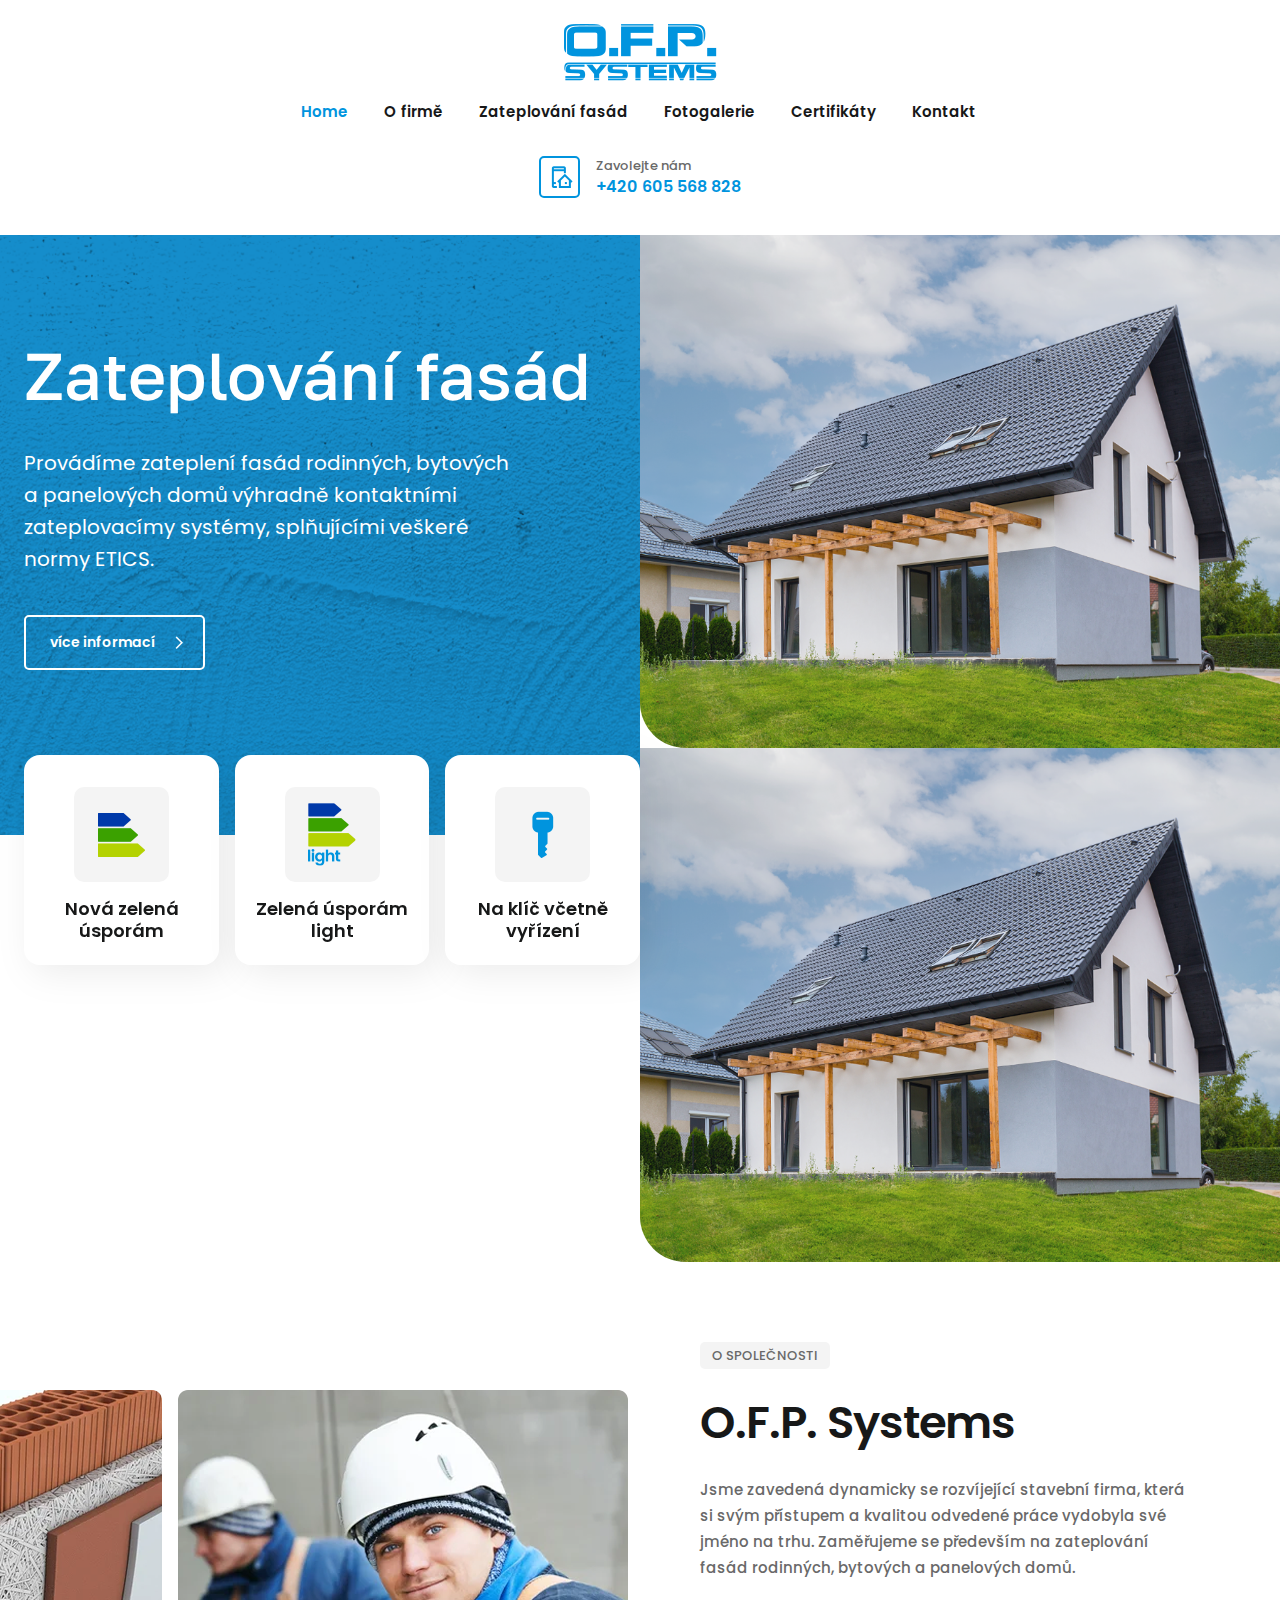
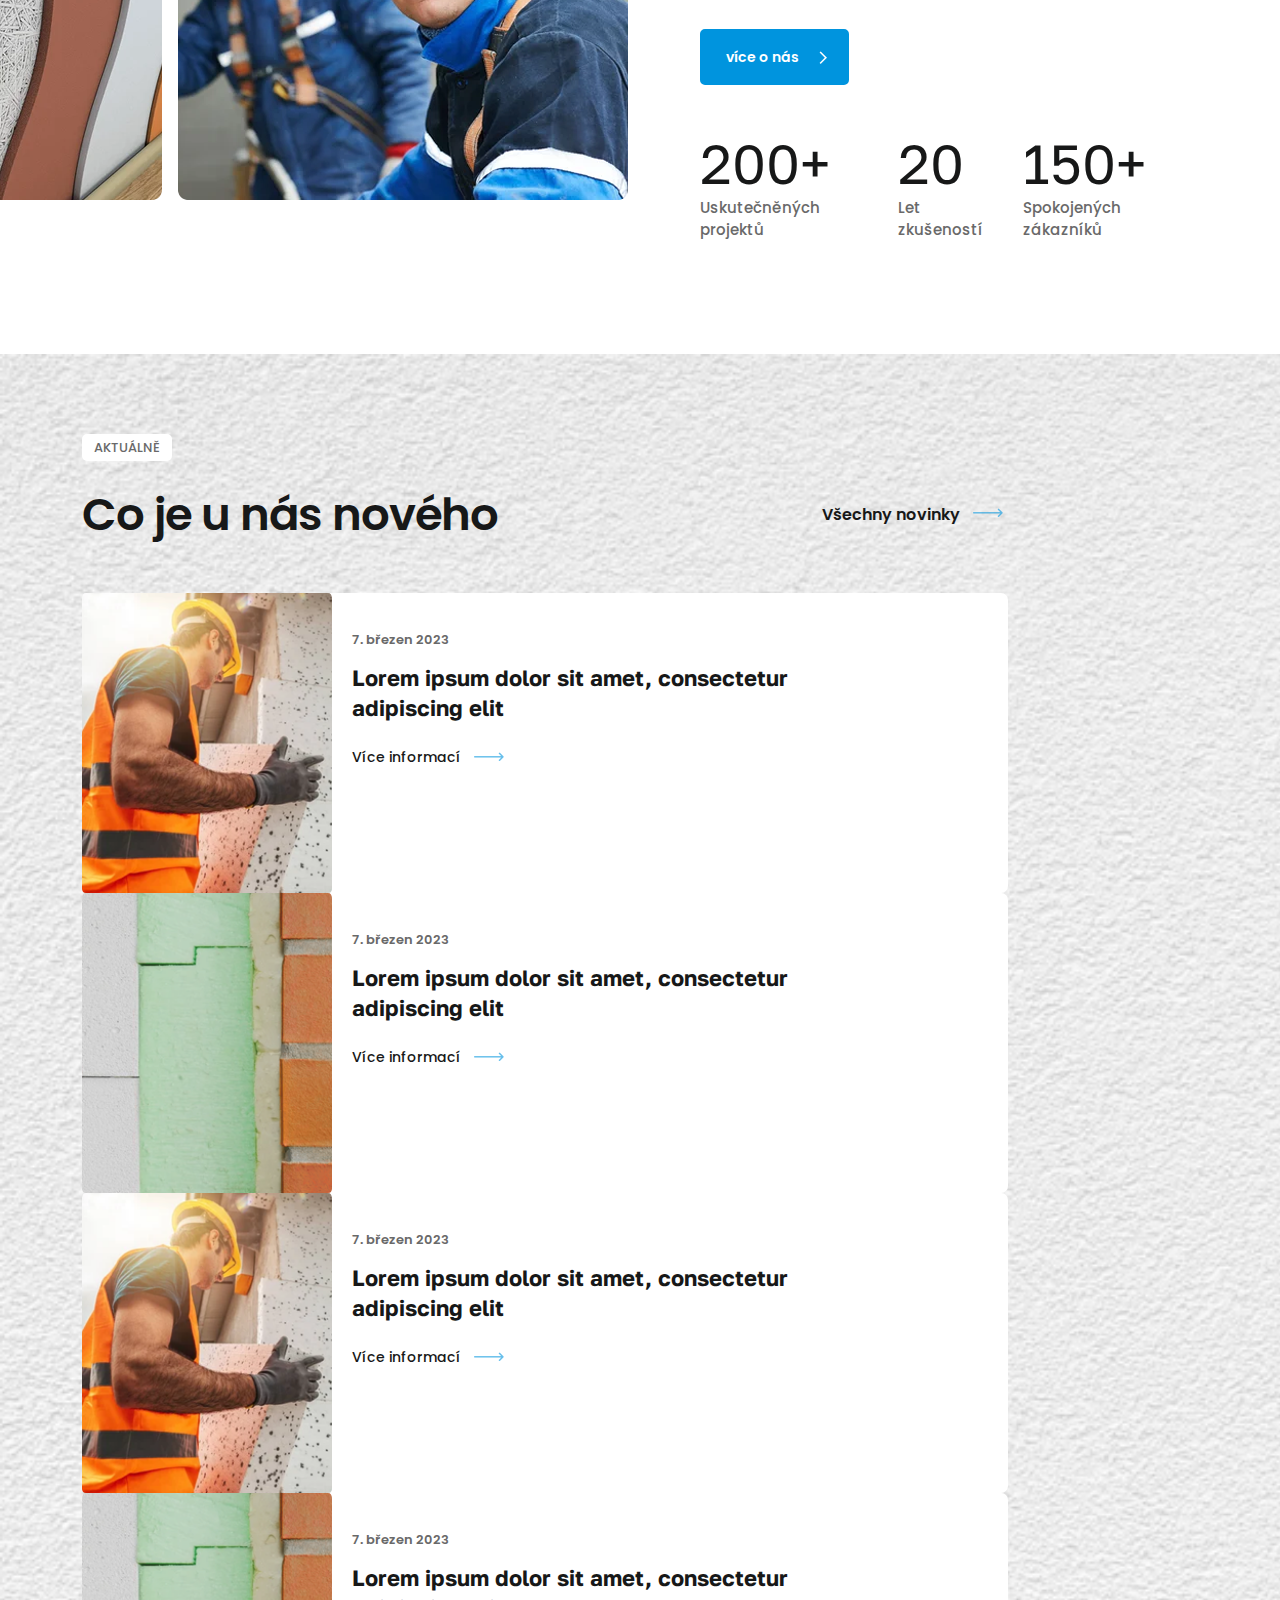
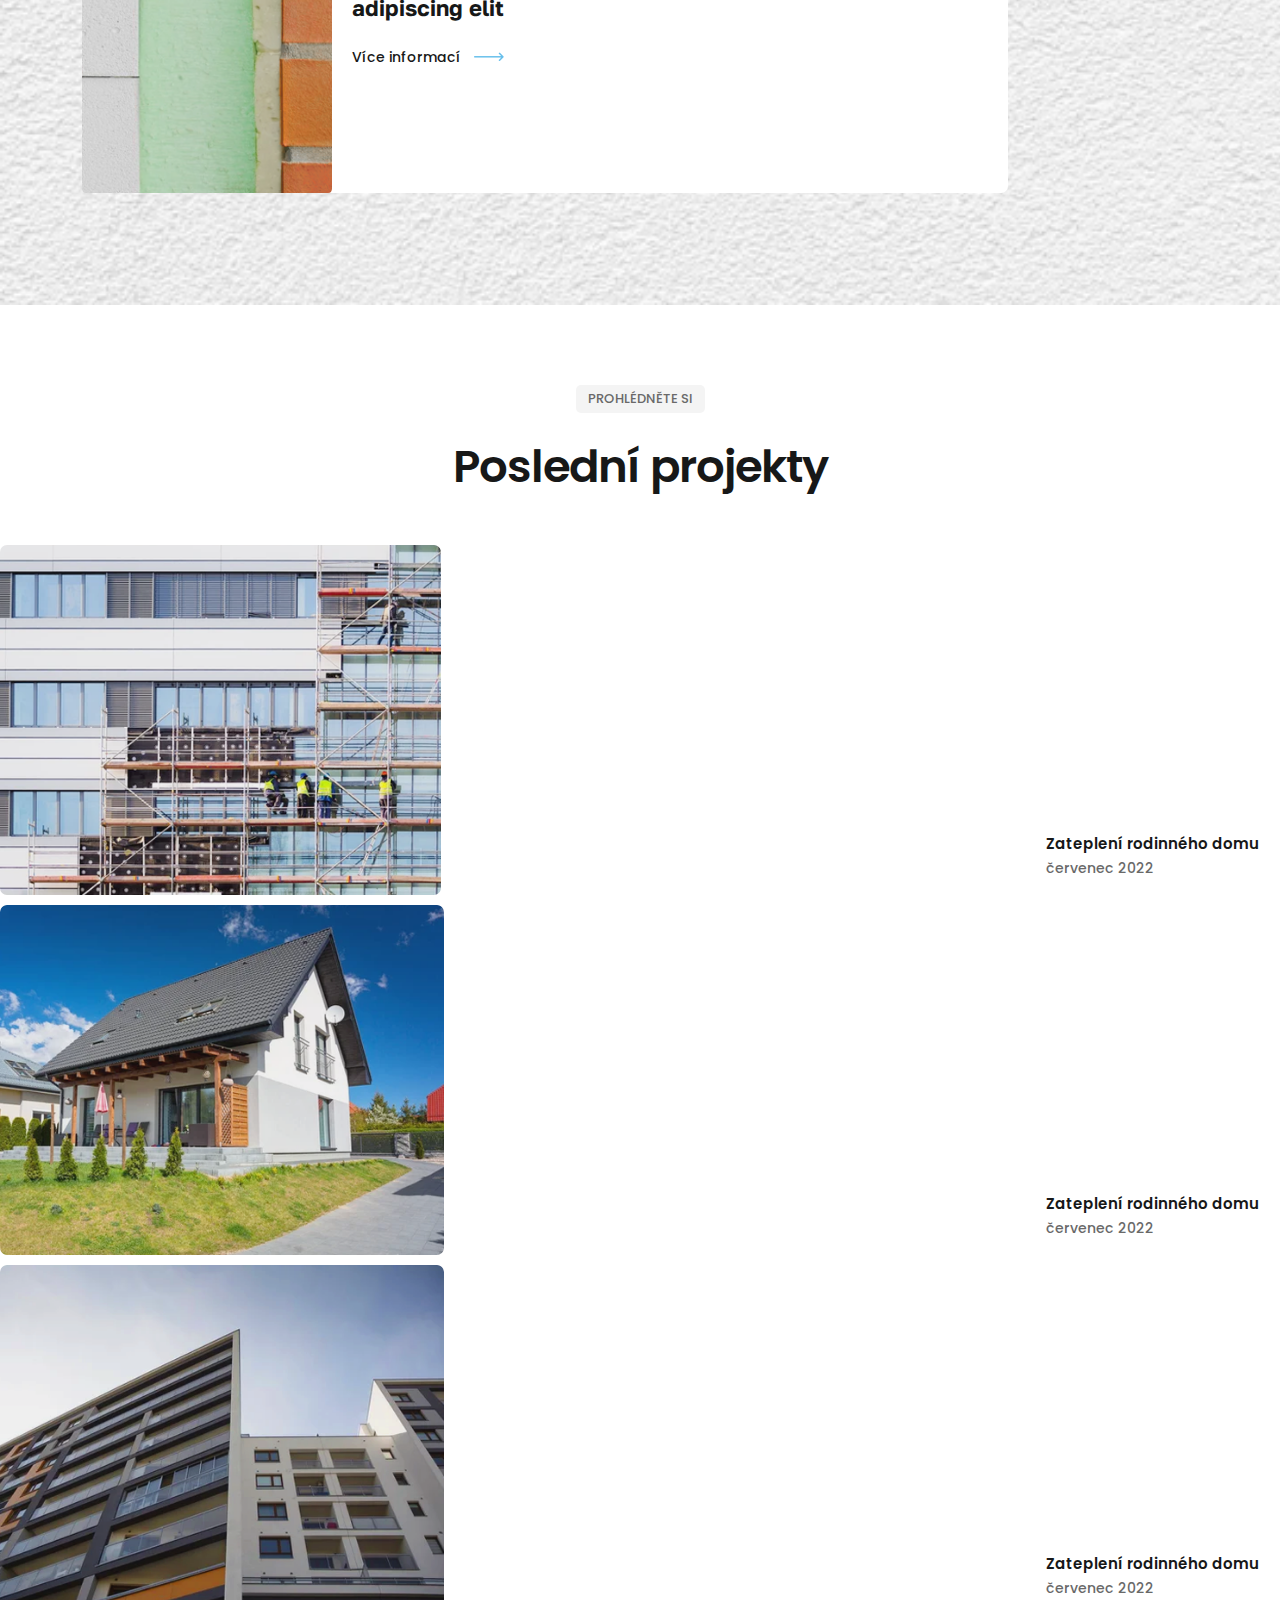
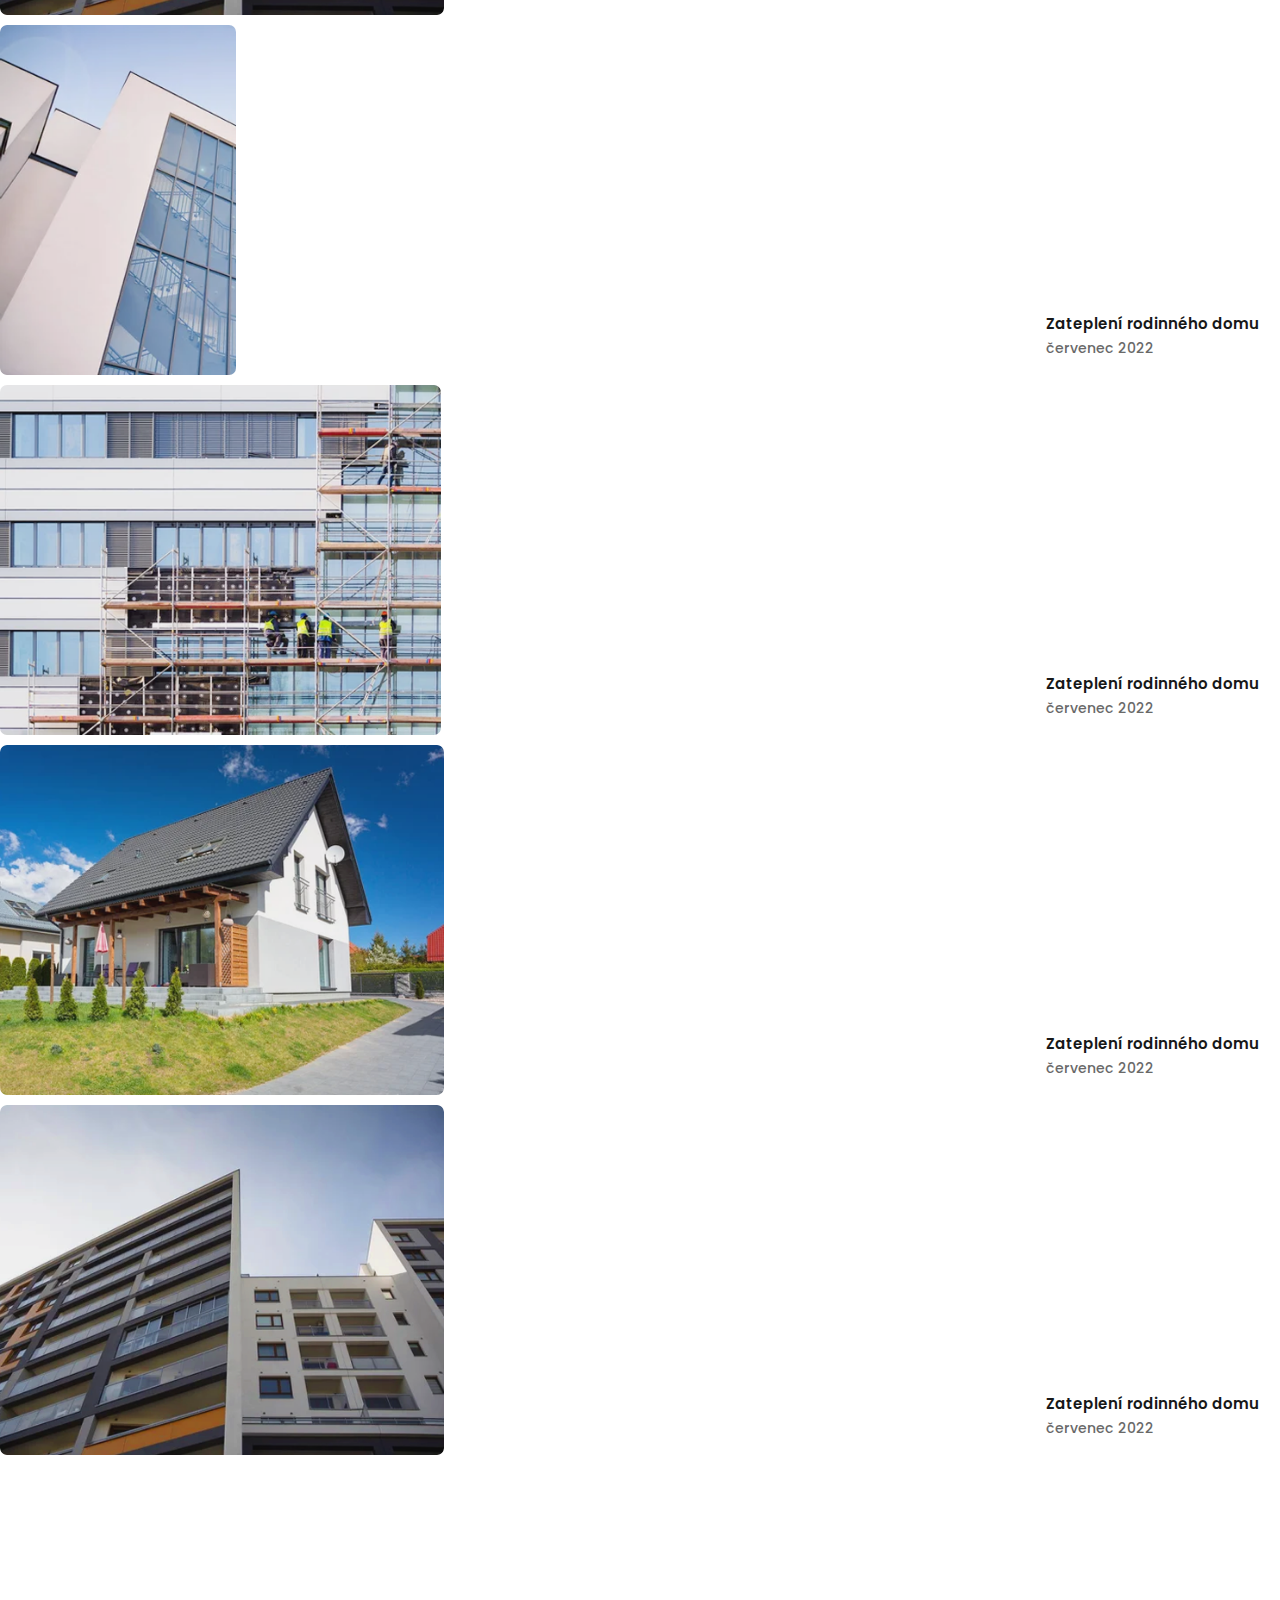
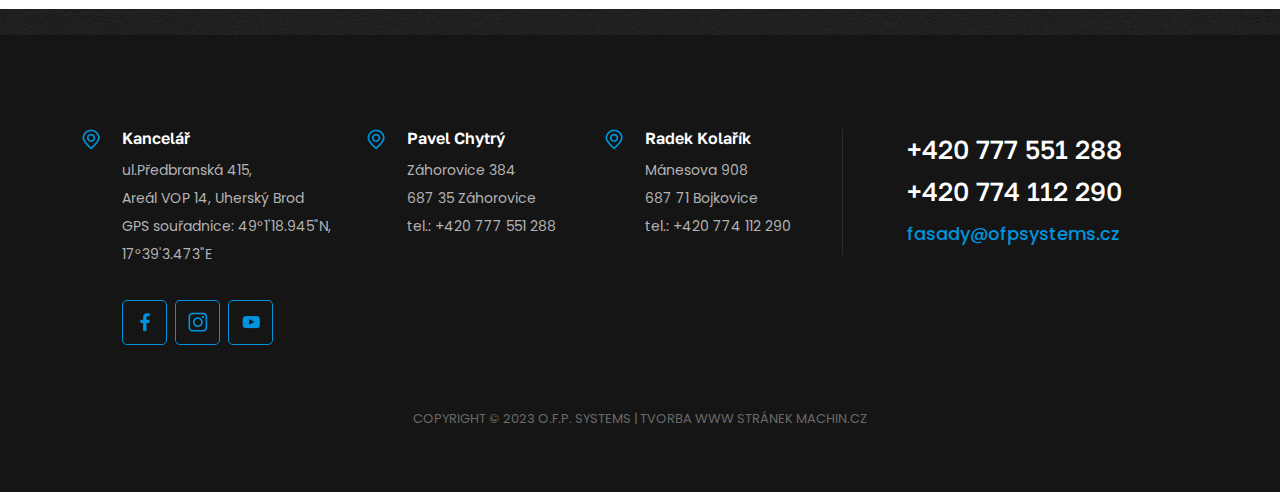
==== index.html @ d5112d70 "homepage progress" ====
<html lang="cs">
<head>
    <!-- DEFAULTS -->
    <meta charset="UTF-8">
    <meta name="viewport" content="width=device-width, initial-scale=1.0">
    <title>OFP Systems</title>
    <!-- FONTS -->
    <link rel="preconnect" href="https://fonts.googleapis.com">
    <link rel="preconnect" href="https://fonts.gstatic.com" crossorigin>
    <link href="https://fonts.googleapis.com/css2?family=Golos+Text:wght@400;500;600;700&family=Poppins:wght@300;400;500;600;700&display=swap" rel="stylesheet">
    <!-- STYLE -->
    <link rel="stylesheet" href="css/bootstrap.min.css">
    <link rel="stylesheet" href="css/owl.carousel.min.css">
    <link rel="stylesheet" href="css/owl.theme.default.min.css">
    <link rel="stylesheet" href="css/fancybox.css"> 
    <link rel="stylesheet" href="scss/main.css">
    <link rel="stylesheet" href="css/style.css">
</head>
<body>

    <div class="header">
        <div class="container">
            <nav class="header__nav navbar navbar-expand-lg navbar-light">
                <a class="header__logo" href="#">
                    <img src="img/logo.png" alt="logo" class="img-fluid">
                </a>
                <button class="navbar-toggler" type="button" data-toggle="collapse" data-target="#head-nav" aria-controls="head-nav" aria-expanded="false" aria-label="Toggle navigation">
                    <span class="navbar-toggler-icon"></span>
                </button>
                <div class="collapse navbar-collapse" id="head-nav">
                    <ul class="navbar-nav">
                        <li class="nav-item active">
                            <a class="nav-link" href="#">Home</a>
                        </li>
                        <li class="nav-item">
                            <a class="nav-link" href="#">O firmě</a>
                        </li>
                        <li class="nav-item">
                            <a class="nav-link" href="#">Zateplování fasád</a>
                        </li>
                        <li class="nav-item">
                            <a class="nav-link" href="#">Fotogalerie</a>
                        </li>
                        <li class="nav-item">
                            <a class="nav-link" href="#">Certifikáty</a>
                        </li>
                        <li class="nav-item">
                            <a class="nav-link" href="#">Kontakt</a>
                        </li>
                        <li class="nav-item header__contact">
                            <div class="d-flex">
                                <div class="header__rightbox-img">
                                    <img src="img/icon-phone-blue.png" alt="phone">
                                </div>
                                <div class="header__contact mt-0">
                                    <p class="header__contact-title mb-0">Zavolejte nám</p>
                                    <a href="tel:+420605568828" class="header__contact-phone">+420 605 568 828</a>
                                </div>
                            </div>
                        </li>
                    </ul>
                </div>
                <div class="header__rightbox">
                    <div class="header__rightbox-img">
                        <img src="img/icon-phone-blue.png" alt="phone">
                    </div>
                    <div class="header__contact">
                        <p class="header__contact-title mb-0">Zavolejte nám</p>
                        <a href="tel:+420605568828" class="header__contact-phone">+420 605 568 828</a>
                    </div>
                </div>
            </nav>
        </div>
    </div>

    <div class="banner">
        <div class="row m-0">
            <div class="col-12 col-lg-6 p-0 order-2 order-lg-1">
                <div class="banner__texts">
                    <div class="container me-lg-0 pe-lg-0 container-split-left">
                        <h2>Zateplování fasád</h2>
                        <p>Provádíme zateplení fasád rodinných, bytových a panelových domů výhradně kontaktními zateplovacímy systémy, splňujícími veškeré normy ETICS. </p>
                        <a href="#" class="button-white-bordered button-arrow-white">více informací</a>
                    </div>
                </div>
                <div class="container me-lg-0 pe-lg-0 container-split-left">
                    <div class="banner__boxes">
                        <div class="banner__boxes-box">
                            <div class="banner__boxes-img m-auto">
                                <img src="img/icon-green.png" alt="green">    
                            </div>
                            <h3>Nová zelená úsporám</h3>
                        </div>
                        <div class="banner__boxes-box">
                            <div class="banner__boxes-img m-auto">
                                <img src="img/icon-greenLight.png" alt="greenLight">    
                            </div>
                            <h3>Zelená úsporám light</h3>
                        </div>
                        <div class="banner__boxes-box">
                            <div class="banner__boxes-img m-auto">
                                <img src="img/icon-key-blue.png" alt="key">    
                            </div>
                            <h3>Na klíč včetně vyřízení</h3>
                        </div>
                    </div>
                </div>
            </div>
            <div class="col-12 col-lg-6 p-0 order-1 order-lg-2">
                <div class="banner__homepage owl-carousel owl-theme">
                    <div class="banner__item">
                        <img src="img/slider-home.png" alt="banner" class="img-fluid banner__image">
                    </div>
                    <div class="banner__item">
                        <img src="img/slider-home.png" alt="banner" class="img-fluid banner__image">
                    </div>
                </div>
            </div>
        </div>
    </div>

    <div class="about section">
        <div class="container">
            <div class="row">
                <div class="col-12 col-lg-6 order-2 order-lg-1">
                    <div class="about__images">
                        <img src="img/about-img1.png" alt="about" class="img-fluid">
                        <img src="img/about-img2.png" alt="about" class="img-fluid">
                    </div>
                </div>
                <div class="col-12 col-lg-6 order-1 order-lg-2">
                    <div class="about__container">
                        <div class="section__pretitle">
                            <span>O společnosti</span>
                        </div>
                        <div class="section__title ">
                            <h1>O.F.P. Systems</h1>
                        </div>
                        <div class="section__content">
                            <div class="about__description">
                                <p>Jsme zavedená dynamicky se rozvíjející stavební firma, která si svým přístupem a kvalitou odvedené práce vydobyla své jméno na trhu. Zaměřujeme se především na zateplování fasád rodinných, bytových a panelových domů.</p>
                            </div>
                            <a href="#" class="button-blue button-arrow-white">více o nás</a>
                            <div class="about__numbers">
                                <div>
                                    <p class="about__numbers-count">200+</p>
                                    <p class="about__numbers-description">Uskutečněných projektů</p>
                                </div>
                                <div>
                                    <p class="about__numbers-count">20</p>
                                    <p class="about__numbers-description">Let zkušeností</p>
                                </div>
                                <div>
                                    <p class="about__numbers-count">150+</p>
                                    <p class="about__numbers-description">Spokojených zákazníků</p>
                                </div>
                            </div>
                        </div>
                    </div>
                </div>
            </div>
        </div>
    </div>

    <div class="news section">
        <div class="container">
            <div class="section__pretitle section__pretitle-light">
                <span>Aktuálně</span>
            </div>
            <div class="row">
                <div class="col-12 col-xl-10">
                    <div class="news__heading d-flex justify-content-between align-items-center">
                        <div class="section__title">
                            <h2>Co je u nás nového</h2>
                        </div>
                        <div class="news__more d-none d-md-block">
                            <a href="#">Všechny novinky</a>
                        </div>
                    </div>
                    <div class="news__content">
                        <div class="news__slider owl-carousel owl-theme">
                            <div class="news__box">
                                <a href="#">
                                    <img src="img/news-img1.png" alt="news" class="img-fluid news__img">
                                </a>
                                <div class="news__body d-flex flex-column">
                                    <span class="news__date">7. březen 2023</span>
                                    <a href="#" class="news__title">Lorem ipsum dolor sit amet, consectetur adipiscing elit</a>
                                    <a href="#" class="news__arrowMore">Více informací</a>    
                                </div>
                            </div>
                            <div class="news__box">
                                <a href="#">
                                    <img src="img/news-img2.png" alt="news" class="img-fluid news__img">
                                </a>
                                <div class="news__body d-flex flex-column">
                                    <span class="news__date">7. březen 2023</span>
                                    <a href="#" class="news__title">Lorem ipsum dolor sit amet, consectetur adipiscing elit</a>
                                    <a href="#" class="news__arrowMore">Více informací</a>    
                                </div>
                            </div>
                            <div class="news__box">
                                <a href="#">
                                    <img src="img/news-img1.png" alt="news" class="img-fluid news__img">
                                </a>
                                <div class="news__body d-flex flex-column">
                                    <span class="news__date">7. březen 2023</span>
                                    <a href="#" class="news__title">Lorem ipsum dolor sit amet, consectetur adipiscing elit</a>
                                    <a href="#" class="news__arrowMore">Více informací</a>    
                                </div>
                            </div>
                            <div class="news__box">
                                <a href="#">
                                    <img src="img/news-img2.png" alt="news" class="img-fluid news__img">
                                </a>
                                <div class="news__body d-flex flex-column">
                                    <span class="news__date">7. březen 2023</span>
                                    <a href="#" class="news__title">Lorem ipsum dolor sit amet, consectetur adipiscing elit</a>
                                    <a href="#" class="news__arrowMore">Více informací</a>    
                                </div>
                            </div>
                        </div>    
                    </div>
                </div>
            </div>
        </div>
    </div>

    <div class="gallery section">
        <div class="container">
            <div class="section__pretitle section__title-center">
                <span>Prohlédněte si</span>
            </div>
            <div class="section__title section__title-center">
                <h2>Poslední projekty</h2>
            </div>
        </div>
        <div class="section__content">
            <div class="gallery__homepage owl-carousel owl-theme">
                <div class="gallery__item">
                    <a href="img/projects-img1.png" data-fancybox="homepage-gal" class="fancybox">
                        <img src="img/projects-img1.png" alt="gal" class="img-fluid">
                    </a>
                    <div class="gallery__item-description">
                        <p>Zateplení rodinného domu</p>
                        <span>červenec 2022</span>
                    </div>
                </div>
                <div class="gallery__item">
                    <a href="img/projects-img2.png" data-fancybox="homepage-gal" class="fancybox">
                        <img src="img/projects-img2.png" alt="gal" class="img-fluid">
                    </a>
                    <div class="gallery__item-description">
                        <p>Zateplení rodinného domu</p>
                        <span>červenec 2022</span>
                    </div>
                </div>
                <div class="gallery__item">
                    <a href="img/projects-img3.png" data-fancybox="homepage-gal" class="fancybox">
                        <img src="img/projects-img3.png" alt="gal" class="img-fluid">
                    </a>
                    <div class="gallery__item-description">
                        <p>Zateplení rodinného domu</p>
                        <span>červenec 2022</span>
                    </div>
                </div>
                <div class="gallery__item">
                    <a href="img/projects-img4.png" data-fancybox="homepage-gal" class="fancybox">
                        <img src="img/projects-img4.png" alt="gal" class="img-fluid">
                    </a>
                    <div class="gallery__item-description">
                        <p>Zateplení rodinného domu</p>
                        <span>červenec 2022</span>
                    </div>
                </div>
                <div class="gallery__item">
                    <a href="img/projects-img1.png" data-fancybox="homepage-gal" class="fancybox">
                        <img src="img/projects-img1.png" alt="gal" class="img-fluid">
                    </a>
                    <div class="gallery__item-description">
                        <p>Zateplení rodinného domu</p>
                        <span>červenec 2022</span>
                    </div>
                </div>
                <div class="gallery__item">
                    <a href="img/projects-img2.png" data-fancybox="homepage-gal" class="fancybox">
                        <img src="img/projects-img2.png" alt="gal" class="img-fluid">
                    </a>
                    <div class="gallery__item-description">
                        <p>Zateplení rodinného domu</p>
                        <span>červenec 2022</span>
                    </div>
                </div>
                <div class="gallery__item">
                    <a href="img/projects-img3.png" data-fancybox="homepage-gal" class="fancybox">
                        <img src="img/projects-img3.png" alt="gal" class="img-fluid">
                    </a>
                    <div class="gallery__item-description">
                        <p>Zateplení rodinného domu</p>
                        <span>červenec 2022</span>
                    </div>
                </div>
            </div>
        </div>
    </div>

    <div class="footer">
        <div class="container">
            <div class="row">
                <div class="col-12 col-md-6 col-xl-3">
                    <div class="footer__address footer__pin">
                        <h3>Kancelář</h3>
                        <p>ul.Předbranská 415,</p>
                        <p>Areál VOP 14, Uherský Brod</p>
                        <p>GPS souřadnice: 49°1'18.945"N, 17°39'3.473"E</p>
                    </div>
                </div>
                <div class="col-12 col-md-12 col-xl-5">
                    <div class="row">
                        <div class="col-12 col-md-6">
                            <div class="footer__address footer__pin">
                                <h3>Pavel Chytrý</h3>
                                <p>Záhorovice 384</p>
                                <p>687 35 Záhorovice</p>
                                <p>tel.: +420 777 551 288</p>
                            </div>
                        </div>
                        <div class="col-12 col-md-6">
                            <div class="footer__address footer__pin">
                                <h3>Radek Kolařík</h3>
                                <p>Mánesova 908</p>
                                <p>687 71 Bojkovice</p>
                                <p>tel.: +420 774 112 290</p>
                            </div>
                        </div>
                    </div>
                </div>
                <div class="col-12 col-md-6 col-xl-4">
                    <div class="footer__contacts">
                        <a href="tel:+420 777 551 288" class="footer__contacts-tel">+420 777 551 288</a>
                        <a href="tel:+420 774 112 290" class="footer__contacts-tel">+420 774 112 290</a>
                        <a href="mailto:fasady@ofpsystems.cz" class="footer__contacts-mail">fasady@ofpsystems.cz</a>
                    </div>
                </div>
                <div class="col-12">
                    <div class="">
                        <div class="footer__socials">
                            <a href="#">
                                <img src="img/icon-fb-blue.png" alt="fb">
                            </a>
                            <a href="#">
                                <img src="img/icon-ig-blue.png" alt="ig">
                            </a>
                            <a href="#">
                                <img src="img/icon-yt-blue.png" alt="yt">
                            </a>
                        </div>    
                    </div>
                </div>
            </div>
        </div>
    </div>

    <div class="copyright">
        <div class="container">
            <p>COPYRIGHT © 2023 O.F.P. SYSTEMS  |  TVORBA WWW STRÁNEK <a href="https://machin.cz/">MACHIN.CZ</a></p>
        </div>
    </div>

    <script src="js/jquery-3.6.1.min.js"></script>
    <script src="https://cdn.jsdelivr.net/npm/popper.js@1.16.0/dist/umd/popper.min.js" integrity="sha384-Q6E9RHvbIyZFJoft+2mJbHaEWldlvI9IOYy5n3zV9zzTtmI3UksdQRVvoxMfooAo" crossorigin="anonymous"></script>
    <script src="js/bootstrap.min.js" integrity="sha384-OgVRvuATP1z7JjHLkuOU7Xw704+h835Lr+6QL9UvYjZE3Ipu6Tp75j7Bh/kR0JKI" crossorigin="anonymous"></script>
    <script src="js/fancybox.umd.js"></script>
    <script src="js/owl.carousel.min.js"></script>
    <script src="js/javascript.js"></script>
</body>
</html>
---- scss/main.css ----
* {
  font-family: "Poppins", sans-serif;
  box-sizing: border-box;
  margin: 0;
  padding: 0;
}

html, body {
  height: 100%;
}

img, picture, video, canvas, svg {
  display: block;
  max-width: 100%;
  height: auto;
}

body {
  overflow-x: hidden;
}

body {
  background-color: #fff;
}

a {
  text-decoration: none;
  color: #0094de;
}

a:hover {
  text-decoration: underline;
  color: #0094de;
}

h1, h2, h3, h4, h5, h6 {
  color: #171818;
}

p, ul, ol {
  color: #696969;
  font-size: 15px;
  font-weight: 400;
}

input, textarea {
  outline: none;
  box-shadow: none;
}

.navbar-toggler {
  border: none !important;
  box-shadow: none !important;
  outline: none !important;
}

.owl-carousel .owl-nav button {
  background: none !important;
  border: none !important;
  box-shadow: none !important;
  outline: none !important;
}

.header {
  background-color: #fff;
}
.header__nav {
  padding: 1.5rem 0;
}
@media (max-width: 1600px) {
  .header__nav {
    flex-wrap: wrap;
    display: flex;
    justify-content: center;
    align-items: center;
  }
}
@media (max-width: 993px) {
  .header__nav {
    justify-content: space-between;
  }
}
@media (max-width: 576px) {
  .header__nav {
    padding: 1rem 0;
  }
}
.header #head-nav .navbar-nav {
  margin: 0 auto;
}
.header #head-nav .nav-item .nav-link {
  color: #171818;
  font-size: 15px;
  font-weight: 600;
  padding: 0.5rem 1rem;
  margin-right: 0.25rem;
  text-decoration: none;
}
@media (max-width: 993px) {
  .header #head-nav .nav-item .nav-link {
    margin-right: 0;
    padding: 0.4rem 0;
  }
}
.header #head-nav .nav-item.active .nav-link, .header #head-nav .nav-item .nav-link:hover {
  color: #0094de;
}
.header #head-nav .nav-item.header__button {
  display: none;
}
.header #head-nav .nav-item.header__button a {
  width: 100%;
}
@media (max-width: 1600px) {
  .header #head-nav .nav-item.header__button {
    display: block;
  }
}
.header #head-nav .nav-item.header__contact {
  display: none;
}
@media (max-width: 993px) {
  .header #head-nav .nav-item.header__contact {
    display: flex;
  }
}
@media (max-width: 1600px) {
  .header #head-nav {
    padding-left: 0rem;
    padding: 0.75rem 0;
    width: 100%;
    justify-content: center;
  }
}
@media (max-width: 993px) {
  .header #head-nav {
    padding: 1.25rem 0;
  }
}
.header__rightbox {
  display: flex;
  justify-content: center;
  align-items: center;
  flex-direction: row;
}
.header__rightbox-img {
  border: 2px solid #0094de;
  border-radius: 5px;
  -webkit-border-radius: 5px;
  -moz-border-radius: 5px;
  -ms-border-radius: 5px;
  -o-border-radius: 5px;
  padding: 0.5rem 0.35rem;
  margin-right: 1rem;
}
.header__rightbox-img img {
  margin-left: 0.25rem;
}
@media (max-width: 1600px) {
  .header__rightbox .header__button {
    display: none;
  }
}
@media (max-width: 993px) {
  .header__rightbox .header__contact {
    display: none;
  }
}
@media (max-width: 1600px) {
  .header__rightbox {
    padding: 0.5rem 0;
  }
}
@media (max-width: 993px) {
  .header__rightbox {
    width: 100%;
  }
}
@media (max-width: 993px) {
  .header__rightbox {
    display: none;
  }
}
.header__contact {
  display: flex;
  justify-content: center;
  align-items: flex-start;
  flex-direction: column;
  padding: 0.25rem 0;
}
.header__contact-title {
  color: #696969;
  font-size: 13px;
  font-weight: 500;
}
.header__contact-phone {
  font-weight: 600;
  font-size: 16px;
  color: #0094de;
}
@media (max-width: 993px) {
  .header__contact {
    margin: 0.5rem 0 0 0;
    padding: 0;
  }
}
.header__subpage {
  background-image: url("../img/subpage-bg.png");
  background-position: center center;
  background-repeat: no-repeat;
  background-size: cover;
}
.header__breadcrumb {
  text-align: center;
  padding: 4rem 0 3.5rem;
  border-top: 1px solid #3d3d3d;
}
.header__breadcrumb h1 {
  font-size: 44px;
  font-weight: 600;
  letter-spacing: -0.5px;
}
.header__breadcrumb ul {
  display: flex;
  list-style: none;
  width: fit-content;
  width: -moz-fit-content;
  margin: 1.5rem auto 0;
}
@media (max-width: 576px) {
  .header__breadcrumb ul {
    display: none;
  }
}
.header__breadcrumb ul li a {
  font-weight: 400;
  font-size: 13px;
}
.header__breadcrumb ul li:not(:last-of-type) a {
  background-image: url("../img/arrow-bread.png");
  padding-right: 2.25rem;
  background-repeat: no-repeat;
  background-position: right 8px center;
}
.header__breadcrumb ul li:last-of-type a {
  font-weight: 500;
}

.button-white-bordered {
  display: block;
  border-radius: 5px;
  border: 2px solid #fff;
  color: #fff;
  background-color: transparent;
  font-size: 14px;
  font-weight: 600;
  padding: 0.95rem 1.5rem;
  width: fit-content;
  width: -moz-fit-content;
}
.button-white-bordered:hover {
  background-color: #fff;
  color: #0094de;
  text-decoration: none;
}

.button-blue {
  display: block;
  border-radius: 5px;
  border: 2px solid #0094de;
  color: #fff;
  background-color: #0094de;
  font-size: 14px;
  font-weight: 600;
  padding: 0.95rem 1.5rem;
  width: fit-content;
  width: -moz-fit-content;
}
.button-blue:hover {
  background-color: #fff;
  color: #0094de;
  text-decoration: none;
}

.button-arrow-white {
  padding: 0.95rem 3rem 0.95rem 1.5rem;
  background-image: url("../img/arrow-right-white.png");
  background-repeat: no-repeat;
  background-position: right 1.25rem center;
}
.button-arrow-white:hover {
  background-image: url("../img/arrow-right-blue.png");
}

.banner__texts {
  background-image: url("../img/bg-header.png");
  background-repeat: no-repeat;
  background-size: cover;
  height: 600px;
  display: flex;
  justify-content: center;
  align-items: center;
  padding-bottom: 4rem;
}
.banner__texts h2 {
  color: #fff;
  font-family: "Golos Text", sans-serif;
  font-size: 66px;
  margin-bottom: 2rem;
}
.banner__texts p {
  font-size: 20px;
  line-height: 32px;
  color: #fff;
  max-width: 80%;
  margin-bottom: 2.5rem;
}
.banner__boxes {
  display: flex;
  margin-top: -5rem;
}
.banner__boxes-box {
  background-color: #fff;
  border-radius: 1rem;
  padding: 2rem 1rem 1.5rem;
  max-width: 195px;
  text-align: center;
  filter: drop-shadow(8.045px 7.502px 17.5px rgba(0, 0, 0, 0.08));
}
.banner__boxes-box:not(:last-child) {
  margin-right: 1rem;
}
.banner__boxes-box h3 {
  font-size: 18px;
  font-weight: 600;
  margin: 1rem 0 0 0;
}
.banner__boxes-box:hover {
  filter: drop-shadow(8.045px 7.502px 17.5px rgba(0, 148, 222, 0.16));
}
.banner__boxes-img {
  background-color: #f4f4f4;
  padding: 0.25rem;
  height: 95px;
  width: 95px;
  border-radius: 10px;
  display: flex;
  justify-content: center;
  align-items: center;
}
.banner__item img {
  max-height: 720px;
  border-bottom-left-radius: 2.85rem;
  object-fit: cover;
}
@media (max-width: 1200px) {
  .banner__item img {
    min-height: 600px;
  }
}
@media (max-width: 576px) {
  .banner__item img {
    min-height: 500px;
  }
}

.services__box {
  display: flex;
  align-items: flex-start;
  margin-bottom: 3rem;
}
@media (max-width: 768px) {
  .services__box {
    flex-direction: column;
    align-items: center;
  }
  .services__box div {
    text-align: center;
  }
}
.services__box img {
  margin-right: 2.5rem;
  max-width: 280px;
  max-height: 280px;
}
@media (max-width: 1600px) {
  .services__box img {
    max-width: 240px;
    max-height: 240px;
    margin-right: 1.5rem;
  }
}
@media (max-width: 768px) {
  .services__box img {
    margin-right: 0;
  }
}
.services__title {
  font-size: 24px;
  letter-spacing: -0.5px;
  color: #171818;
  font-weight: 600;
  display: block;
  margin: 1.75rem 0 1.25rem;
}
.services__title:hover {
  color: #0094de;
  text-decoration: none;
}
@media (max-width: 1600px) {
  .services__title {
    margin: 0 0 1.25rem;
  }
}
@media (max-width: 1200px) {
  .services__title {
    margin: 1.75rem 0 1.25rem;
  }
}
.services__desctiption {
  color: #fff;
  font-size: 14px;
  line-height: 26px;
  margin-bottom: 1rem;
  max-width: 90%;
}
@media (max-width: 768px) {
  .services__desctiption {
    max-width: 100%;
  }
}
.services__link {
  color: #0094de !important;
  font-size: 13px;
  line-height: 26px;
  font-weight: 600;
  background-image: url("../img/arrow-more.png");
  background-repeat: no-repeat;
  background-position: right center;
  padding-right: 3rem;
  transition-duration: 0.1s;
}
.services__link:hover {
  background-image: url("../img/arrow-morered.png");
  text-decoration: none;
}

.section {
  padding: 5rem 0 7rem;
}
.section__pretitle {
  background-color: #f4f4f4;
  color: #696969;
  text-transform: uppercase;
  font-size: 13px;
  border-radius: 5px;
  padding: 0.25rem 0.75rem;
  width: fit-content;
  width: -moz-fit-content;
  margin-bottom: 1.5rem;
  font-weight: 500;
}
@media (max-width: 768px) {
  .section__pretitle {
    margin: 0 auto 1.5rem;
  }
}
.section__pretitle-light {
  background-color: #fff;
}
@media (max-width: 768px) {
  .section__title {
    width: 100%;
  }
}
.section__title-center {
  text-align: center !important;
  margin-left: auto !important;
  margin-right: auto !important;
}
.section__title h2, .section__title h1 {
  font-size: 45px;
  line-height: 60px;
  font-weight: 600;
  letter-spacing: -1px;
  margin-bottom: 1.5rem;
}
@media (max-width: 768px) {
  .section__title h2, .section__title h1 {
    text-align: center;
  }
}
@media (max-width: 576px) {
  .section__title h2, .section__title h1 {
    margin-bottom: 1rem !important;
  }
}
.section__title h2 {
  margin-bottom: 3rem !important;
}

.about__images {
  display: flex;
  justify-content: flex-end;
  margin-top: 3rem;
}
.about__images img {
  border-radius: 0.5rem;
  object-fit: cover;
  height: 410px;
}
.about__images img:not(:last-child) {
  margin-right: 1rem;
}
@media (max-width: 993px) {
  .about__images {
    justify-content: center;
    align-items: center;
    margin-top: 5rem;
  }
}
@media (max-width: 576px) {
  .about__images {
    margin-top: 3.5rem;
  }
}
.about__description p {
  font-size: 15px;
  line-height: 26px;
  font-weight: 500;
  margin-bottom: 3rem;
}
@media (max-width: 768px) {
  .about__description p {
    text-align: center;
  }
}
@media (max-width: 576px) {
  .about__description p {
    margin-bottom: 1.5rem;
  }
}
.about__container {
  margin-left: 3rem;
}
@media (min-width: 1600px) {
  .about__container {
    margin-left: 5rem;
    max-width: 80%;
  }
}
@media (max-width: 993px) {
  .about__container {
    margin-left: 1.5rem;
  }
}
@media (max-width: 768px) {
  .about__container {
    margin-left: 0;
  }
}
.about__numbers {
  margin-top: 3rem;
  display: flex;
}
@media (max-width: 768px) {
  .about__numbers {
    text-align: center;
    justify-content: space-between;
  }
}
@media (max-width: 576px) {
  .about__numbers {
    flex-direction: column;
  }
}
.about__numbers > div {
  display: flex;
  flex-direction: column;
}
.about__numbers > div:not(:last-child) {
  padding: 0 2.5rem 0 0;
}
@media (max-width: 1600px) {
  .about__numbers > div:not(:last-child) {
    padding: 0 1rem 0 0;
  }
}
@media (max-width: 1200px) {
  .about__numbers > div:not(:last-child) {
    padding: 0 2rem 0 0;
  }
}
@media (max-width: 768px) {
  .about__numbers > div:not(:last-child) {
    padding: 0;
  }
}
@media (max-width: 576px) {
  .about__numbers > div {
    width: 100%;
  }
  .about__numbers > div:not(:last-of-type) {
    margin-bottom: 1rem;
  }
}
.about__numbers > div img {
  margin: 0 auto 1rem;
}
.about__numbers-count {
  color: #171818;
  font-family: "Golos Text", sans-serif;
  font-size: 55px;
  line-height: 60px;
  font-weight: 400;
  margin-bottom: 0.25rem;
}
.about__numbers-description {
  font-weight: 500;
  margin-bottom: 0;
}
@media (max-width: 768px) {
  .about .button-blue {
    margin: 0 auto;
  }
}

.news {
  background-image: url("../img/bg-news.png");
  background-repeat: no-repeat;
  background-size: cover;
}
.news__box {
  background-color: #fff;
  border-radius: 7px;
  display: flex;
}
@media (max-width: 576px) {
  .news__box {
    flex-direction: column;
  }
}
.news__img {
  width: 250px !important;
  object-fit: cover;
  height: 300px;
  border-radius: 4px;
}
@media (max-width: 576px) {
  .news__img {
    width: 100% !important;
    max-height: 220px;
  }
}
.news__body {
  padding: 2rem 1rem 2rem 2rem;
  max-width: 55%;
}
@media (max-width: 1600px) {
  .news__body {
    padding: 2rem 1rem 2rem 1.25rem;
  }
}
@media (max-width: 576px) {
  .news__body {
    max-width: 100%;
  }
}
.news__more a {
  margin-bottom: 1.5rem;
  background-image: url("../img/arrowLong-right-blue.png");
  background-repeat: no-repeat;
  background-position: top 5px right 5px;
  padding-right: 3rem;
  font-weight: 600;
  color: #171818;
  margin-bottom: 3rem;
  display: block;
}
.news__more a:hover {
  color: #0094de;
  text-decoration: none !important;
}
.news__date {
  font-size: 13px;
  color: #696969;
  line-height: 30px;
  font-weight: 600;
  margin-bottom: 0.5rem;
}
.news__title {
  font-size: 22px;
  color: #171818;
  font-family: "Golos Text", sans-serif;
  line-height: 30px;
  font-weight: 700;
  margin-bottom: 1.5rem;
}
.news__title:hover {
  color: #171818;
  text-decoration: none;
}
.news__arrowMore {
  font-size: 14px;
  color: #171818;
  background-image: url("../img/arrowLong-right-blue.png");
  background-repeat: no-repeat;
  background-position: top 5px right 5px;
  padding-right: 3rem;
  font-weight: 500;
  transition-duration: 0.2s;
  width: fit-content;
  width: -moz-fit-content;
}
.news__arrowMore:hover {
  background-position: top 5px right 0px;
  text-decoration: none;
}
.news .owl-nav {
  position: absolute;
  top: 50%;
  left: -6.5%;
  right: 0px;
  width: 113%;
  transform: translate(0, -50%);
  margin-top: 0;
  display: flex;
  justify-content: space-between;
}
@media (max-width: 1600px) {
  .news .owl-nav {
    left: -8.5%;
    width: 117%;
  }
}
@media (max-width: 993px) {
  .news .owl-nav {
    left: -10.5%;
    width: 121%;
  }
}
@media (max-width: 768px) {
  .news .owl-nav {
    width: 100%;
    position: unset;
    transform: none;
    justify-content: center;
    margin-top: 2rem;
  }
}
.news .owl-nav button {
  border-radius: 5px !important;
  background-color: #0094de !important;
  width: 50px !important;
  height: 50px !important;
  display: flex;
  justify-content: center;
  align-items: center;
}
.news .owl-nav button img {
  margin: 0 auto;
}
.news .owl-nav .owl-prev {
  transform: rotate(180deg);
}

.gallery__item {
  position: relative;
}
.gallery__item-description {
  position: absolute;
  bottom: 0;
  right: 0;
  background-color: #fff;
  padding: 1rem 1.33rem;
}
@media (max-width: 993px) {
  .gallery__item-description {
    padding: 0.75rem 1rem;
  }
}
@media (max-width: 576px) {
  .gallery__item-description {
    max-width: 200px;
  }
}
.gallery__item-description p {
  color: #171818;
  font-size: 15px;
  line-height: 20px;
  font-weight: 600;
  margin-bottom: 0.25rem;
}
@media (max-width: 993px) {
  .gallery__item-description p {
    font-size: 14px;
  }
}
.gallery__item-description span {
  color: #696969;
  font-size: 14px;
  font-weight: 500;
}
@media (max-width: 993px) {
  .gallery__item-description span {
    font-size: 13px;
  }
}
.gallery__item img {
  border-radius: 7px;
  height: 350px;
}
@media (max-width: 993px) {
  .gallery__item img {
    height: 250px;
  }
}
.gallery__item a {
  display: block;
  margin-bottom: 10px;
}
.gallery .owl-nav {
  position: absolute;
  top: -80px;
  right: 0;
}
.gallery .owl-nav .owl-next img:first-of-type {
  transform: rotate(180deg);
}
.gallery .owl-nav .owl-prev img:last-of-type {
  transform: rotate(180deg);
}
@media (max-width: 993px) {
  .gallery .owl-nav {
    position: unset;
  }
}
.gallery .owl-nav button img:last-of-type {
  display: none;
}
.gallery .owl-nav button:hover img:first-of-type {
  display: none;
}
.gallery .owl-nav button:hover img:last-of-type {
  display: block;
}

.brands {
  margin-top: -2rem;
  padding-bottom: 1.5rem;
}
.brands__title {
  text-transform: uppercase;
  font-size: 24px;
  font-weight: 600;
  text-align: center;
  letter-spacing: -0.5px;
  width: 100%;
  position: relative;
}
.brands__title span {
  background-color: #fff;
  padding: 0 4rem;
}
.brands__title::after {
  content: "";
  height: 1px;
  background-color: #e7e7e7;
  display: block;
  width: 100%;
  left: 0;
  right: 0;
  top: 50%;
  position: absolute;
  transform: translateY(-50%);
  z-index: -1;
}
.brands .owl-carousel .owl-stage {
  margin: 0 auto;
}
.brands .owl-carousel .owl-stage .item {
  display: flex;
  align-items: center;
  justify-content: center;
  height: 200px;
}

.footer {
  padding: 7.5rem 0 4rem;
  background-color: #151515;
  background-image: url("../img/bg-footer.png");
  background-repeat: no-repeat;
  background-size: 100%;
  background-position: top center;
  margin-top: 2rem;
}
@media (max-width: 1200px) {
  .footer {
    padding: 5.5rem 0 4rem;
  }
}
@media (max-width: 576px) {
  .footer {
    padding: 2rem 0 2rem;
  }
}
.footer h3 {
  color: #fff;
  font-family: "Golos Text", sans-serif;
  font-size: 16px;
  font-weight: 600;
}
.footer p {
  font-size: 14px;
  line-height: 28px;
  color: #b4b3b3;
  margin-bottom: 0;
}
.footer__pin {
  background-image: url("../img/icon-pin-blue.png");
  background-repeat: no-repeat;
  background-position: left top;
  padding-left: 2.5rem;
}
@media (max-width: 1200px) {
  .footer__pin {
    margin-top: 2rem;
  }
}
.footer__contacts {
  padding-left: 4rem;
  border-left: 1px solid #2a2a2a;
}
@media (max-width: 1200px) {
  .footer__contacts {
    border-left: 0;
    padding-left: 2.5rem;
    margin-top: 2rem;
  }
}
.footer__contacts-tel {
  font-size: 26px;
  line-height: 42px;
  font-family: "Golos Text", sans-serif;
  color: #fff;
  font-weight: 500;
}
.footer__contacts-mail {
  font-size: 18px;
  line-height: 42px;
  font-weight: 500;
}
.footer__contacts a {
  width: fit-content;
  width: -moz-fit-content;
  display: block;
}
.footer__contacts a:hover {
  color: #0094de;
  text-decoration: none;
}
.footer__socials {
  padding-left: 2.5rem;
  margin-top: 2rem;
  display: flex;
  align-items: center;
}
.footer__socials a {
  border: 1px solid #0094de;
  width: 45px;
  height: 45px;
  border-radius: 5px;
  display: flex;
  justify-content: center;
  align-items: center;
}
.footer__socials a:not(:last-of-type) {
  margin-right: 0.5rem;
}

.copyright {
  background-color: #151515;
  padding: 0 0 4rem;
  text-align: center;
}
.copyright p {
  color: #696969;
  text-transform: uppercase;
  font-size: 13px;
  margin-bottom: 0;
  font-weight: 400;
}
.copyright p a {
  color: #696969 !important;
}

/*@import "components/contactform.scss";*/
.subpage {
  padding: 7rem 0;
}
@media (max-width: 576px) {
  .subpage {
    padding: 5rem 0;
  }
}
.subpage p, .subpage td {
  color: #fff;
  font-size: 14px;
  margin-bottom: 0;
  line-height: 28px;
}
.subpage ol {
  padding-left: 1rem;
  margin: 2rem 0;
}
.subpage ol li {
  font-size: 14px;
  line-height: 35px;
}
.subpage ol li::marker {
  font-weight: 600;
  color: #171818;
}
.subpage ul {
  margin: 2rem 0;
  font-size: 14px;
  list-style: none;
}
.subpage ul li {
  padding-left: 1rem;
  background-image: url("../img/li.png");
  background-repeat: no-repeat;
  line-height: 35px;
  background-position: left top 15px;
}
.subpage a {
  font-size: 14px;
  line-height: 28px;
  color: #0094de;
}
.subpage b, .subpage strong {
  color: #171818;
  font-weight: 600;
  font-size: 14px;
  line-height: 28px;
}
.subpage__photo {
  max-width: 600px;
  max-height: 430px;
  padding-left: 4rem;
  padding-bottom: 4rem;
  float: right;
}
@media (max-width: 1200px) {
  .subpage__photo {
    float: unset;
    padding-left: 0;
    margin-bottom: 3rem;
    padding-bottom: 0;
  }
}
.subpage__content h2 {
  color: #171818;
  font-size: 36px;
  line-height: 54px;
  margin-bottom: 3rem;
  margin-top: 4rem;
  font-weight: 600;
  letter-spacing: -1px;
}
@media (max-width: 768px) {
  .subpage__content h2 {
    font-size: 28px;
    line-height: 38px;
    margin-bottom: 1.5rem;
    margin-top: 2rem;
  }
}
.subpage__content h3 {
  color: #171818;
  font-size: 26px;
  line-height: 40px;
  margin-bottom: 2.5rem;
  margin-top: 3.5rem;
  font-weight: 600;
  letter-spacing: -0.5px;
}
@media (max-width: 768px) {
  .subpage__content h3 {
    font-size: 22px;
    line-height: 32px;
    margin-bottom: 1.5rem;
    margin-top: 2rem;
  }
}
.subpage__content h4 {
  color: #171818;
  font-size: 20px;
  line-height: 30px;
  margin-bottom: 2rem;
  margin-top: 2.5rem;
  font-weight: 600;
  letter-spacing: -0.5px;
}
@media (max-width: 768px) {
  .subpage__content h4 {
    font-size: 18px;
    line-height: 28px;
    margin-bottom: 1rem;
    margin-top: 1.5rem;
  }
}
.subpage__content table {
  width: 100%;
  overflow-y: scroll;
  border-bottom: 1px solid #eeeeee;
}
.subpage__content table thead {
  background-color: #f4f4f4;
}
.subpage__content table thead th {
  padding: 1rem 1.5rem;
  letter-spacing: -0.25px;
  border-top: 1px solid #eeeeee;
  font-size: 14px;
}
.subpage__content table td {
  padding: 1rem 1.5rem;
  border-top: 1px solid #eeeeee;
}
.subpage__content > *:first-child {
  margin-top: 0;
}

.subpage .contact__box {
  background-repeat: no-repeat;
  background-position: left top 0px;
  padding-left: 2.5rem;
}
@media (max-width: 1200px) {
  .subpage .contact__box {
    margin-bottom: 3rem;
  }
}
.subpage .contact h3 {
  font-size: 25px;
  line-height: 32px;
  margin-bottom: 0.5rem;
  font-weight: 600;
}
.subpage .contact__address {
  background-image: url("../img/icon-pinred.png");
}
.subpage .contact__hours {
  background-image: url("../img/icon-timered.png");
}
.subpage .contact__contact {
  margin-top: 3rem;
  background-image: url("../img/icon-phonered.png");
  background-position: left top 5px;
}
@media (max-width: 1200px) {
  .subpage .contact__contact {
    margin-top: 0;
  }
}
.subpage .contact__contact-phone {
  font-size: 30px;
  font-weight: 700;
  color: #171818;
  padding: 0.25rem;
  display: block;
}
.subpage .contact__contact-email {
  font-weight: 500;
}
@media (min-width: 1200px) {
  .subpage .contact__map {
    margin-top: 4rem;
  }
}

@media (min-width: 1600px) {
  .container {
    max-width: 1540px;
    padding-left: 15px;
    padding-right: 15px;
  }

  .container-split-left {
    max-width: 770px;
    margin-left: auto;
  }
}

/*# sourceMappingURL=main.css.map */
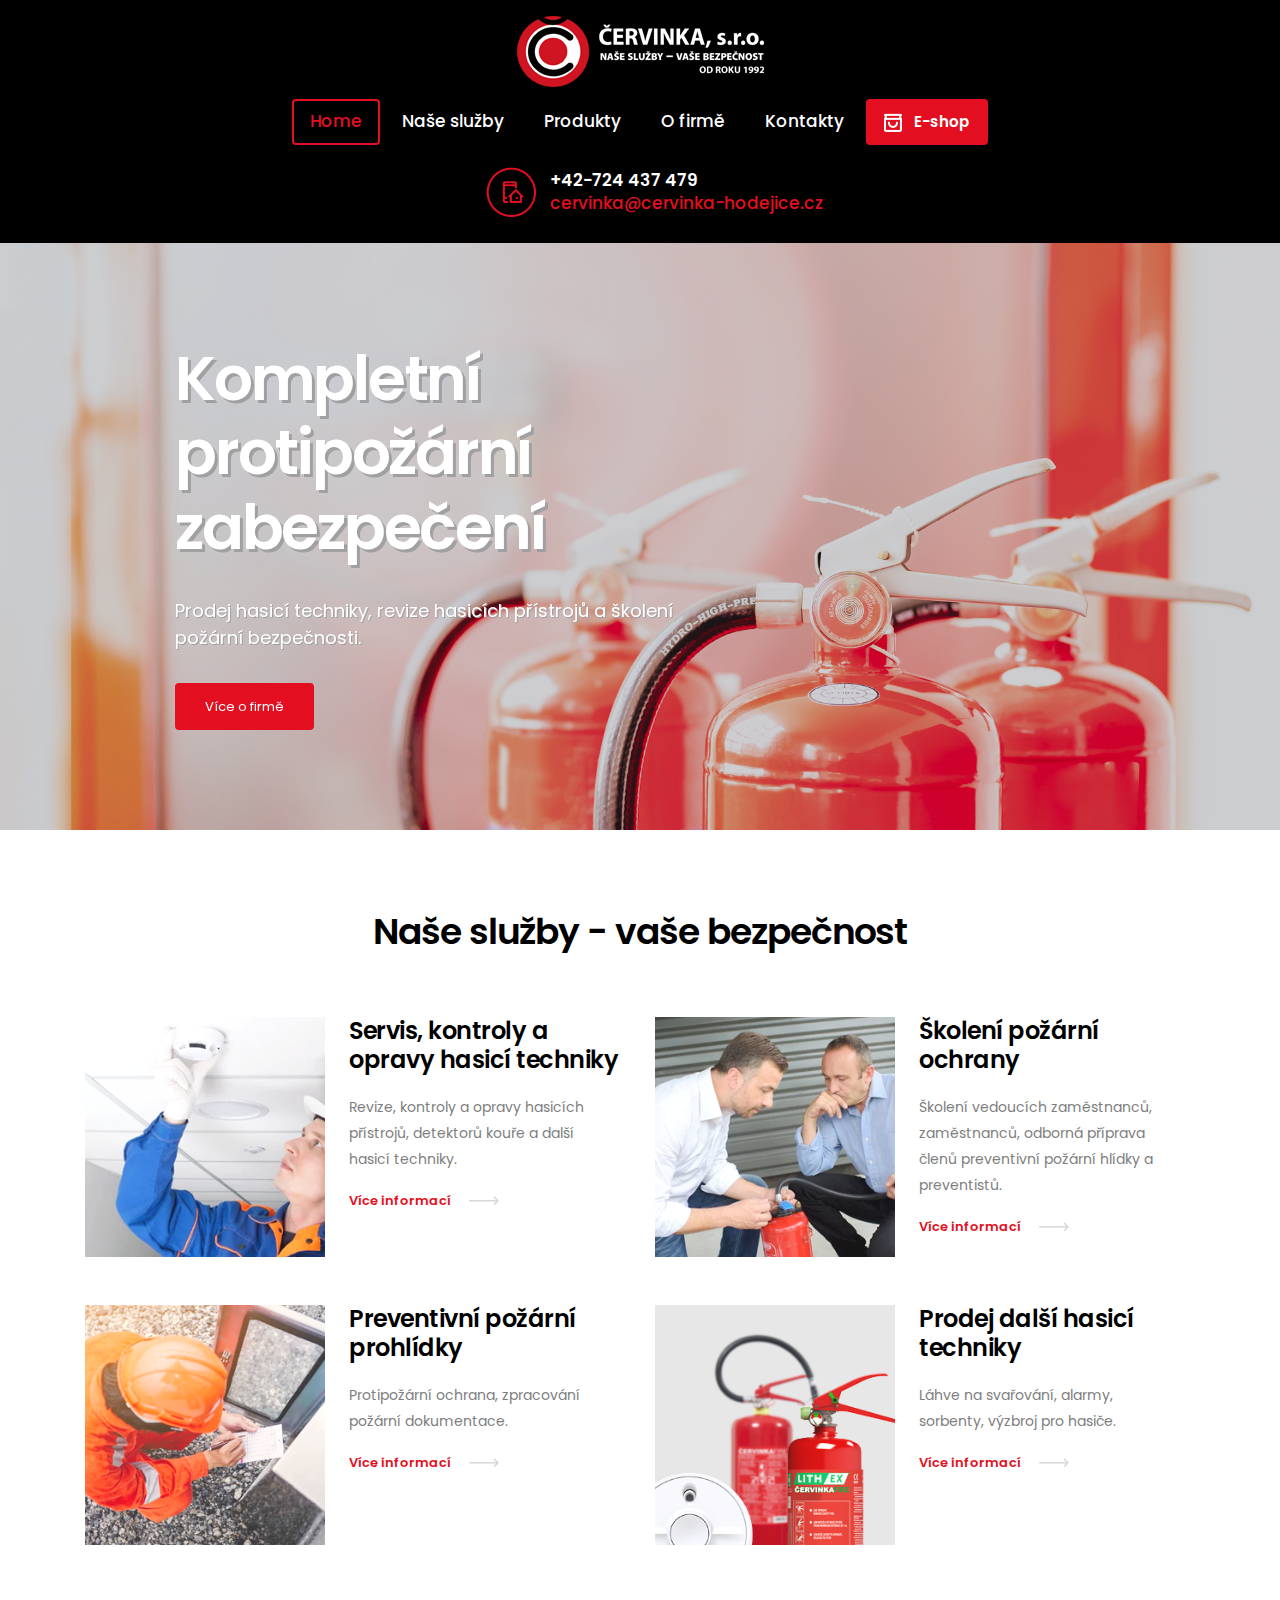
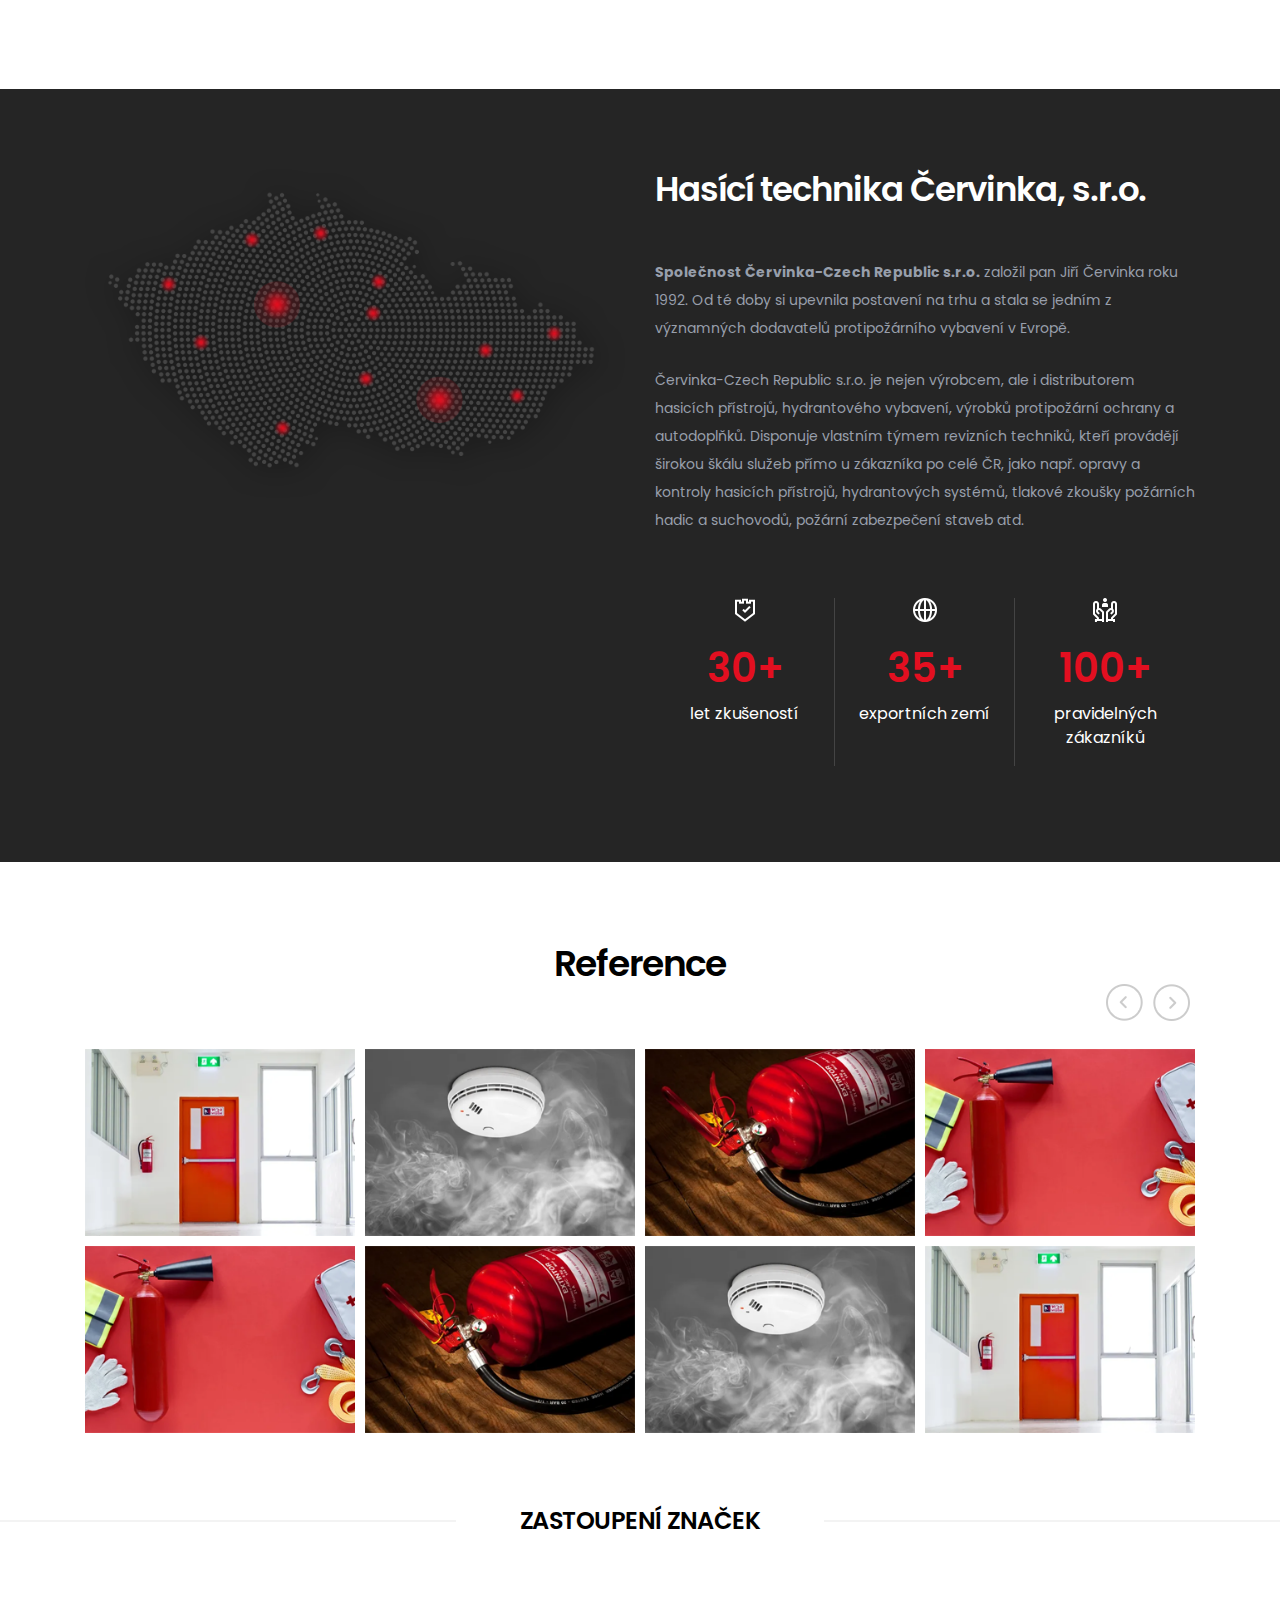
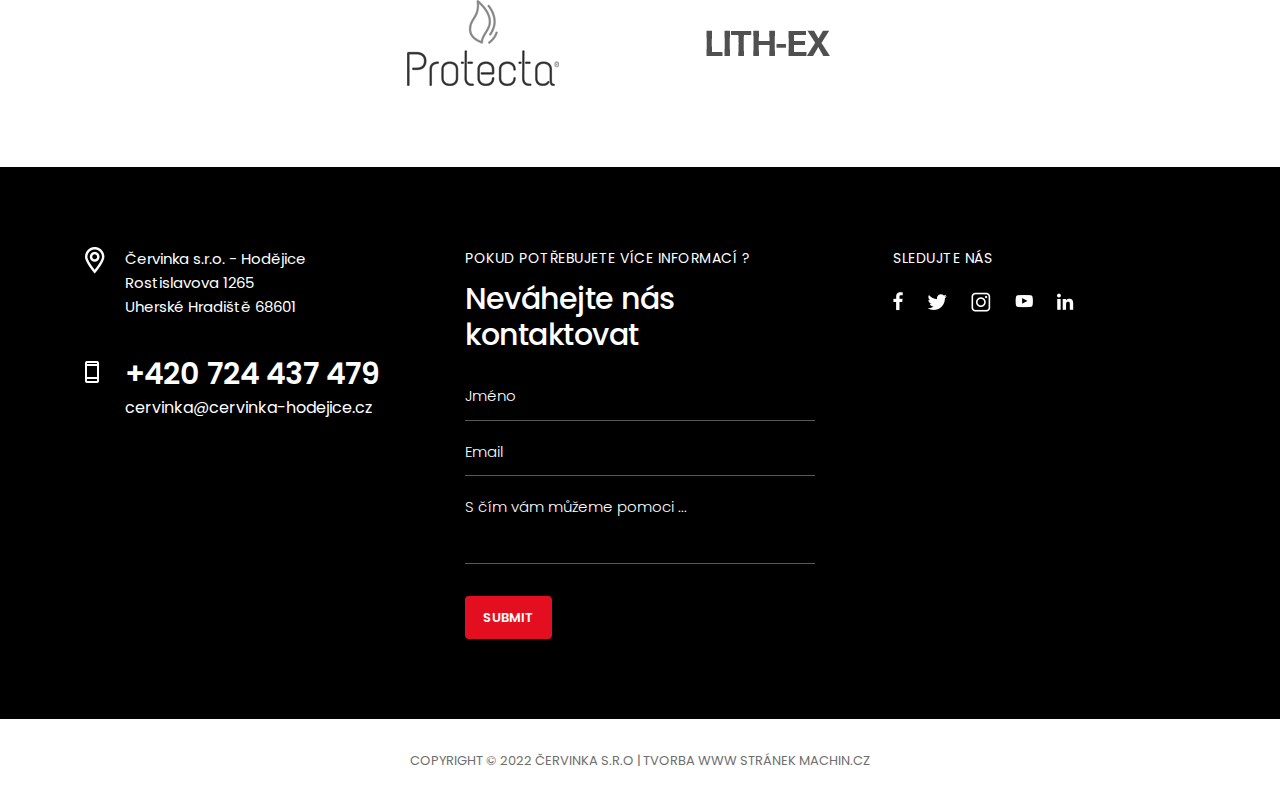
==== commit fde6e05f: "file structure" ====
--- a/index.html
+++ b/index.html
@@ -3,24 +3,24 @@
     <!-- DEFAULTS -->
     <meta charset="UTF-8">
     <meta name="viewport" content="width=device-width, initial-scale=1.0">
-    <title>OFP Systems</title>
+    <title>Červinka, s.r.o</title>
     <!-- FONTS -->
     <link rel="preconnect" href="https://fonts.googleapis.com">
     <link rel="preconnect" href="https://fonts.gstatic.com" crossorigin>
-    <link href="https://fonts.googleapis.com/css2?family=Golos+Text:wght@400;500;600;700&family=Poppins:wght@300;400;500;600;700&display=swap" rel="stylesheet">
+    <link href="https://fonts.googleapis.com/css2?family=Poppins:wght@300;400;500;600;700&display=swap" rel="stylesheet">
     <!-- STYLE -->
-    <link rel="stylesheet" href="css/bootstrap.min.css">
+    <link rel="stylesheet" href="https://stackpath.bootstrapcdn.com/bootstrap/4.5.0/css/bootstrap.min.css">
     <link rel="stylesheet" href="css/owl.carousel.min.css">
     <link rel="stylesheet" href="css/owl.theme.default.min.css">
-    <link rel="stylesheet" href="css/fancybox.css"> 
+    <link rel="stylesheet" href="css/fancybox.css">
     <link rel="stylesheet" href="scss/main.css">
     <link rel="stylesheet" href="css/style.css">
 </head>
 <body>
 
     <div class="header">
-        <div class="container">
-            <nav class="header__nav navbar navbar-expand-lg navbar-light">
+        <div class="container-fluid">
+            <nav class="header__nav navbar navbar-expand-lg navbar-dark">
                 <a class="header__logo" href="#">
                     <img src="img/logo.png" alt="logo" class="img-fluid">
                 </a>
@@ -33,40 +33,39 @@
                             <a class="nav-link" href="#">Home</a>
                         </li>
                         <li class="nav-item">
+                            <a class="nav-link" href="#">Naše služby</a>
+                        </li>
+                        <li class="nav-item">
+                            <a class="nav-link" href="#">Produkty</a>
+                        </li>
+                        <li class="nav-item">
                             <a class="nav-link" href="#">O firmě</a>
                         </li>
                         <li class="nav-item">
-                            <a class="nav-link" href="#">Zateplování fasád</a>
-                        </li>
-                        <li class="nav-item">
-                            <a class="nav-link" href="#">Fotogalerie</a>
-                        </li>
-                        <li class="nav-item">
-                            <a class="nav-link" href="#">Certifikáty</a>
-                        </li>
-                        <li class="nav-item">
-                            <a class="nav-link" href="#">Kontakt</a>
+                            <a class="nav-link" href="#">Kontakty</a>
+                        </li>
+                        <li class="nav-item header__button">
+                            <a href="#" class="button-red">
+                                <img src="img/icon-eshop.png" alt="eshop icon">
+                                E-shop
+                            </a>
                         </li>
                         <li class="nav-item header__contact">
-                            <div class="d-flex">
-                                <div class="header__rightbox-img">
-                                    <img src="img/icon-phone-blue.png" alt="phone">
-                                </div>
-                                <div class="header__contact mt-0">
-                                    <p class="header__contact-title mb-0">Zavolejte nám</p>
-                                    <a href="tel:+420605568828" class="header__contact-phone">+420 605 568 828</a>
-                                </div>
-                            </div>
+                            <a href="#" class="header__contact-phone">+42-724 437 479</a>
+                            <a href="#" class="header__contact-email">cervinka@cervinka-hodejice.cz</a>
                         </li>
                     </ul>
                 </div>
                 <div class="header__rightbox">
-                    <div class="header__rightbox-img">
-                        <img src="img/icon-phone-blue.png" alt="phone">
+                    <div class="header__button">
+                        <a href="#" class="button-red">
+                            <img src="img/icon-eshop.png" alt="eshop icon">
+                            E-shop
+                        </a>
                     </div>
                     <div class="header__contact">
-                        <p class="header__contact-title mb-0">Zavolejte nám</p>
-                        <a href="tel:+420605568828" class="header__contact-phone">+420 605 568 828</a>
+                        <a href="#" class="header__contact-phone">+42-724 437 479</a>
+                        <a href="#" class="header__contact-email">cervinka@cervinka-hodejice.cz</a>
                     </div>
                 </div>
             </nav>
@@ -74,151 +73,231 @@
     </div>
 
     <div class="banner">
-        <div class="row m-0">
-            <div class="col-12 col-lg-6 p-0 order-2 order-lg-1">
-                <div class="banner__texts">
-                    <div class="container me-lg-0 pe-lg-0 container-split-left">
-                        <h2>Zateplování fasád</h2>
-                        <p>Provádíme zateplení fasád rodinných, bytových a panelových domů výhradně kontaktními zateplovacímy systémy, splňujícími veškeré normy ETICS. </p>
-                        <a href="#" class="button-white-bordered button-arrow-white">více informací</a>
-                    </div>
-                </div>
-                <div class="container me-lg-0 pe-lg-0 container-split-left">
-                    <div class="banner__boxes">
-                        <div class="banner__boxes-box">
-                            <div class="banner__boxes-img m-auto">
-                                <img src="img/icon-green.png" alt="green">    
-                            </div>
-                            <h3>Nová zelená úsporám</h3>
-                        </div>
-                        <div class="banner__boxes-box">
-                            <div class="banner__boxes-img m-auto">
-                                <img src="img/icon-greenLight.png" alt="greenLight">    
-                            </div>
-                            <h3>Zelená úsporám light</h3>
-                        </div>
-                        <div class="banner__boxes-box">
-                            <div class="banner__boxes-img m-auto">
-                                <img src="img/icon-key-blue.png" alt="key">    
-                            </div>
-                            <h3>Na klíč včetně vyřízení</h3>
-                        </div>
-                    </div>
-                </div>
-            </div>
-            <div class="col-12 col-lg-6 p-0 order-1 order-lg-2">
-                <div class="banner__homepage owl-carousel owl-theme">
-                    <div class="banner__item">
-                        <img src="img/slider-home.png" alt="banner" class="img-fluid banner__image">
-                    </div>
-                    <div class="banner__item">
-                        <img src="img/slider-home.png" alt="banner" class="img-fluid banner__image">
-                    </div>
-                </div>
-            </div>
-        </div>
-    </div>
-
-    <div class="about section">
+        <div class="banner__homepage owl-carousel owl-theme">
+            <div class="banner__item">
+                <img src="img/banner.png" alt="banner" class="img-fluid banner__image">
+                <div class="banner__contentbox">
+                    <div class="container">
+                        <h2 class="banner__title">Kompletní <br> protipožární zabezpečení</h2>
+                        <p class="banner__text">Prodej hasicí techniky, revize hasicích přístrojů a školení požární bezpečnosti.</p>
+                        <a href="" class="button-red">Více o firmě</a>
+                    </div>
+                </div>
+            </div>
+        </div>
+    </div>
+
+    <div class="services section">
+        <div class="container">
+            <div class="section__title">
+                <h2>Naše služby - vaše bezpečnost</h2>
+            </div>
+            <div class="section__content">
+                <div class="row">
+                    <div class="col-12 col-xl-6">
+                        <div class="services__box">
+                            <img src="img/sluzba1.png" alt="sluzba" class="img-fluid">
+                            <div>
+                                <h3>
+                                    <a href="" class="services__title">Servis, kontroly a opravy hasicí techniky</a>
+                                </h3>
+                                <p class="services__desctiption">Revize, kontroly a opravy hasicích přístrojů, detektorů kouře a další hasicí techniky.</p>
+                                <a href="" class="services__link">Více informací</a>
+                            </div>
+                        </div>
+                    </div>
+                    <div class="col-12 col-xl-6">
+                        <div class="services__box">
+                            <img src="img/sluzba2.png" alt="sluzba" class="img-fluid">
+                            <div>
+                                <h3>
+                                    <a href="" class="services__title">Školení požární ochrany</a>
+                                </h3>
+                                <p class="services__desctiption">Školení vedoucích zaměstnanců, zaměstnanců, odborná příprava členů preventivní požární hlídky a preventistů.</p>
+                                <a href="" class="services__link">Více informací</a>
+                            </div>
+                        </div>
+                    </div>
+                    <div class="col-12 col-xl-6">
+                        <div class="services__box">
+                            <img src="img/sluzba3.png" alt="sluzba" class="img-fluid">
+                            <div>
+                                <h3>
+                                    <a href="" class="services__title">Preventivní požární prohlídky</a>
+                                </h3>
+                                <p class="services__desctiption">Protipožární ochrana, zpracování požární dokumentace.</p>
+                                <a href="" class="services__link">Více informací</a>
+                            </div>
+                        </div>
+                    </div>
+                    <div class="col-12 col-xl-6">
+                        <div class="services__box">
+                            <img src="img/sluzba4.png" alt="sluzba" class="img-fluid">
+                            <div>
+                                <h3>
+                                    <a href="" class="services__title">Prodej další hasicí techniky</a>
+                                </h3>
+                                <p class="services__desctiption">Láhve na svařování, alarmy, sorbenty, výzbroj pro hasiče.</p>
+                                <a href="" class="services__link">Více informací</a>
+                            </div>
+                        </div>
+                    </div>
+                </div>
+            </div>
+        </div>
+    </div>
+    
+    <div class="about section section__dark">
         <div class="container">
             <div class="row">
                 <div class="col-12 col-lg-6 order-2 order-lg-1">
-                    <div class="about__images">
-                        <img src="img/about-img1.png" alt="about" class="img-fluid">
-                        <img src="img/about-img2.png" alt="about" class="img-fluid">
-                    </div>
+                    <img src="img/homepage-map.png" alt="mapa" class="img-fluid mt-5 mt-lg-0">
                 </div>
                 <div class="col-12 col-lg-6 order-1 order-lg-2">
-                    <div class="about__container">
-                        <div class="section__pretitle">
-                            <span>O společnosti</span>
-                        </div>
-                        <div class="section__title ">
-                            <h1>O.F.P. Systems</h1>
-                        </div>
-                        <div class="section__content">
-                            <div class="about__description">
-                                <p>Jsme zavedená dynamicky se rozvíjející stavební firma, která si svým přístupem a kvalitou odvedené práce vydobyla své jméno na trhu. Zaměřujeme se především na zateplování fasád rodinných, bytových a panelových domů.</p>
-                            </div>
-                            <a href="#" class="button-blue button-arrow-white">více o nás</a>
-                            <div class="about__numbers">
-                                <div>
-                                    <p class="about__numbers-count">200+</p>
-                                    <p class="about__numbers-description">Uskutečněných projektů</p>
-                                </div>
-                                <div>
-                                    <p class="about__numbers-count">20</p>
-                                    <p class="about__numbers-description">Let zkušeností</p>
-                                </div>
-                                <div>
-                                    <p class="about__numbers-count">150+</p>
-                                    <p class="about__numbers-description">Spokojených zákazníků</p>
-                                </div>
-                            </div>
-                        </div>
-                    </div>
-                </div>
-            </div>
-        </div>
-    </div>
-
-    <div class="news section">
-        <div class="container">
-            <div class="section__pretitle section__pretitle-light">
-                <span>Aktuálně</span>
-            </div>
+                    <div class="section__title ">
+                        <h2>Hasící technika Červinka, s.r.o.</h2>
+                    </div>
+                    <div class="section__content">
+                        <div class="about__description">
+                            <p><b>Společnost Červinka-Czech Republic s.r.o.</b> založil pan Jiří Červinka roku 1992. Od té doby si upevnila postavení na trhu a stala se jedním z významných dodavatelů protipožárního vybavení v Evropě.</p>
+                            <p>Červinka-Czech Republic s.r.o. je nejen výrobcem, ale i distributorem hasicích přístrojů, hydrantového vybavení, výrobků protipožární ochrany a autodoplňků. Disponuje vlastním týmem revizních techniků, kteří provádějí širokou škálu služeb přímo u zákazníka po celé ČR, jako např. opravy a kontroly hasicích přístrojů, hydrantových systémů, tlakové zkoušky požárních hadic a suchovodů, požární zabezpečení staveb atd.</p>
+                        </div>
+                        <div class="about__numbers">
+                            <div>
+                                <img src="img/icon-trusted.png" alt="icon">
+                                <p class="about__numbers-count">30+</p>
+                                <p class="about__numbers-description">let zkušeností</p>
+                            </div>
+                            <div>
+                                <img src="img/icon-countries.png" alt="icon">
+                                <p class="about__numbers-count">35+</p>
+                                <p class="about__numbers-description">exportních zemí</p>
+                            </div>
+                            <div>
+                                <img src="img/icon-customers.png" alt="icon">
+                                <p class="about__numbers-count">100+</p>
+                                <p class="about__numbers-description">pravidelných zákazníků</p>
+                            </div>
+                        </div>
+                    </div>
+                </div>
+            </div>
+        </div>
+    </div>
+
+    <div class="gallery section">
+        <div class="container">
+            <div class="section__title">
+                <h2>Reference</h2>
+            </div>
+            <div class="section__content">
+                <div class="gallery__homepage owl-carousel owl-theme">
+                    <div class="item">
+                        <a href="img/gal1.png" data-fancybox="homepage-gal">
+                            <img src="img/gal1.png" alt="gal" class="img-fluid">
+                        </a>
+                        <a href="img/gal3.png" data-fancybox="homepage-gal">
+                            <img src="img/gal3.png" alt="gal" class="img-fluid">
+                        </a>
+                    </div>
+                    <div class="item">
+                        <a href="img/gal2.png" data-fancybox="homepage-gal">
+                            <img src="img/gal2.png" alt="gal" class="img-fluid">
+                        </a>
+                        <a href="img/gal4.png" data-fancybox="homepage-gal">
+                            <img src="img/gal4.png" alt="gal" class="img-fluid">
+                        </a>
+                    </div>
+                    <div class="item">
+                        <a href="img/gal4.png" data-fancybox="homepage-gal">
+                            <img src="img/gal4.png" alt="gal" class="img-fluid">
+                        </a>
+                        <a href="img/gal2.png" data-fancybox="homepage-gal">
+                            <img src="img/gal2.png" alt="gal" class="img-fluid">
+                        </a>
+                    </div>
+                    <div class="item">
+                        <a href="img/gal3.png" data-fancybox="homepage-gal">
+                            <img src="img/gal3.png" alt="gal" class="img-fluid">
+                        </a>
+                        <a href="img/gal1.png" data-fancybox="homepage-gal">
+                            <img src="img/gal1.png" alt="gal" class="img-fluid">
+                        </a>
+                    </div>
+                    <div class="item">
+                        <a href="img/gal1.png" data-fancybox="homepage-gal">
+                            <img src="img/gal1.png" alt="gal" class="img-fluid">
+                        </a>
+                        <a href="img/gal3.png" data-fancybox="homepage-gal">
+                            <img src="img/gal3.png" alt="gal" class="img-fluid">
+                        </a>
+                    </div>
+                </div>
+            </div>
+        </div>
+    </div>
+
+    <div class="brands">
+        <h2 class="brands__title"><span>Zastoupení značek</span></h2>
+        <div class="container">
+            <div class="brands__homepage owl-carousel owl-theme">
+                <div class="item">
+                    <a href="#">
+                        <img src="img/company1.png" alt="brand">
+                    </a>
+                </div>
+                <div class="item">
+                    <a href="#">
+                        <img src="img/company2.png" alt="brand">
+                    </a>
+                </div>
+            </div>
+        </div>
+    </div>
+
+    <div class="footer">
+        <div class="container">
             <div class="row">
-                <div class="col-12 col-xl-10">
-                    <div class="news__heading d-flex justify-content-between align-items-center">
-                        <div class="section__title">
-                            <h2>Co je u nás nového</h2>
-                        </div>
-                        <div class="news__more d-none d-md-block">
-                            <a href="#">Všechny novinky</a>
-                        </div>
-                    </div>
-                    <div class="news__content">
-                        <div class="news__slider owl-carousel owl-theme">
-                            <div class="news__box">
-                                <a href="#">
-                                    <img src="img/news-img1.png" alt="news" class="img-fluid news__img">
-                                </a>
-                                <div class="news__body d-flex flex-column">
-                                    <span class="news__date">7. březen 2023</span>
-                                    <a href="#" class="news__title">Lorem ipsum dolor sit amet, consectetur adipiscing elit</a>
-                                    <a href="#" class="news__arrowMore">Více informací</a>    
-                                </div>
-                            </div>
-                            <div class="news__box">
-                                <a href="#">
-                                    <img src="img/news-img2.png" alt="news" class="img-fluid news__img">
-                                </a>
-                                <div class="news__body d-flex flex-column">
-                                    <span class="news__date">7. březen 2023</span>
-                                    <a href="#" class="news__title">Lorem ipsum dolor sit amet, consectetur adipiscing elit</a>
-                                    <a href="#" class="news__arrowMore">Více informací</a>    
-                                </div>
-                            </div>
-                            <div class="news__box">
-                                <a href="#">
-                                    <img src="img/news-img1.png" alt="news" class="img-fluid news__img">
-                                </a>
-                                <div class="news__body d-flex flex-column">
-                                    <span class="news__date">7. březen 2023</span>
-                                    <a href="#" class="news__title">Lorem ipsum dolor sit amet, consectetur adipiscing elit</a>
-                                    <a href="#" class="news__arrowMore">Více informací</a>    
-                                </div>
-                            </div>
-                            <div class="news__box">
-                                <a href="#">
-                                    <img src="img/news-img2.png" alt="news" class="img-fluid news__img">
-                                </a>
-                                <div class="news__body d-flex flex-column">
-                                    <span class="news__date">7. březen 2023</span>
-                                    <a href="#" class="news__title">Lorem ipsum dolor sit amet, consectetur adipiscing elit</a>
-                                    <a href="#" class="news__arrowMore">Více informací</a>    
-                                </div>
-                            </div>
+                <div class="col-12 col-md-6 col-xl-4">
+                    <div class="footer__address">
+                        <p>Červinka s.r.o. - Hodějice</p>
+                        <p>Rostislavova 1265</p>
+                        <p>Uherské Hradiště 68601</p>
+                    </div>
+                    <div class="footer__contact">
+                        <a href="" class="footer__email">+420 724 437 479</a>
+                        <a href="">cervinka@cervinka-hodejice.cz</a>
+                    </div>
+                </div>
+                <div class="col-12 col-md-6 col-xl-4">
+                    <span class="footer__preTitle">pokud potřebujete více informací ?</span>
+                    <h2 class="footer__title">Neváhejte nás kontaktovat</h2>
+                    <form action="">
+                        <input type="text" placeholder="Jméno">
+                        <input type="text" placeholder="Email">
+                        <textarea placeholder="S čím vám můžeme pomoci ..."></textarea>
+                        <input type="submit" class="button-red">
+                    </form>
+                </div>
+                <div class="col-12 col-md-6 col-xl-4">
+                    <div class="pl-xl-5">
+                        <span class="footer__preTitle">Sledujte nás</span>
+                        <div class="footer__socials">
+                            <a href="#">
+                                <img src="img/icon-fb.png" alt="fb">
+                            </a>
+                            <a href="#">
+                                <img src="img/icon-tw.png" alt="tw">
+                            </a>
+                            <a href="#">
+                                <img src="img/icon-ig.png" alt="ig">
+                            </a>
+                            <a href="#">
+                                <img src="img/icon-yt.png" alt="yt">
+                            </a>
+                            <a href="#">
+                                <img src="img/icon-in.png" alt="in">
+                            </a>
                         </div>    
                     </div>
                 </div>
@@ -226,150 +305,15 @@
         </div>
     </div>
 
-    <div class="gallery section">
-        <div class="container">
-            <div class="section__pretitle section__title-center">
-                <span>Prohlédněte si</span>
-            </div>
-            <div class="section__title section__title-center">
-                <h2>Poslední projekty</h2>
-            </div>
-        </div>
-        <div class="section__content">
-            <div class="gallery__homepage owl-carousel owl-theme">
-                <div class="gallery__item">
-                    <a href="img/projects-img1.png" data-fancybox="homepage-gal" class="fancybox">
-                        <img src="img/projects-img1.png" alt="gal" class="img-fluid">
-                    </a>
-                    <div class="gallery__item-description">
-                        <p>Zateplení rodinného domu</p>
-                        <span>červenec 2022</span>
-                    </div>
-                </div>
-                <div class="gallery__item">
-                    <a href="img/projects-img2.png" data-fancybox="homepage-gal" class="fancybox">
-                        <img src="img/projects-img2.png" alt="gal" class="img-fluid">
-                    </a>
-                    <div class="gallery__item-description">
-                        <p>Zateplení rodinného domu</p>
-                        <span>červenec 2022</span>
-                    </div>
-                </div>
-                <div class="gallery__item">
-                    <a href="img/projects-img3.png" data-fancybox="homepage-gal" class="fancybox">
-                        <img src="img/projects-img3.png" alt="gal" class="img-fluid">
-                    </a>
-                    <div class="gallery__item-description">
-                        <p>Zateplení rodinného domu</p>
-                        <span>červenec 2022</span>
-                    </div>
-                </div>
-                <div class="gallery__item">
-                    <a href="img/projects-img4.png" data-fancybox="homepage-gal" class="fancybox">
-                        <img src="img/projects-img4.png" alt="gal" class="img-fluid">
-                    </a>
-                    <div class="gallery__item-description">
-                        <p>Zateplení rodinného domu</p>
-                        <span>červenec 2022</span>
-                    </div>
-                </div>
-                <div class="gallery__item">
-                    <a href="img/projects-img1.png" data-fancybox="homepage-gal" class="fancybox">
-                        <img src="img/projects-img1.png" alt="gal" class="img-fluid">
-                    </a>
-                    <div class="gallery__item-description">
-                        <p>Zateplení rodinného domu</p>
-                        <span>červenec 2022</span>
-                    </div>
-                </div>
-                <div class="gallery__item">
-                    <a href="img/projects-img2.png" data-fancybox="homepage-gal" class="fancybox">
-                        <img src="img/projects-img2.png" alt="gal" class="img-fluid">
-                    </a>
-                    <div class="gallery__item-description">
-                        <p>Zateplení rodinného domu</p>
-                        <span>červenec 2022</span>
-                    </div>
-                </div>
-                <div class="gallery__item">
-                    <a href="img/projects-img3.png" data-fancybox="homepage-gal" class="fancybox">
-                        <img src="img/projects-img3.png" alt="gal" class="img-fluid">
-                    </a>
-                    <div class="gallery__item-description">
-                        <p>Zateplení rodinného domu</p>
-                        <span>červenec 2022</span>
-                    </div>
-                </div>
-            </div>
-        </div>
-    </div>
-
-    <div class="footer">
-        <div class="container">
-            <div class="row">
-                <div class="col-12 col-md-6 col-xl-3">
-                    <div class="footer__address footer__pin">
-                        <h3>Kancelář</h3>
-                        <p>ul.Předbranská 415,</p>
-                        <p>Areál VOP 14, Uherský Brod</p>
-                        <p>GPS souřadnice: 49°1'18.945"N, 17°39'3.473"E</p>
-                    </div>
-                </div>
-                <div class="col-12 col-md-12 col-xl-5">
-                    <div class="row">
-                        <div class="col-12 col-md-6">
-                            <div class="footer__address footer__pin">
-                                <h3>Pavel Chytrý</h3>
-                                <p>Záhorovice 384</p>
-                                <p>687 35 Záhorovice</p>
-                                <p>tel.: +420 777 551 288</p>
-                            </div>
-                        </div>
-                        <div class="col-12 col-md-6">
-                            <div class="footer__address footer__pin">
-                                <h3>Radek Kolařík</h3>
-                                <p>Mánesova 908</p>
-                                <p>687 71 Bojkovice</p>
-                                <p>tel.: +420 774 112 290</p>
-                            </div>
-                        </div>
-                    </div>
-                </div>
-                <div class="col-12 col-md-6 col-xl-4">
-                    <div class="footer__contacts">
-                        <a href="tel:+420 777 551 288" class="footer__contacts-tel">+420 777 551 288</a>
-                        <a href="tel:+420 774 112 290" class="footer__contacts-tel">+420 774 112 290</a>
-                        <a href="mailto:fasady@ofpsystems.cz" class="footer__contacts-mail">fasady@ofpsystems.cz</a>
-                    </div>
-                </div>
-                <div class="col-12">
-                    <div class="">
-                        <div class="footer__socials">
-                            <a href="#">
-                                <img src="img/icon-fb-blue.png" alt="fb">
-                            </a>
-                            <a href="#">
-                                <img src="img/icon-ig-blue.png" alt="ig">
-                            </a>
-                            <a href="#">
-                                <img src="img/icon-yt-blue.png" alt="yt">
-                            </a>
-                        </div>    
-                    </div>
-                </div>
-            </div>
-        </div>
-    </div>
-
     <div class="copyright">
         <div class="container">
-            <p>COPYRIGHT © 2023 O.F.P. SYSTEMS  |  TVORBA WWW STRÁNEK <a href="https://machin.cz/">MACHIN.CZ</a></p>
+            <p>COPYRIGHT © 2022 Červinka s.r.o  |  TVORBA WWW STRÁNEK <a href="https://machin.cz/">MACHIN.CZ</a></p>
         </div>
     </div>
 
     <script src="js/jquery-3.6.1.min.js"></script>
     <script src="https://cdn.jsdelivr.net/npm/popper.js@1.16.0/dist/umd/popper.min.js" integrity="sha384-Q6E9RHvbIyZFJoft+2mJbHaEWldlvI9IOYy5n3zV9zzTtmI3UksdQRVvoxMfooAo" crossorigin="anonymous"></script>
-    <script src="js/bootstrap.min.js" integrity="sha384-OgVRvuATP1z7JjHLkuOU7Xw704+h835Lr+6QL9UvYjZE3Ipu6Tp75j7Bh/kR0JKI" crossorigin="anonymous"></script>
+    <script src="https://stackpath.bootstrapcdn.com/bootstrap/4.5.0/js/bootstrap.min.js" integrity="sha384-OgVRvuATP1z7JjHLkuOU7Xw704+h835Lr+6QL9UvYjZE3Ipu6Tp75j7Bh/kR0JKI" crossorigin="anonymous"></script>
     <script src="js/fancybox.umd.js"></script>
     <script src="js/owl.carousel.min.js"></script>
     <script src="js/javascript.js"></script>
--- a/scss/main.css
+++ b/scss/main.css
@@ -24,23 +24,15 @@
 }
 
 a {
-  text-decoration: none;
-  color: #0094de;
-}
-
-a:hover {
-  text-decoration: underline;
-  color: #0094de;
+  color: #e30f20;
 }
 
 h1, h2, h3, h4, h5, h6 {
-  color: #171818;
+  color: #000;
 }
 
 p, ul, ol {
-  color: #696969;
-  font-size: 15px;
-  font-weight: 400;
+  color: #7e7e7e;
 }
 
 input, textarea {
@@ -62,12 +54,12 @@
 }
 
 .header {
-  background-color: #fff;
+  background-color: #000;
 }
 .header__nav {
-  padding: 1.5rem 0;
-}
-@media (max-width: 1600px) {
+  padding: 1rem 1rem;
+}
+@media (max-width: 1500px) {
   .header__nav {
     flex-wrap: wrap;
     display: flex;
@@ -85,25 +77,27 @@
     padding: 1rem 0;
   }
 }
-.header #head-nav .navbar-nav {
-  margin: 0 auto;
+.header #head-nav {
+  padding-left: 8rem;
 }
 .header #head-nav .nav-item .nav-link {
-  color: #171818;
-  font-size: 15px;
-  font-weight: 600;
+  color: #fff;
+  font-size: 17px;
+  font-weight: 500;
   padding: 0.5rem 1rem;
   margin-right: 0.25rem;
-  text-decoration: none;
+  border: 2px solid transparent;
 }
 @media (max-width: 993px) {
   .header #head-nav .nav-item .nav-link {
     margin-right: 0;
-    padding: 0.4rem 0;
+    margin-bottom: 0.25rem;
   }
 }
 .header #head-nav .nav-item.active .nav-link, .header #head-nav .nav-item .nav-link:hover {
-  color: #0094de;
+  color: #e30f20;
+  border: 2px solid #e30f20;
+  border-radius: 4px;
 }
 .header #head-nav .nav-item.header__button {
   display: none;
@@ -111,7 +105,7 @@
 .header #head-nav .nav-item.header__button a {
   width: 100%;
 }
-@media (max-width: 1600px) {
+@media (max-width: 1500px) {
   .header #head-nav .nav-item.header__button {
     display: block;
   }
@@ -124,7 +118,7 @@
     display: flex;
   }
 }
-@media (max-width: 1600px) {
+@media (max-width: 1500px) {
   .header #head-nav {
     padding-left: 0rem;
     padding: 0.75rem 0;
@@ -143,20 +137,7 @@
   align-items: center;
   flex-direction: row;
 }
-.header__rightbox-img {
-  border: 2px solid #0094de;
-  border-radius: 5px;
-  -webkit-border-radius: 5px;
-  -moz-border-radius: 5px;
-  -ms-border-radius: 5px;
-  -o-border-radius: 5px;
-  padding: 0.5rem 0.35rem;
-  margin-right: 1rem;
-}
-.header__rightbox-img img {
-  margin-left: 0.25rem;
-}
-@media (max-width: 1600px) {
+@media (max-width: 1500px) {
   .header__rightbox .header__button {
     display: none;
   }
@@ -166,7 +147,7 @@
     display: none;
   }
 }
-@media (max-width: 1600px) {
+@media (max-width: 1500px) {
   .header__rightbox {
     padding: 0.5rem 0;
   }
@@ -186,22 +167,34 @@
   justify-content: center;
   align-items: flex-start;
   flex-direction: column;
-  padding: 0.25rem 0;
-}
-.header__contact-title {
-  color: #696969;
-  font-size: 13px;
+  padding: 0.25rem 0 0.25rem 4rem;
+  margin-left: 1.75rem;
+  background-image: url("../img/icon-contact.png");
+  background-position: left center;
+  background-repeat: no-repeat;
+}
+.header__contact-phone {
+  color: #fff !important;
+  font-weight: 600;
+}
+.header__contact-email {
+  color: #e30f20 !important;
   font-weight: 500;
 }
-.header__contact-phone {
-  font-weight: 600;
-  font-size: 16px;
-  color: #0094de;
+.header__contact a {
+  font-size: 17px;
+  line-height: 23px;
+}
+@media (max-width: 993px) {
+  .header__contact a {
+    font-size: 15px;
+    line-height: 21px;
+  }
 }
 @media (max-width: 993px) {
   .header__contact {
-    margin: 0.5rem 0 0 0;
-    padding: 0;
+    margin-left: 0;
+    margin-top: 1.5rem;
   }
 }
 .header__subpage {
@@ -216,6 +209,7 @@
   border-top: 1px solid #3d3d3d;
 }
 .header__breadcrumb h1 {
+  color: #fff;
   font-size: 44px;
   font-weight: 600;
   letter-spacing: -0.5px;
@@ -233,6 +227,7 @@
   }
 }
 .header__breadcrumb ul li a {
+  color: #fff;
   font-weight: 400;
   font-size: 13px;
 }
@@ -246,111 +241,90 @@
   font-weight: 500;
 }
 
-.button-white-bordered {
-  display: block;
-  border-radius: 5px;
-  border: 2px solid #fff;
-  color: #fff;
-  background-color: transparent;
-  font-size: 14px;
-  font-weight: 600;
-  padding: 0.95rem 1.5rem;
+.button-red {
+  display: block;
+  border-radius: 4px;
+  border: 2px solid #e30f20;
+  background-color: #e30f20;
+  font-size: 15px;
+  font-weight: 600;
+  padding: 0.6rem 1rem;
+  color: #fff;
   width: fit-content;
   width: -moz-fit-content;
 }
-.button-white-bordered:hover {
-  background-color: #fff;
-  color: #0094de;
+.button-red:hover {
+  background-color: #000;
+  color: #fff;
   text-decoration: none;
 }
-
-.button-blue {
-  display: block;
-  border-radius: 5px;
-  border: 2px solid #0094de;
-  color: #fff;
-  background-color: #0094de;
-  font-size: 14px;
-  font-weight: 600;
-  padding: 0.95rem 1.5rem;
-  width: fit-content;
-  width: -moz-fit-content;
-}
-.button-blue:hover {
-  background-color: #fff;
-  color: #0094de;
-  text-decoration: none;
-}
-
-.button-arrow-white {
-  padding: 0.95rem 3rem 0.95rem 1.5rem;
-  background-image: url("../img/arrow-right-white.png");
-  background-repeat: no-repeat;
-  background-position: right 1.25rem center;
-}
-.button-arrow-white:hover {
-  background-image: url("../img/arrow-right-blue.png");
-}
-
-.banner__texts {
-  background-image: url("../img/bg-header.png");
-  background-repeat: no-repeat;
-  background-size: cover;
-  height: 600px;
+.button-red img {
+  margin-right: 0.5rem;
+  display: inline-block;
+}
+
+.banner__contentbox {
+  position: absolute;
+  top: 0;
+  left: 0;
+  width: 70%;
+  height: 100%;
   display: flex;
   justify-content: center;
   align-items: center;
-  padding-bottom: 4rem;
-}
-.banner__texts h2 {
-  color: #fff;
-  font-family: "Golos Text", sans-serif;
-  font-size: 66px;
+  padding: 0 10rem;
+}
+@media (max-width: 1200px) {
+  .banner__contentbox {
+    padding: 0 6rem;
+    width: 100%;
+  }
+}
+@media (max-width: 768px) {
+  .banner__contentbox {
+    padding: 0;
+    width: 100%;
+  }
+}
+.banner__title {
+  color: #fff;
+  font-size: 62px;
+  text-shadow: 3px 3px 0px rgb(160, 160, 162);
+  letter-spacing: -2.25px;
+  font-weight: 600;
   margin-bottom: 2rem;
 }
-.banner__texts p {
-  font-size: 20px;
-  line-height: 32px;
-  color: #fff;
-  max-width: 80%;
-  margin-bottom: 2.5rem;
-}
-.banner__boxes {
-  display: flex;
-  margin-top: -5rem;
-}
-.banner__boxes-box {
-  background-color: #fff;
-  border-radius: 1rem;
-  padding: 2rem 1rem 1.5rem;
-  max-width: 195px;
-  text-align: center;
-  filter: drop-shadow(8.045px 7.502px 17.5px rgba(0, 0, 0, 0.08));
-}
-.banner__boxes-box:not(:last-child) {
-  margin-right: 1rem;
-}
-.banner__boxes-box h3 {
+@media (max-width: 768px) {
+  .banner__title {
+    font-size: 45px;
+    letter-spacing: -1px;
+    text-shadow: 2px 2px 0px rgb(160, 160, 162);
+    margin-bottom: 1rem;
+  }
+}
+.banner__text {
+  color: #fff;
+  text-shadow: 1px 1px 0px rgb(160, 160, 162);
   font-size: 18px;
-  font-weight: 600;
-  margin: 1rem 0 0 0;
-}
-.banner__boxes-box:hover {
-  filter: drop-shadow(8.045px 7.502px 17.5px rgba(0, 148, 222, 0.16));
-}
-.banner__boxes-img {
-  background-color: #f4f4f4;
-  padding: 0.25rem;
-  height: 95px;
-  width: 95px;
-  border-radius: 10px;
-  display: flex;
-  justify-content: center;
-  align-items: center;
+  margin-bottom: 2rem;
+}
+@media (max-width: 768px) {
+  .banner__text {
+    margin-bottom: 1.5rem;
+  }
+}
+.banner .button-red {
+  padding: 0.75rem 1.75rem;
+  font-weight: 400;
+  font-size: 13px;
+}
+.banner .button-red:hover {
+  border-color: #000;
 }
 .banner__item img {
-  max-height: 720px;
-  border-bottom-left-radius: 2.85rem;
+  max-height: 874px;
+  max-width: 102%;
+  width: 102% !important;
   object-fit: cover;
 }
 @media (max-width: 1200px) {
@@ -383,7 +357,7 @@
   max-width: 280px;
   max-height: 280px;
 }
-@media (max-width: 1600px) {
+@media (max-width: 1500px) {
   .services__box img {
     max-width: 240px;
     max-height: 240px;
@@ -398,16 +372,16 @@
 .services__title {
   font-size: 24px;
   letter-spacing: -0.5px;
-  color: #171818;
+  color: #000;
   font-weight: 600;
   display: block;
   margin: 1.75rem 0 1.25rem;
 }
 .services__title:hover {
-  color: #0094de;
+  color: #e30f20;
   text-decoration: none;
 }
-@media (max-width: 1600px) {
+@media (max-width: 1500px) {
   .services__title {
     margin: 0 0 1.25rem;
   }
@@ -418,7 +392,7 @@
   }
 }
 .services__desctiption {
-  color: #fff;
+  color: #7e7e7e;
   font-size: 14px;
   line-height: 26px;
   margin-bottom: 1rem;
@@ -430,7 +404,7 @@
   }
 }
 .services__link {
-  color: #0094de !important;
+  color: #e30f20 !important;
   font-size: 13px;
   line-height: 26px;
   font-weight: 600;
@@ -446,128 +420,42 @@
 }
 
 .section {
-  padding: 5rem 0 7rem;
-}
-.section__pretitle {
-  background-color: #f4f4f4;
-  color: #696969;
-  text-transform: uppercase;
-  font-size: 13px;
-  border-radius: 5px;
-  padding: 0.25rem 0.75rem;
-  width: fit-content;
-  width: -moz-fit-content;
+  padding: 5rem 0 6rem;
+}
+.section__title h2 {
+  font-size: 36px;
+  font-weight: 600;
+  letter-spacing: -1px;
+  text-align: center;
+  display: block;
+  width: 100%;
+  margin-bottom: 4rem;
+}
+.section.section__dark .section__title h2 {
+  color: #fff;
+  text-align: left;
+  font-size: 34px;
+}
+@media (min-width: 1500px) {
+  .section.section__dark .section__title h2 {
+    padding-top: 2rem;
+  }
+}
+
+.about {
+  background-color: #252525;
+}
+.about__description p {
+  color: #989fab;
+  font-size: 14px;
+  line-height: 28px;
   margin-bottom: 1.5rem;
-  font-weight: 500;
-}
-@media (max-width: 768px) {
-  .section__pretitle {
-    margin: 0 auto 1.5rem;
-  }
-}
-.section__pretitle-light {
-  background-color: #fff;
-}
-@media (max-width: 768px) {
-  .section__title {
-    width: 100%;
-  }
-}
-.section__title-center {
-  text-align: center !important;
-  margin-left: auto !important;
-  margin-right: auto !important;
-}
-.section__title h2, .section__title h1 {
-  font-size: 45px;
-  line-height: 60px;
-  font-weight: 600;
-  letter-spacing: -1px;
-  margin-bottom: 1.5rem;
-}
-@media (max-width: 768px) {
-  .section__title h2, .section__title h1 {
-    text-align: center;
-  }
-}
-@media (max-width: 576px) {
-  .section__title h2, .section__title h1 {
-    margin-bottom: 1rem !important;
-  }
-}
-.section__title h2 {
-  margin-bottom: 3rem !important;
-}
-
-.about__images {
+}
+.about__numbers {
+  margin-top: 4rem;
   display: flex;
-  justify-content: flex-end;
-  margin-top: 3rem;
-}
-.about__images img {
-  border-radius: 0.5rem;
-  object-fit: cover;
-  height: 410px;
-}
-.about__images img:not(:last-child) {
-  margin-right: 1rem;
-}
-@media (max-width: 993px) {
-  .about__images {
-    justify-content: center;
-    align-items: center;
-    margin-top: 5rem;
-  }
-}
-@media (max-width: 576px) {
-  .about__images {
-    margin-top: 3.5rem;
-  }
-}
-.about__description p {
-  font-size: 15px;
-  line-height: 26px;
-  font-weight: 500;
-  margin-bottom: 3rem;
-}
-@media (max-width: 768px) {
-  .about__description p {
-    text-align: center;
-  }
-}
-@media (max-width: 576px) {
-  .about__description p {
-    margin-bottom: 1.5rem;
-  }
-}
-.about__container {
-  margin-left: 3rem;
-}
-@media (min-width: 1600px) {
-  .about__container {
-    margin-left: 5rem;
-    max-width: 80%;
-  }
-}
-@media (max-width: 993px) {
-  .about__container {
-    margin-left: 1.5rem;
-  }
-}
-@media (max-width: 768px) {
-  .about__container {
-    margin-left: 0;
-  }
-}
-.about__numbers {
-  margin-top: 3rem;
-  display: flex;
-}
-@media (max-width: 768px) {
-  .about__numbers {
-    text-align: center;
-    justify-content: space-between;
-  }
+  justify-content: center;
+  align-items: center;
 }
 @media (max-width: 576px) {
   .about__numbers {
@@ -575,247 +463,46 @@
   }
 }
 .about__numbers > div {
+  padding: 0 1rem;
+  width: 33.3333333333%;
+  text-align: center;
   display: flex;
+  justify-content: flex-start;
   flex-direction: column;
-}
-.about__numbers > div:not(:last-child) {
-  padding: 0 2.5rem 0 0;
-}
-@media (max-width: 1600px) {
-  .about__numbers > div:not(:last-child) {
-    padding: 0 1rem 0 0;
-  }
-}
-@media (max-width: 1200px) {
-  .about__numbers > div:not(:last-child) {
-    padding: 0 2rem 0 0;
-  }
-}
-@media (max-width: 768px) {
-  .about__numbers > div:not(:last-child) {
-    padding: 0;
-  }
+  height: 100%;
+}
+.about__numbers > div img {
+  margin: 0 auto 1rem;
+}
+.about__numbers > div:not(:last-of-type) {
+  border-right: 1px solid #444444;
 }
 @media (max-width: 576px) {
   .about__numbers > div {
     width: 100%;
   }
   .about__numbers > div:not(:last-of-type) {
-    margin-bottom: 1rem;
-  }
-}
-.about__numbers > div img {
-  margin: 0 auto 1rem;
+    border-right: 0;
+    border-bottom: 1px solid #444444;
+    margin-bottom: 1.5rem;
+    padding-bottom: 1.5rem;
+  }
 }
 .about__numbers-count {
-  color: #171818;
-  font-family: "Golos Text", sans-serif;
-  font-size: 55px;
-  line-height: 60px;
-  font-weight: 400;
+  color: #e30f20;
+  font-size: 40px;
+  font-weight: 600;
   margin-bottom: 0.25rem;
 }
 .about__numbers-description {
-  font-weight: 500;
-  margin-bottom: 0;
-}
-@media (max-width: 768px) {
-  .about .button-blue {
-    margin: 0 auto;
-  }
-}
-
-.news {
-  background-image: url("../img/bg-news.png");
-  background-repeat: no-repeat;
-  background-size: cover;
-}
-.news__box {
-  background-color: #fff;
-  border-radius: 7px;
-  display: flex;
-}
-@media (max-width: 576px) {
-  .news__box {
-    flex-direction: column;
-  }
-}
-.news__img {
-  width: 250px !important;
-  object-fit: cover;
-  height: 300px;
-  border-radius: 4px;
-}
-@media (max-width: 576px) {
-  .news__img {
-    width: 100% !important;
-    max-height: 220px;
-  }
-}
-.news__body {
-  padding: 2rem 1rem 2rem 2rem;
-  max-width: 55%;
-}
-@media (max-width: 1600px) {
-  .news__body {
-    padding: 2rem 1rem 2rem 1.25rem;
-  }
-}
-@media (max-width: 576px) {
-  .news__body {
-    max-width: 100%;
-  }
-}
-.news__more a {
-  margin-bottom: 1.5rem;
-  background-image: url("../img/arrowLong-right-blue.png");
-  background-repeat: no-repeat;
-  background-position: top 5px right 5px;
-  padding-right: 3rem;
-  font-weight: 600;
-  color: #171818;
+  min-height: 48px;
+  color: #fff;
+}
+.about .section__title h2 {
   margin-bottom: 3rem;
-  display: block;
-}
-.news__more a:hover {
-  color: #0094de;
-  text-decoration: none !important;
-}
-.news__date {
-  font-size: 13px;
-  color: #696969;
-  line-height: 30px;
-  font-weight: 600;
-  margin-bottom: 0.5rem;
-}
-.news__title {
-  font-size: 22px;
-  color: #171818;
-  font-family: "Golos Text", sans-serif;
-  line-height: 30px;
-  font-weight: 700;
-  margin-bottom: 1.5rem;
-}
-.news__title:hover {
-  color: #171818;
-  text-decoration: none;
-}
-.news__arrowMore {
-  font-size: 14px;
-  color: #171818;
-  background-image: url("../img/arrowLong-right-blue.png");
-  background-repeat: no-repeat;
-  background-position: top 5px right 5px;
-  padding-right: 3rem;
-  font-weight: 500;
-  transition-duration: 0.2s;
-  width: fit-content;
-  width: -moz-fit-content;
-}
-.news__arrowMore:hover {
-  background-position: top 5px right 0px;
-  text-decoration: none;
-}
-.news .owl-nav {
-  position: absolute;
-  top: 50%;
-  left: -6.5%;
-  right: 0px;
-  width: 113%;
-  transform: translate(0, -50%);
-  margin-top: 0;
-  display: flex;
-  justify-content: space-between;
-}
-@media (max-width: 1600px) {
-  .news .owl-nav {
-    left: -8.5%;
-    width: 117%;
-  }
-}
-@media (max-width: 993px) {
-  .news .owl-nav {
-    left: -10.5%;
-    width: 121%;
-  }
-}
-@media (max-width: 768px) {
-  .news .owl-nav {
-    width: 100%;
-    position: unset;
-    transform: none;
-    justify-content: center;
-    margin-top: 2rem;
-  }
-}
-.news .owl-nav button {
-  border-radius: 5px !important;
-  background-color: #0094de !important;
-  width: 50px !important;
-  height: 50px !important;
-  display: flex;
-  justify-content: center;
-  align-items: center;
-}
-.news .owl-nav button img {
-  margin: 0 auto;
-}
-.news .owl-nav .owl-prev {
-  transform: rotate(180deg);
-}
-
-.gallery__item {
-  position: relative;
-}
-.gallery__item-description {
-  position: absolute;
-  bottom: 0;
-  right: 0;
-  background-color: #fff;
-  padding: 1rem 1.33rem;
-}
-@media (max-width: 993px) {
-  .gallery__item-description {
-    padding: 0.75rem 1rem;
-  }
-}
-@media (max-width: 576px) {
-  .gallery__item-description {
-    max-width: 200px;
-  }
-}
-.gallery__item-description p {
-  color: #171818;
-  font-size: 15px;
-  line-height: 20px;
-  font-weight: 600;
-  margin-bottom: 0.25rem;
-}
-@media (max-width: 993px) {
-  .gallery__item-description p {
-    font-size: 14px;
-  }
-}
-.gallery__item-description span {
-  color: #696969;
-  font-size: 14px;
-  font-weight: 500;
-}
-@media (max-width: 993px) {
-  .gallery__item-description span {
-    font-size: 13px;
-  }
-}
-.gallery__item img {
-  border-radius: 7px;
-  height: 350px;
-}
-@media (max-width: 993px) {
-  .gallery__item img {
-    height: 250px;
-  }
-}
-.gallery__item a {
+}
+
+.gallery .item a {
   display: block;
   margin-bottom: 10px;
 }
@@ -886,115 +573,181 @@
 }
 
 .footer {
-  padding: 7.5rem 0 4rem;
-  background-color: #151515;
-  background-image: url("../img/bg-footer.png");
-  background-repeat: no-repeat;
-  background-size: 100%;
-  background-position: top center;
-  margin-top: 2rem;
-}
-@media (max-width: 1200px) {
-  .footer {
-    padding: 5.5rem 0 4rem;
-  }
-}
-@media (max-width: 576px) {
-  .footer {
-    padding: 2rem 0 2rem;
-  }
-}
-.footer h3 {
-  color: #fff;
-  font-family: "Golos Text", sans-serif;
-  font-size: 16px;
-  font-weight: 600;
-}
-.footer p {
-  font-size: 14px;
-  line-height: 28px;
-  color: #b4b3b3;
-  margin-bottom: 0;
-}
-.footer__pin {
-  background-image: url("../img/icon-pin-blue.png");
+  background-color: #000;
+  padding: 5rem 0;
+}
+.footer__address {
+  background-image: url("../img/icon-pin.png");
   background-repeat: no-repeat;
   background-position: left top;
   padding-left: 2.5rem;
 }
-@media (max-width: 1200px) {
-  .footer__pin {
-    margin-top: 2rem;
-  }
-}
-.footer__contacts {
-  padding-left: 4rem;
-  border-left: 1px solid #2a2a2a;
-}
-@media (max-width: 1200px) {
-  .footer__contacts {
-    border-left: 0;
-    padding-left: 2.5rem;
-    margin-top: 2rem;
-  }
-}
-.footer__contacts-tel {
-  font-size: 26px;
-  line-height: 42px;
-  font-family: "Golos Text", sans-serif;
-  color: #fff;
-  font-weight: 500;
-}
-.footer__contacts-mail {
-  font-size: 18px;
-  line-height: 42px;
-  font-weight: 500;
-}
-.footer__contacts a {
-  width: fit-content;
-  width: -moz-fit-content;
-  display: block;
-}
-.footer__contacts a:hover {
-  color: #0094de;
-  text-decoration: none;
-}
-.footer__socials {
+.footer__address p {
+  margin-bottom: 0;
+  color: #fff;
+  font-size: 15px;
+  line-height: 24px;
+}
+.footer__contact {
+  background-image: url("../img/icon-phone.png");
+  background-repeat: no-repeat;
+  background-position: left top 10px;
   padding-left: 2.5rem;
   margin-top: 2rem;
+}
+.footer__contact .footer__email {
+  font-size: 30px;
+  font-weight: 600;
+}
+.footer__contact a {
+  display: block;
+  color: #fff;
+}
+.footer__contact a:hover {
+  color: #e30f20;
+  text-decoration: none;
+}
+.footer__preTitle, .contactform__heading span {
+  text-transform: uppercase;
+  font-size: 14px;
+  line-height: 22px;
+  letter-spacing: 0.5px;
+  color: #fff;
+  display: block;
+  margin-bottom: 0.75rem;
+}
+@media (max-width: 768px) {
+  .footer__preTitle, .contactform__heading span {
+    margin-top: 3rem;
+  }
+}
+.footer__title {
+  font-size: 30px;
+  font-weight: 500;
+  letter-spacing: -0.5px;
+  color: #fff;
+  margin-bottom: 1.25rem;
+}
+.footer form input:not([type=submit]), .footer form textarea {
+  background-color: transparent;
+  border: none;
+  border-bottom: 1px solid #595959;
+  color: #fff;
+  padding: 0.75rem 0;
+  font-size: 15px;
+  width: 100%;
+  display: block;
+  font-weight: 300;
+  resize: none;
+  margin-bottom: 0.5rem;
+}
+.footer form input:not([type=submit])::placeholder, .footer form textarea::placeholder {
+  color: #fff;
+}
+.footer form input:not([type=submit]):focus, .footer form textarea:focus {
+  outline: none;
+  box-shadow: none;
+}
+.footer form input[type=submit] {
+  font-size: 13px;
+  text-transform: uppercase;
+}
+.footer form textarea {
+  min-height: 80px;
+  margin-bottom: 2rem;
+}
+.footer__socials {
+  margin-top: 1.4rem;
   display: flex;
   align-items: center;
 }
-.footer__socials a {
-  border: 1px solid #0094de;
-  width: 45px;
-  height: 45px;
-  border-radius: 5px;
-  display: flex;
-  justify-content: center;
-  align-items: center;
-}
-.footer__socials a:not(:last-of-type) {
-  margin-right: 0.5rem;
+.footer__socials > a:not(:last-of-type) {
+  margin-right: 1.5rem;
 }
 
 .copyright {
-  background-color: #151515;
-  padding: 0 0 4rem;
+  padding: 2rem 0;
   text-align: center;
 }
 .copyright p {
-  color: #696969;
+  color: #6f6f6f;
   text-transform: uppercase;
   font-size: 13px;
   margin-bottom: 0;
   font-weight: 400;
 }
 .copyright p a {
-  color: #696969 !important;
-}
-
-/*@import "components/contactform.scss";*/
+  color: #6f6f6f !important;
+}
+
+.contactform__heading {
+  margin-bottom: 4rem;
+}
+.contactform__heading h3 {
+  color: #000;
+  font-size: 36px;
+  font-weight: 600;
+  letter-spacing: -1px;
+  text-align: center;
+  display: block;
+  width: 100%;
+  margin-bottom: 0.75rem;
+}
+.contactform__heading span {
+  color: #7e7e7e;
+  text-align: center;
+  width: 100%;
+  display: block;
+}
+@media (max-width: 768px) {
+  .contactform__heading span {
+    margin-top: 0;
+  }
+}
+.contactform__form {
+  background-color: #f5f5f5;
+  padding: 5rem 0;
+}
+.contactform__form input:not([type=submit]), .contactform__form .form__input:not([type=submit]), .contactform__form textarea:not([type=submit]) {
+  background-color: #fff;
+  padding: 1rem 1.5rem;
+  color: #000;
+  font-size: 14px;
+  width: 100%;
+  font-weight: 500;
+  border: 1px solid transparent;
+  margin-bottom: 30px;
+}
+@media (max-width: 768px) {
+  .contactform__form input:not([type=submit]), .contactform__form .form__input:not([type=submit]), .contactform__form textarea:not([type=submit]) {
+    margin-bottom: 10px;
+  }
+}
+.contactform__form input::placeholder, .contactform__form .form__input::placeholder, .contactform__form textarea::placeholder {
+  color: #000;
+  font-weight: 500;
+}
+.contactform__form textarea {
+  min-height: 150px;
+  resize: none;
+}
+.contactform__form input[type=submit] {
+  margin: 30px auto 0;
+  background-image: url("../img/arrow-submitred.png");
+  background-repeat: no-repeat;
+  background-position: right 20px center;
+  padding: 1rem 4rem 1rem 2rem;
+  font-size: 13px;
+}
+@media (max-width: 768px) {
+  .contactform__form input[type=submit] {
+    margin: 15px auto 0;
+  }
+}
+.contactform__form input[type=submit]:hover {
+  border-color: #000;
+}
+
 .subpage {
   padding: 7rem 0;
 }
@@ -1004,7 +757,7 @@
   }
 }
 .subpage p, .subpage td {
-  color: #fff;
+  color: #7e7e7e;
   font-size: 14px;
   margin-bottom: 0;
   line-height: 28px;
@@ -1019,7 +772,7 @@
 }
 .subpage ol li::marker {
   font-weight: 600;
-  color: #171818;
+  color: #000;
 }
 .subpage ul {
   margin: 2rem 0;
@@ -1036,10 +789,10 @@
 .subpage a {
   font-size: 14px;
   line-height: 28px;
-  color: #0094de;
+  color: #e30f20;
 }
 .subpage b, .subpage strong {
-  color: #171818;
+  color: #000;
   font-weight: 600;
   font-size: 14px;
   line-height: 28px;
@@ -1060,7 +813,7 @@
   }
 }
 .subpage__content h2 {
-  color: #171818;
+  color: #000;
   font-size: 36px;
   line-height: 54px;
   margin-bottom: 3rem;
@@ -1077,7 +830,7 @@
   }
 }
 .subpage__content h3 {
-  color: #171818;
+  color: #000;
   font-size: 26px;
   line-height: 40px;
   margin-bottom: 2.5rem;
@@ -1094,7 +847,7 @@
   }
 }
 .subpage__content h4 {
-  color: #171818;
+  color: #000;
   font-size: 20px;
   line-height: 30px;
   margin-bottom: 2rem;
@@ -1116,7 +869,7 @@
   border-bottom: 1px solid #eeeeee;
 }
 .subpage__content table thead {
-  background-color: #f4f4f4;
+  background-color: #f5f5f5;
 }
 .subpage__content table thead th {
   padding: 1rem 1.5rem;
@@ -1167,7 +920,7 @@
 .subpage .contact__contact-phone {
   font-size: 30px;
   font-weight: 700;
-  color: #171818;
+  color: #000;
   padding: 0.25rem;
   display: block;
 }
@@ -1180,16 +933,9 @@
   }
 }
 
-@media (min-width: 1600px) {
+@media (min-width: 1500px) {
   .container {
-    max-width: 1540px;
-    padding-left: 15px;
-    padding-right: 15px;
-  }
-
-  .container-split-left {
-    max-width: 770px;
-    margin-left: auto;
+    max-width: 1400px;
   }
 }
 
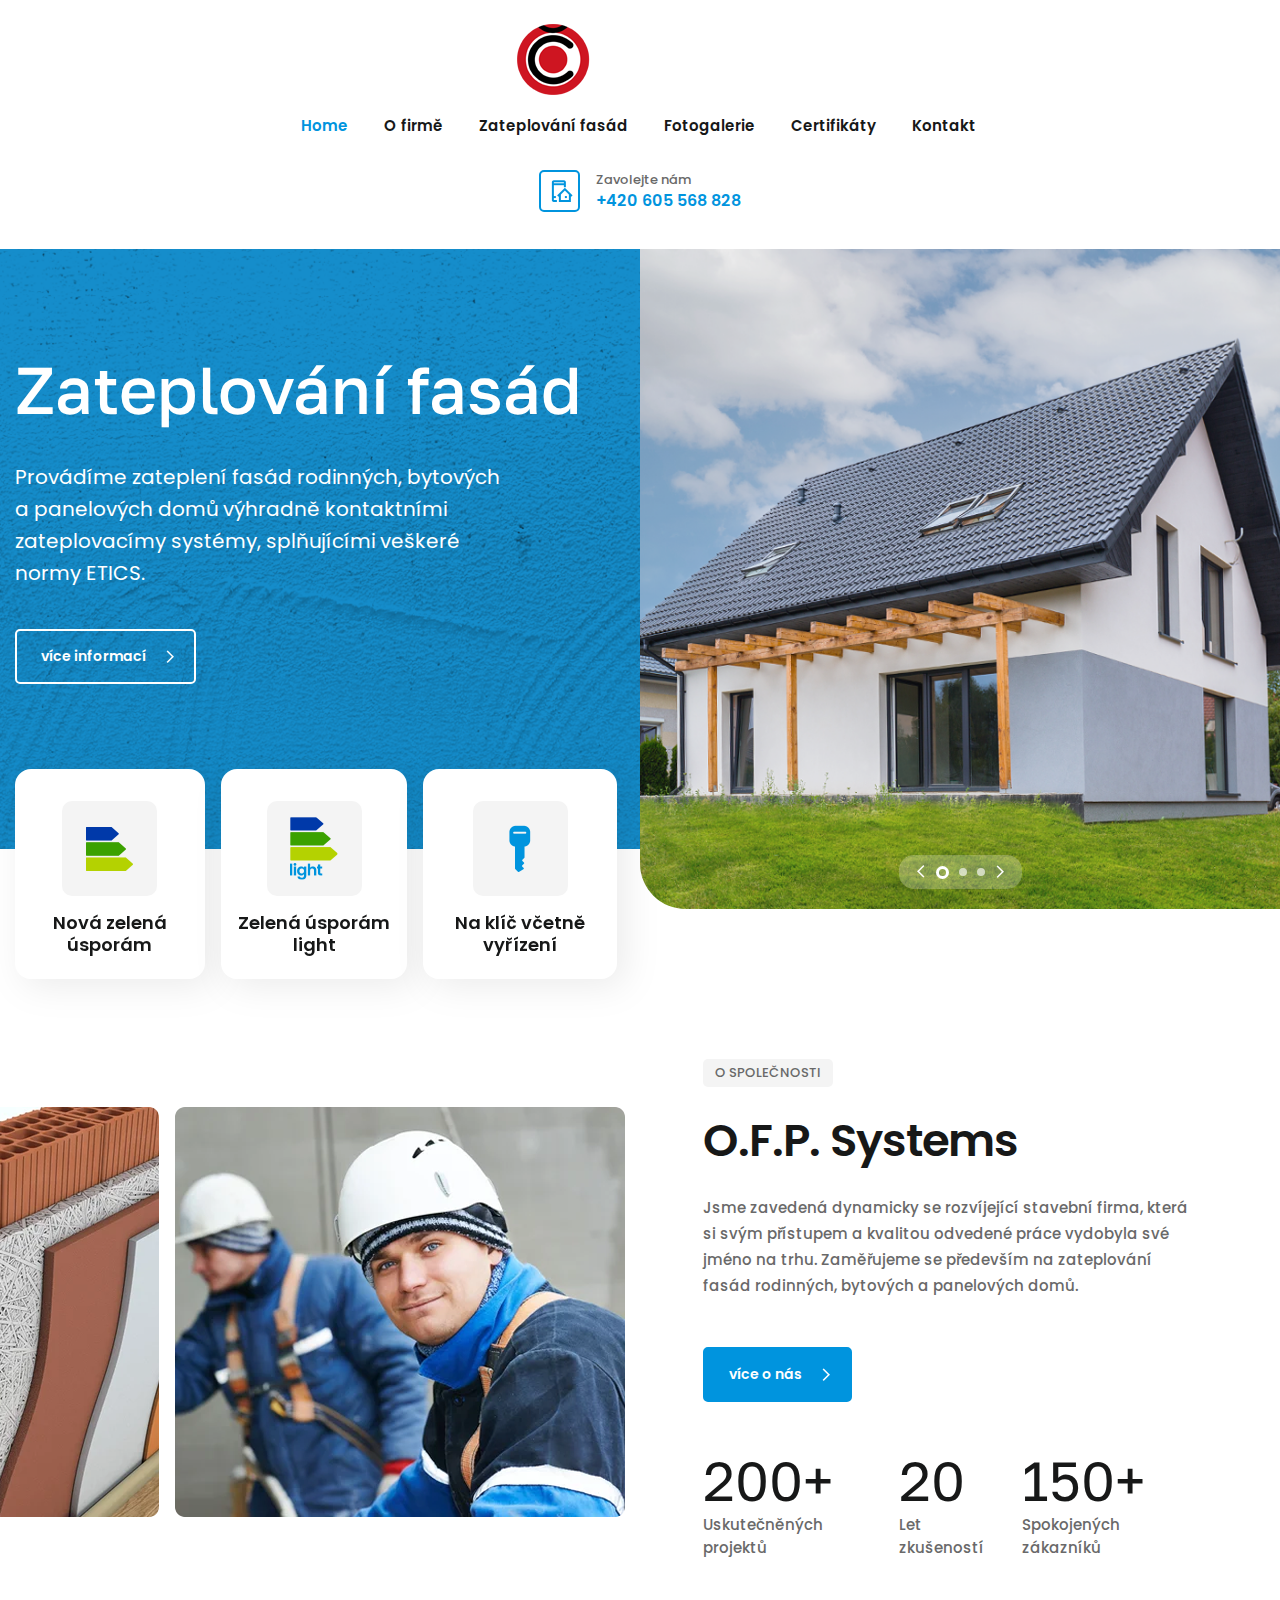
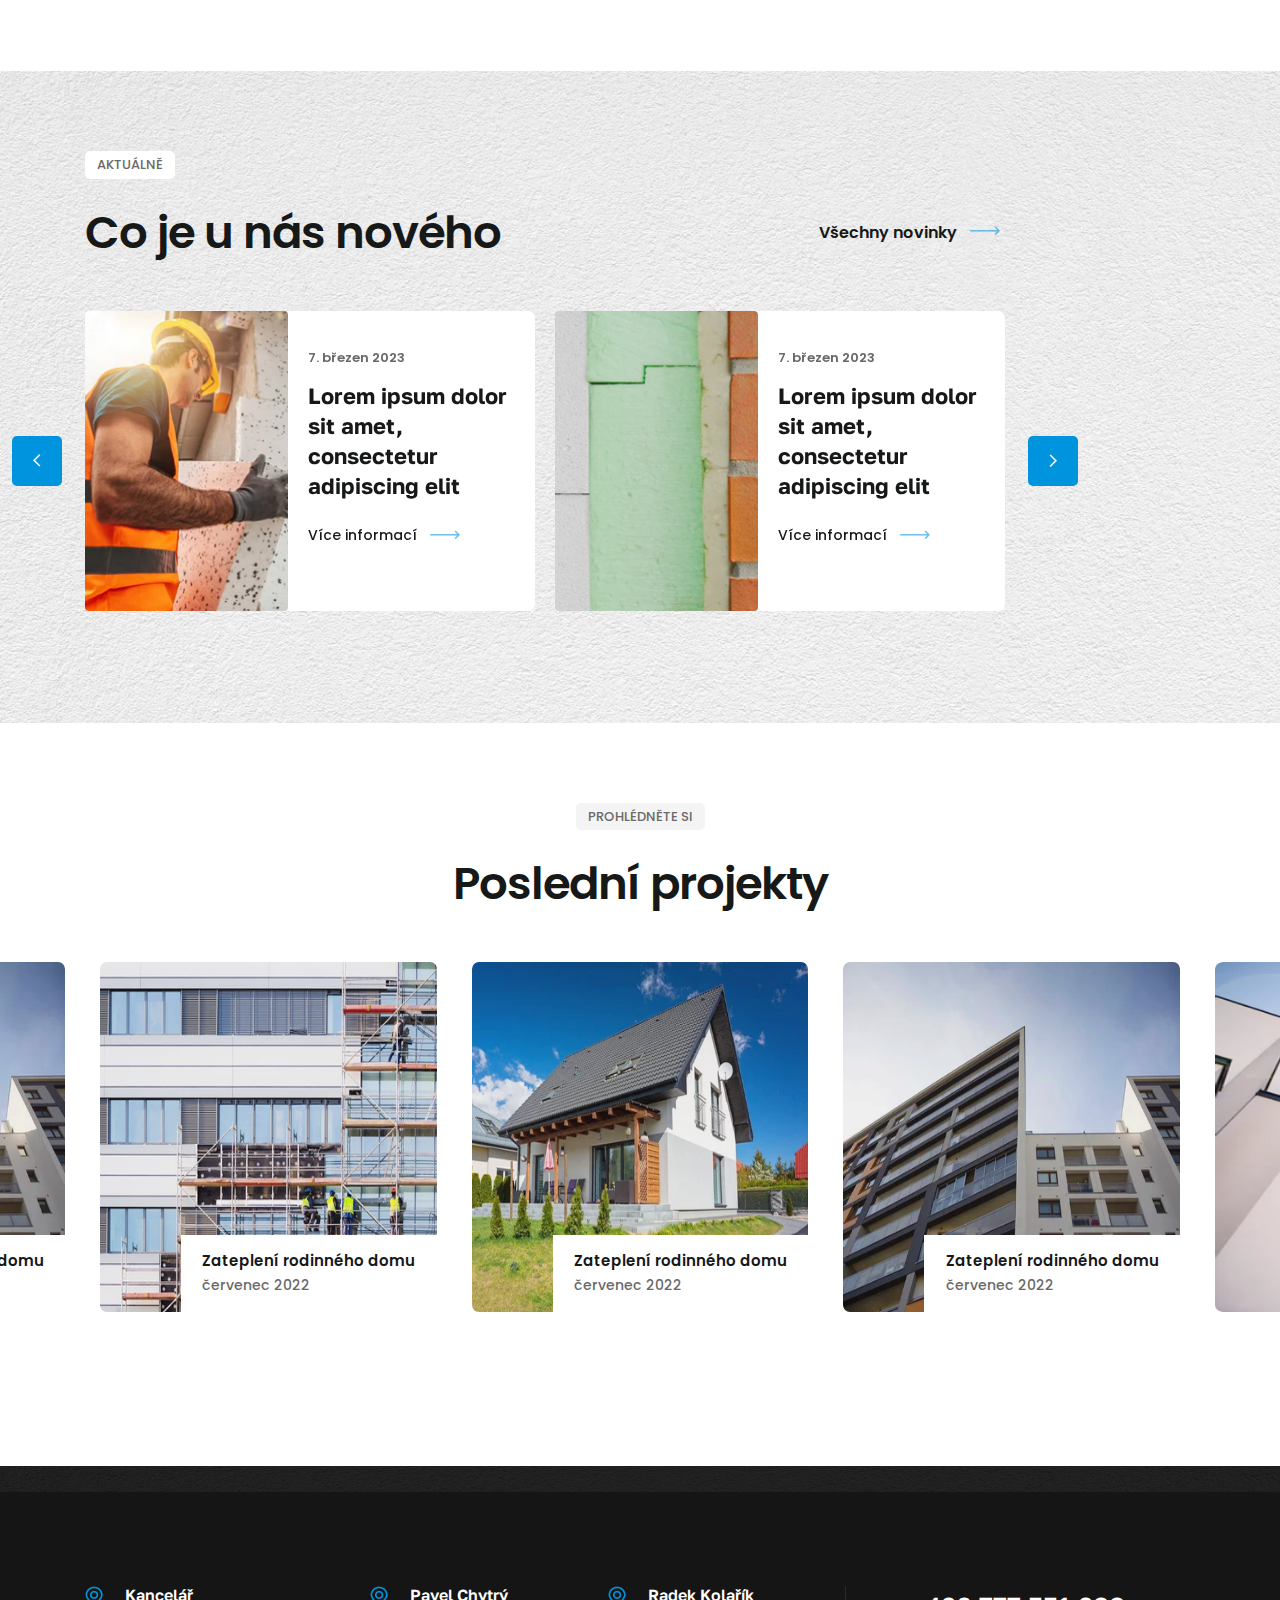
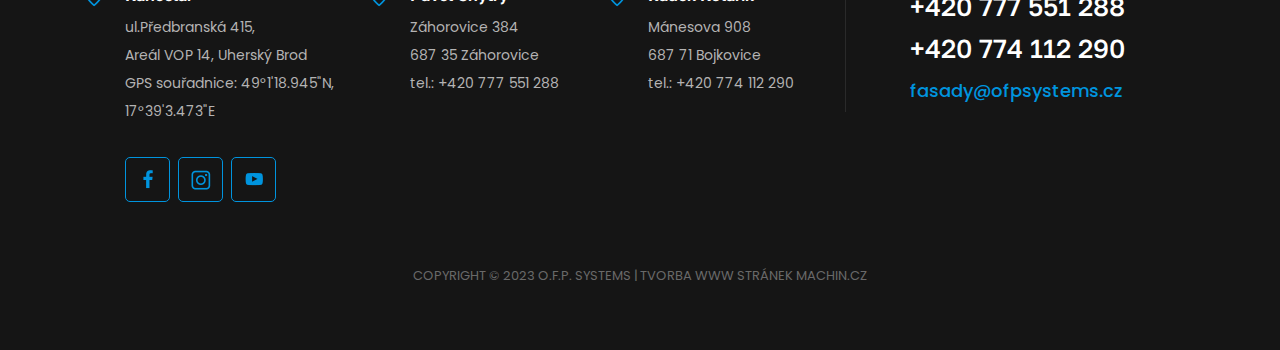
==== commit 0bfe6784: "homepage finished" ====
--- a/index.html
+++ b/index.html
@@ -3,69 +3,69 @@
     <!-- DEFAULTS -->
     <meta charset="UTF-8">
     <meta name="viewport" content="width=device-width, initial-scale=1.0">
-    <title>Červinka, s.r.o</title>
+    <title>OFP Systems</title>
     <!-- FONTS -->
     <link rel="preconnect" href="https://fonts.googleapis.com">
     <link rel="preconnect" href="https://fonts.gstatic.com" crossorigin>
-    <link href="https://fonts.googleapis.com/css2?family=Poppins:wght@300;400;500;600;700&display=swap" rel="stylesheet">
+    <link href="https://fonts.googleapis.com/css2?family=Golos+Text:wght@400;500;600;700&family=Poppins:wght@300;400;500;600;700&display=swap" rel="stylesheet">
     <!-- STYLE -->
-    <link rel="stylesheet" href="https://stackpath.bootstrapcdn.com/bootstrap/4.5.0/css/bootstrap.min.css">
+    <link rel="stylesheet" href="css/bootstrap.min.css">
     <link rel="stylesheet" href="css/owl.carousel.min.css">
     <link rel="stylesheet" href="css/owl.theme.default.min.css">
-    <link rel="stylesheet" href="css/fancybox.css">
+    <link rel="stylesheet" href="css/fancybox.css"> 
     <link rel="stylesheet" href="scss/main.css">
     <link rel="stylesheet" href="css/style.css">
 </head>
 <body>
-
     <div class="header">
-        <div class="container-fluid">
-            <nav class="header__nav navbar navbar-expand-lg navbar-dark">
+        <div class="container">
+            <nav class="header__nav navbar navbar-expand-lg navbar-light">
                 <a class="header__logo" href="#">
                     <img src="img/logo.png" alt="logo" class="img-fluid">
                 </a>
-                <button class="navbar-toggler" type="button" data-toggle="collapse" data-target="#head-nav" aria-controls="head-nav" aria-expanded="false" aria-label="Toggle navigation">
+                <button class="navbar-toggler" type="button" data-bs-toggle="collapse" data-bs-target="#nav" aria-controls="nav" aria-expanded="false" aria-label="Toggle navigation">
                     <span class="navbar-toggler-icon"></span>
                 </button>
-                <div class="collapse navbar-collapse" id="head-nav">
+                <div class="collapse navbar-collapse" id="nav">
                     <ul class="navbar-nav">
                         <li class="nav-item active">
                             <a class="nav-link" href="#">Home</a>
                         </li>
                         <li class="nav-item">
-                            <a class="nav-link" href="#">Naše služby</a>
-                        </li>
-                        <li class="nav-item">
-                            <a class="nav-link" href="#">Produkty</a>
-                        </li>
-                        <li class="nav-item">
                             <a class="nav-link" href="#">O firmě</a>
                         </li>
                         <li class="nav-item">
-                            <a class="nav-link" href="#">Kontakty</a>
-                        </li>
-                        <li class="nav-item header__button">
-                            <a href="#" class="button-red">
-                                <img src="img/icon-eshop.png" alt="eshop icon">
-                                E-shop
-                            </a>
+                            <a class="nav-link" href="#">Zateplování fasád</a>
+                        </li>
+                        <li class="nav-item">
+                            <a class="nav-link" href="#">Fotogalerie</a>
+                        </li>
+                        <li class="nav-item">
+                            <a class="nav-link" href="#">Certifikáty</a>
+                        </li>
+                        <li class="nav-item">
+                            <a class="nav-link" href="#">Kontakt</a>
                         </li>
                         <li class="nav-item header__contact">
-                            <a href="#" class="header__contact-phone">+42-724 437 479</a>
-                            <a href="#" class="header__contact-email">cervinka@cervinka-hodejice.cz</a>
+                            <div class="d-flex">
+                                <div class="header__rightbox-img">
+                                    <img src="img/icon-phone-blue.png" alt="phone">
+                                </div>
+                                <div class="header__contact mt-0">
+                                    <p class="header__contact-title mb-0">Zavolejte nám</p>
+                                    <a href="tel:+420605568828" class="header__contact-phone">+420 605 568 828</a>
+                                </div>
+                            </div>
                         </li>
                     </ul>
                 </div>
                 <div class="header__rightbox">
-                    <div class="header__button">
-                        <a href="#" class="button-red">
-                            <img src="img/icon-eshop.png" alt="eshop icon">
-                            E-shop
-                        </a>
+                    <div class="header__rightbox-img">
+                        <img src="img/icon-phone-blue.png" alt="phone">
                     </div>
                     <div class="header__contact">
-                        <a href="#" class="header__contact-phone">+42-724 437 479</a>
-                        <a href="#" class="header__contact-email">cervinka@cervinka-hodejice.cz</a>
+                        <p class="header__contact-title mb-0">Zavolejte nám</p>
+                        <a href="tel:+420605568828" class="header__contact-phone">+420 605 568 828</a>
                     </div>
                 </div>
             </nav>
@@ -73,112 +73,155 @@
     </div>
 
     <div class="banner">
-        <div class="banner__homepage owl-carousel owl-theme">
-            <div class="banner__item">
-                <img src="img/banner.png" alt="banner" class="img-fluid banner__image">
-                <div class="banner__contentbox">
-                    <div class="container">
-                        <h2 class="banner__title">Kompletní <br> protipožární zabezpečení</h2>
-                        <p class="banner__text">Prodej hasicí techniky, revize hasicích přístrojů a školení požární bezpečnosti.</p>
-                        <a href="" class="button-red">Více o firmě</a>
-                    </div>
-                </div>
-            </div>
-        </div>
-    </div>
-
-    <div class="services section">
-        <div class="container">
-            <div class="section__title">
-                <h2>Naše služby - vaše bezpečnost</h2>
-            </div>
-            <div class="section__content">
-                <div class="row">
-                    <div class="col-12 col-xl-6">
-                        <div class="services__box">
-                            <img src="img/sluzba1.png" alt="sluzba" class="img-fluid">
-                            <div>
-                                <h3>
-                                    <a href="" class="services__title">Servis, kontroly a opravy hasicí techniky</a>
-                                </h3>
-                                <p class="services__desctiption">Revize, kontroly a opravy hasicích přístrojů, detektorů kouře a další hasicí techniky.</p>
-                                <a href="" class="services__link">Více informací</a>
-                            </div>
-                        </div>
-                    </div>
-                    <div class="col-12 col-xl-6">
-                        <div class="services__box">
-                            <img src="img/sluzba2.png" alt="sluzba" class="img-fluid">
-                            <div>
-                                <h3>
-                                    <a href="" class="services__title">Školení požární ochrany</a>
-                                </h3>
-                                <p class="services__desctiption">Školení vedoucích zaměstnanců, zaměstnanců, odborná příprava členů preventivní požární hlídky a preventistů.</p>
-                                <a href="" class="services__link">Více informací</a>
-                            </div>
-                        </div>
-                    </div>
-                    <div class="col-12 col-xl-6">
-                        <div class="services__box">
-                            <img src="img/sluzba3.png" alt="sluzba" class="img-fluid">
-                            <div>
-                                <h3>
-                                    <a href="" class="services__title">Preventivní požární prohlídky</a>
-                                </h3>
-                                <p class="services__desctiption">Protipožární ochrana, zpracování požární dokumentace.</p>
-                                <a href="" class="services__link">Více informací</a>
-                            </div>
-                        </div>
-                    </div>
-                    <div class="col-12 col-xl-6">
-                        <div class="services__box">
-                            <img src="img/sluzba4.png" alt="sluzba" class="img-fluid">
-                            <div>
-                                <h3>
-                                    <a href="" class="services__title">Prodej další hasicí techniky</a>
-                                </h3>
-                                <p class="services__desctiption">Láhve na svařování, alarmy, sorbenty, výzbroj pro hasiče.</p>
-                                <a href="" class="services__link">Více informací</a>
-                            </div>
-                        </div>
-                    </div>
-                </div>
-            </div>
-        </div>
-    </div>
-    
-    <div class="about section section__dark">
+        <div class="row m-0">
+            <div class="col-12 col-lg-6 p-0 order-2 order-lg-1">
+                <div class="banner__texts">
+                    <div class="container me-lg-0 pe-lg-0 container-split-left">
+                        <h2>Zateplování fasád</h2>
+                        <p>Provádíme zateplení fasád rodinných, bytových a panelových domů výhradně kontaktními zateplovacímy systémy, splňujícími veškeré normy ETICS. </p>
+                        <a href="#" class="button-white-bordered button-arrow-white">více informací</a>
+                    </div>
+                </div>
+                <div class="container me-lg-0 pe-lg-0 container-split-left">
+                    <div class="banner__boxes">
+                        <div class="banner__boxes-box">
+                            <div class="banner__boxes-img m-auto">
+                                <img src="img/icon-green.png" alt="green">    
+                            </div>
+                            <h3>Nová zelená úsporám</h3>
+                        </div>
+                        <div class="banner__boxes-box">
+                            <div class="banner__boxes-img m-auto">
+                                <img src="img/icon-greenLight.png" alt="greenLight">    
+                            </div>
+                            <h3>Zelená úsporám light</h3>
+                        </div>
+                        <div class="banner__boxes-box">
+                            <div class="banner__boxes-img m-auto">
+                                <img src="img/icon-key-blue.png" alt="key">    
+                            </div>
+                            <h3>Na klíč včetně vyřízení</h3>
+                        </div>
+                    </div>
+                </div>
+            </div>
+            <div class="col-12 col-lg-6 p-0 order-1 order-lg-2">
+                <div class="banner__homepage owl-carousel owl-theme">
+                    <div class="banner__item">
+                        <img src="img/slider-home.png" alt="banner" class="img-fluid banner__image">
+                    </div>
+                    <div class="banner__item">
+                        <img src="img/slider-home.png" alt="banner" class="img-fluid banner__image">
+                    </div>
+                    <div class="banner__item">
+                        <img src="img/slider-home.png" alt="banner" class="img-fluid banner__image">
+                    </div>
+                </div>
+            </div>
+        </div>
+    </div>
+
+    <div class="about section">
         <div class="container">
             <div class="row">
                 <div class="col-12 col-lg-6 order-2 order-lg-1">
-                    <img src="img/homepage-map.png" alt="mapa" class="img-fluid mt-5 mt-lg-0">
+                    <div class="about__images">
+                        <img src="img/about-img1.png" alt="about" class="img-fluid">
+                        <img src="img/about-img2.png" alt="about" class="img-fluid">
+                    </div>
                 </div>
                 <div class="col-12 col-lg-6 order-1 order-lg-2">
-                    <div class="section__title ">
-                        <h2>Hasící technika Červinka, s.r.o.</h2>
-                    </div>
-                    <div class="section__content">
-                        <div class="about__description">
-                            <p><b>Společnost Červinka-Czech Republic s.r.o.</b> založil pan Jiří Červinka roku 1992. Od té doby si upevnila postavení na trhu a stala se jedním z významných dodavatelů protipožárního vybavení v Evropě.</p>
-                            <p>Červinka-Czech Republic s.r.o. je nejen výrobcem, ale i distributorem hasicích přístrojů, hydrantového vybavení, výrobků protipožární ochrany a autodoplňků. Disponuje vlastním týmem revizních techniků, kteří provádějí širokou škálu služeb přímo u zákazníka po celé ČR, jako např. opravy a kontroly hasicích přístrojů, hydrantových systémů, tlakové zkoušky požárních hadic a suchovodů, požární zabezpečení staveb atd.</p>
-                        </div>
-                        <div class="about__numbers">
-                            <div>
-                                <img src="img/icon-trusted.png" alt="icon">
-                                <p class="about__numbers-count">30+</p>
-                                <p class="about__numbers-description">let zkušeností</p>
-                            </div>
-                            <div>
-                                <img src="img/icon-countries.png" alt="icon">
-                                <p class="about__numbers-count">35+</p>
-                                <p class="about__numbers-description">exportních zemí</p>
-                            </div>
-                            <div>
-                                <img src="img/icon-customers.png" alt="icon">
-                                <p class="about__numbers-count">100+</p>
-                                <p class="about__numbers-description">pravidelných zákazníků</p>
-                            </div>
-                        </div>
+                    <div class="about__container">
+                        <div class="section__pretitle">
+                            <span>O společnosti</span>
+                        </div>
+                        <div class="section__title ">
+                            <h1>O.F.P. Systems</h1>
+                        </div>
+                        <div class="section__content">
+                            <div class="about__description">
+                                <p>Jsme zavedená dynamicky se rozvíjející stavební firma, která si svým přístupem a kvalitou odvedené práce vydobyla své jméno na trhu. Zaměřujeme se především na zateplování fasád rodinných, bytových a panelových domů.</p>
+                            </div>
+                            <a href="#" class="button-blue button-arrow-white">více o nás</a>
+                            <div class="about__numbers">
+                                <div>
+                                    <p class="about__numbers-count">200+</p>
+                                    <p class="about__numbers-description">Uskutečněných projektů</p>
+                                </div>
+                                <div>
+                                    <p class="about__numbers-count">20</p>
+                                    <p class="about__numbers-description">Let zkušeností</p>
+                                </div>
+                                <div>
+                                    <p class="about__numbers-count">150+</p>
+                                    <p class="about__numbers-description">Spokojených zákazníků</p>
+                                </div>
+                            </div>
+                        </div>
+                    </div>
+                </div>
+            </div>
+        </div>
+    </div>
+
+    <div class="news section">
+        <div class="container">
+            <div class="section__pretitle section__pretitle-light">
+                <span>Aktuálně</span>
+            </div>
+            <div class="row">
+                <div class="col-12 col-xl-10">
+                    <div class="news__heading d-flex justify-content-between align-items-center">
+                        <div class="section__title">
+                            <h2>Co je u nás nového</h2>
+                        </div>
+                        <div class="news__more d-none d-md-block">
+                            <a href="#">Všechny novinky</a>
+                        </div>
+                    </div>
+                    <div class="news__content">
+                        <div class="news__slider owl-carousel owl-theme">
+                            <div class="news__box">
+                                <a href="#">
+                                    <img src="img/news-img1.png" alt="news" class="img-fluid news__img">
+                                </a>
+                                <div class="news__body d-flex flex-column">
+                                    <span class="news__date">7. březen 2023</span>
+                                    <a href="#" class="news__title">Lorem ipsum dolor sit amet, consectetur adipiscing elit</a>
+                                    <a href="#" class="news__arrowMore">Více informací</a>    
+                                </div>
+                            </div>
+                            <div class="news__box">
+                                <a href="#">
+                                    <img src="img/news-img2.png" alt="news" class="img-fluid news__img">
+                                </a>
+                                <div class="news__body d-flex flex-column">
+                                    <span class="news__date">7. březen 2023</span>
+                                    <a href="#" class="news__title">Lorem ipsum dolor sit amet, consectetur adipiscing elit</a>
+                                    <a href="#" class="news__arrowMore">Více informací</a>    
+                                </div>
+                            </div>
+                            <div class="news__box">
+                                <a href="#">
+                                    <img src="img/news-img1.png" alt="news" class="img-fluid news__img">
+                                </a>
+                                <div class="news__body d-flex flex-column">
+                                    <span class="news__date">7. březen 2023</span>
+                                    <a href="#" class="news__title">Lorem ipsum dolor sit amet, consectetur adipiscing elit</a>
+                                    <a href="#" class="news__arrowMore">Více informací</a>    
+                                </div>
+                            </div>
+                            <div class="news__box">
+                                <a href="#">
+                                    <img src="img/news-img2.png" alt="news" class="img-fluid news__img">
+                                </a>
+                                <div class="news__body d-flex flex-column">
+                                    <span class="news__date">7. březen 2023</span>
+                                    <a href="#" class="news__title">Lorem ipsum dolor sit amet, consectetur adipiscing elit</a>
+                                    <a href="#" class="news__arrowMore">Více informací</a>    
+                                </div>
+                            </div>
+                        </div>    
                     </div>
                 </div>
             </div>
@@ -187,69 +230,77 @@
 
     <div class="gallery section">
         <div class="container">
-            <div class="section__title">
-                <h2>Reference</h2>
-            </div>
-            <div class="section__content">
-                <div class="gallery__homepage owl-carousel owl-theme">
-                    <div class="item">
-                        <a href="img/gal1.png" data-fancybox="homepage-gal">
-                            <img src="img/gal1.png" alt="gal" class="img-fluid">
-                        </a>
-                        <a href="img/gal3.png" data-fancybox="homepage-gal">
-                            <img src="img/gal3.png" alt="gal" class="img-fluid">
-                        </a>
-                    </div>
-                    <div class="item">
-                        <a href="img/gal2.png" data-fancybox="homepage-gal">
-                            <img src="img/gal2.png" alt="gal" class="img-fluid">
-                        </a>
-                        <a href="img/gal4.png" data-fancybox="homepage-gal">
-                            <img src="img/gal4.png" alt="gal" class="img-fluid">
-                        </a>
-                    </div>
-                    <div class="item">
-                        <a href="img/gal4.png" data-fancybox="homepage-gal">
-                            <img src="img/gal4.png" alt="gal" class="img-fluid">
-                        </a>
-                        <a href="img/gal2.png" data-fancybox="homepage-gal">
-                            <img src="img/gal2.png" alt="gal" class="img-fluid">
-                        </a>
-                    </div>
-                    <div class="item">
-                        <a href="img/gal3.png" data-fancybox="homepage-gal">
-                            <img src="img/gal3.png" alt="gal" class="img-fluid">
-                        </a>
-                        <a href="img/gal1.png" data-fancybox="homepage-gal">
-                            <img src="img/gal1.png" alt="gal" class="img-fluid">
-                        </a>
-                    </div>
-                    <div class="item">
-                        <a href="img/gal1.png" data-fancybox="homepage-gal">
-                            <img src="img/gal1.png" alt="gal" class="img-fluid">
-                        </a>
-                        <a href="img/gal3.png" data-fancybox="homepage-gal">
-                            <img src="img/gal3.png" alt="gal" class="img-fluid">
-                        </a>
-                    </div>
-                </div>
-            </div>
-        </div>
-    </div>
-
-    <div class="brands">
-        <h2 class="brands__title"><span>Zastoupení značek</span></h2>
-        <div class="container">
-            <div class="brands__homepage owl-carousel owl-theme">
-                <div class="item">
-                    <a href="#">
-                        <img src="img/company1.png" alt="brand">
-                    </a>
-                </div>
-                <div class="item">
-                    <a href="#">
-                        <img src="img/company2.png" alt="brand">
-                    </a>
+            <div class="section__pretitle section__title-center">
+                <span>Prohlédněte si</span>
+            </div>
+            <div class="section__title section__title-center">
+                <h2>Poslední projekty</h2>
+            </div>
+        </div>
+        <div class="section__content">
+            <div class="gallery__homepage owl-carousel owl-theme">
+                <div class="gallery__item">
+                    <a href="img/projects-img1.png" data-fancybox="homepage-gal" class="fancybox">
+                        <img src="img/projects-img1.png" alt="gal" class="img-fluid">
+                    </a>
+                    <div class="gallery__item-description">
+                        <p>Zateplení rodinného domu</p>
+                        <span>červenec 2022</span>
+                    </div>
+                </div>
+                <div class="gallery__item">
+                    <a href="img/projects-img2.png" data-fancybox="homepage-gal" class="fancybox">
+                        <img src="img/projects-img2.png" alt="gal" class="img-fluid">
+                    </a>
+                    <div class="gallery__item-description">
+                        <p>Zateplení rodinného domu</p>
+                        <span>červenec 2022</span>
+                    </div>
+                </div>
+                <div class="gallery__item">
+                    <a href="img/projects-img3.png" data-fancybox="homepage-gal" class="fancybox">
+                        <img src="img/projects-img3.png" alt="gal" class="img-fluid">
+                    </a>
+                    <div class="gallery__item-description">
+                        <p>Zateplení rodinného domu</p>
+                        <span>červenec 2022</span>
+                    </div>
+                </div>
+                <div class="gallery__item">
+                    <a href="img/projects-img4.png" data-fancybox="homepage-gal" class="fancybox">
+                        <img src="img/projects-img4.png" alt="gal" class="img-fluid">
+                    </a>
+                    <div class="gallery__item-description">
+                        <p>Zateplení rodinného domu</p>
+                        <span>červenec 2022</span>
+                    </div>
+                </div>
+                <div class="gallery__item">
+                    <a href="img/projects-img1.png" data-fancybox="homepage-gal" class="fancybox">
+                        <img src="img/projects-img1.png" alt="gal" class="img-fluid">
+                    </a>
+                    <div class="gallery__item-description">
+                        <p>Zateplení rodinného domu</p>
+                        <span>červenec 2022</span>
+                    </div>
+                </div>
+                <div class="gallery__item">
+                    <a href="img/projects-img2.png" data-fancybox="homepage-gal" class="fancybox">
+                        <img src="img/projects-img2.png" alt="gal" class="img-fluid">
+                    </a>
+                    <div class="gallery__item-description">
+                        <p>Zateplení rodinného domu</p>
+                        <span>červenec 2022</span>
+                    </div>
+                </div>
+                <div class="gallery__item">
+                    <a href="img/projects-img3.png" data-fancybox="homepage-gal" class="fancybox">
+                        <img src="img/projects-img3.png" alt="gal" class="img-fluid">
+                    </a>
+                    <div class="gallery__item-description">
+                        <p>Zateplení rodinného domu</p>
+                        <span>červenec 2022</span>
+                    </div>
                 </div>
             </div>
         </div>
@@ -258,45 +309,52 @@
     <div class="footer">
         <div class="container">
             <div class="row">
+                <div class="col-12 col-md-6 col-xl-3">
+                    <div class="footer__address footer__pin">
+                        <h3>Kancelář</h3>
+                        <p>ul.Předbranská 415,</p>
+                        <p>Areál VOP 14, Uherský Brod</p>
+                        <p>GPS souřadnice: 49°1'18.945"N, 17°39'3.473"E</p>
+                    </div>
+                </div>
+                <div class="col-12 col-md-12 col-xl-5">
+                    <div class="row">
+                        <div class="col-12 col-md-6">
+                            <div class="footer__address footer__pin">
+                                <h3>Pavel Chytrý</h3>
+                                <p>Záhorovice 384</p>
+                                <p>687 35 Záhorovice</p>
+                                <p>tel.: +420 777 551 288</p>
+                            </div>
+                        </div>
+                        <div class="col-12 col-md-6">
+                            <div class="footer__address footer__pin">
+                                <h3>Radek Kolařík</h3>
+                                <p>Mánesova 908</p>
+                                <p>687 71 Bojkovice</p>
+                                <p>tel.: +420 774 112 290</p>
+                            </div>
+                        </div>
+                    </div>
+                </div>
                 <div class="col-12 col-md-6 col-xl-4">
-                    <div class="footer__address">
-                        <p>Červinka s.r.o. - Hodějice</p>
-                        <p>Rostislavova 1265</p>
-                        <p>Uherské Hradiště 68601</p>
-                    </div>
-                    <div class="footer__contact">
-                        <a href="" class="footer__email">+420 724 437 479</a>
-                        <a href="">cervinka@cervinka-hodejice.cz</a>
-                    </div>
-                </div>
-                <div class="col-12 col-md-6 col-xl-4">
-                    <span class="footer__preTitle">pokud potřebujete více informací ?</span>
-                    <h2 class="footer__title">Neváhejte nás kontaktovat</h2>
-                    <form action="">
-                        <input type="text" placeholder="Jméno">
-                        <input type="text" placeholder="Email">
-                        <textarea placeholder="S čím vám můžeme pomoci ..."></textarea>
-                        <input type="submit" class="button-red">
-                    </form>
-                </div>
-                <div class="col-12 col-md-6 col-xl-4">
-                    <div class="pl-xl-5">
-                        <span class="footer__preTitle">Sledujte nás</span>
+                    <div class="footer__contacts">
+                        <a href="tel:+420 777 551 288" class="footer__contacts-tel">+420 777 551 288</a>
+                        <a href="tel:+420 774 112 290" class="footer__contacts-tel">+420 774 112 290</a>
+                        <a href="mailto:fasady@ofpsystems.cz" class="footer__contacts-mail">fasady@ofpsystems.cz</a>
+                    </div>
+                </div>
+                <div class="col-12">
+                    <div class="">
                         <div class="footer__socials">
                             <a href="#">
-                                <img src="img/icon-fb.png" alt="fb">
+                                <img src="img/icon-fb-blue.png" alt="fb">
                             </a>
                             <a href="#">
-                                <img src="img/icon-tw.png" alt="tw">
+                                <img src="img/icon-ig-blue.png" alt="ig">
                             </a>
                             <a href="#">
-                                <img src="img/icon-ig.png" alt="ig">
-                            </a>
-                            <a href="#">
-                                <img src="img/icon-yt.png" alt="yt">
-                            </a>
-                            <a href="#">
-                                <img src="img/icon-in.png" alt="in">
+                                <img src="img/icon-yt-blue.png" alt="yt">
                             </a>
                         </div>    
                     </div>
@@ -307,13 +365,13 @@
 
     <div class="copyright">
         <div class="container">
-            <p>COPYRIGHT © 2022 Červinka s.r.o  |  TVORBA WWW STRÁNEK <a href="https://machin.cz/">MACHIN.CZ</a></p>
+            <p>COPYRIGHT © 2023 O.F.P. SYSTEMS  |  TVORBA WWW STRÁNEK <a href="https://machin.cz/">MACHIN.CZ</a></p>
         </div>
     </div>
 
     <script src="js/jquery-3.6.1.min.js"></script>
-    <script src="https://cdn.jsdelivr.net/npm/popper.js@1.16.0/dist/umd/popper.min.js" integrity="sha384-Q6E9RHvbIyZFJoft+2mJbHaEWldlvI9IOYy5n3zV9zzTtmI3UksdQRVvoxMfooAo" crossorigin="anonymous"></script>
-    <script src="https://stackpath.bootstrapcdn.com/bootstrap/4.5.0/js/bootstrap.min.js" integrity="sha384-OgVRvuATP1z7JjHLkuOU7Xw704+h835Lr+6QL9UvYjZE3Ipu6Tp75j7Bh/kR0JKI" crossorigin="anonymous"></script>
+    <script src="js/popper.min.js"></script>
+    <script src="js/bootstrap.min.js"></script>
     <script src="js/fancybox.umd.js"></script>
     <script src="js/owl.carousel.min.js"></script>
     <script src="js/javascript.js"></script>
--- a/scss/main.css
+++ b/scss/main.css
@@ -24,15 +24,23 @@
 }
 
 a {
-  color: #e30f20;
+  text-decoration: none;
+  color: #0094de;
+}
+
+a:hover {
+  text-decoration: underline;
+  color: #0094de;
 }
 
 h1, h2, h3, h4, h5, h6 {
-  color: #000;
+  color: #171818;
 }
 
 p, ul, ol {
-  color: #7e7e7e;
+  color: #696969;
+  font-size: 15px;
+  font-weight: 400;
 }
 
 input, textarea {
@@ -54,12 +62,12 @@
 }
 
 .header {
-  background-color: #000;
+  background-color: #fff;
 }
 .header__nav {
-  padding: 1rem 1rem;
-}
-@media (max-width: 1500px) {
+  padding: 1.5rem 0;
+}
+@media (max-width: 1600px) {
   .header__nav {
     flex-wrap: wrap;
     display: flex;
@@ -77,49 +85,47 @@
     padding: 1rem 0;
   }
 }
-.header #head-nav {
-  padding-left: 8rem;
-}
-.header #head-nav .nav-item .nav-link {
-  color: #fff;
-  font-size: 17px;
-  font-weight: 500;
+.header #nav .navbar-nav {
+  margin: 0 auto;
+}
+.header #nav .nav-item .nav-link {
+  color: #171818;
+  font-size: 15px;
+  font-weight: 600;
   padding: 0.5rem 1rem;
   margin-right: 0.25rem;
-  border: 2px solid transparent;
-}
-@media (max-width: 993px) {
-  .header #head-nav .nav-item .nav-link {
+  text-decoration: none;
+}
+@media (max-width: 993px) {
+  .header #nav .nav-item .nav-link {
     margin-right: 0;
-    margin-bottom: 0.25rem;
-  }
-}
-.header #head-nav .nav-item.active .nav-link, .header #head-nav .nav-item .nav-link:hover {
-  color: #e30f20;
-  border: 2px solid #e30f20;
-  border-radius: 4px;
-}
-.header #head-nav .nav-item.header__button {
+    padding: 0.4rem 0;
+  }
+}
+.header #nav .nav-item.active .nav-link, .header #nav .nav-item .nav-link:hover {
+  color: #0094de;
+}
+.header #nav .nav-item.header__button {
   display: none;
 }
-.header #head-nav .nav-item.header__button a {
+.header #nav .nav-item.header__button a {
   width: 100%;
 }
-@media (max-width: 1500px) {
-  .header #head-nav .nav-item.header__button {
+@media (max-width: 1600px) {
+  .header #nav .nav-item.header__button {
     display: block;
   }
 }
-.header #head-nav .nav-item.header__contact {
+.header #nav .nav-item.header__contact {
   display: none;
 }
 @media (max-width: 993px) {
-  .header #head-nav .nav-item.header__contact {
+  .header #nav .nav-item.header__contact {
     display: flex;
   }
 }
-@media (max-width: 1500px) {
-  .header #head-nav {
+@media (max-width: 1600px) {
+  .header #nav {
     padding-left: 0rem;
     padding: 0.75rem 0;
     width: 100%;
@@ -127,7 +133,7 @@
   }
 }
 @media (max-width: 993px) {
-  .header #head-nav {
+  .header #nav {
     padding: 1.25rem 0;
   }
 }
@@ -137,7 +143,20 @@
   align-items: center;
   flex-direction: row;
 }
-@media (max-width: 1500px) {
+.header__rightbox-img {
+  border: 2px solid #0094de;
+  border-radius: 5px;
+  -webkit-border-radius: 5px;
+  -moz-border-radius: 5px;
+  -ms-border-radius: 5px;
+  -o-border-radius: 5px;
+  padding: 0.5rem 0.35rem;
+  margin-right: 1rem;
+}
+.header__rightbox-img img {
+  margin-left: 0.25rem;
+}
+@media (max-width: 1600px) {
   .header__rightbox .header__button {
     display: none;
   }
@@ -147,7 +166,7 @@
     display: none;
   }
 }
-@media (max-width: 1500px) {
+@media (max-width: 1600px) {
   .header__rightbox {
     padding: 0.5rem 0;
   }
@@ -167,34 +186,22 @@
   justify-content: center;
   align-items: flex-start;
   flex-direction: column;
-  padding: 0.25rem 0 0.25rem 4rem;
-  margin-left: 1.75rem;
-  background-image: url("../img/icon-contact.png");
-  background-position: left center;
-  background-repeat: no-repeat;
+  padding: 0.25rem 0;
+}
+.header__contact-title {
+  color: #696969;
+  font-size: 13px;
+  font-weight: 500;
 }
 .header__contact-phone {
-  color: #fff !important;
-  font-weight: 600;
-}
-.header__contact-email {
-  color: #e30f20 !important;
-  font-weight: 500;
-}
-.header__contact a {
-  font-size: 17px;
-  line-height: 23px;
-}
-@media (max-width: 993px) {
-  .header__contact a {
-    font-size: 15px;
-    line-height: 21px;
-  }
+  font-weight: 600;
+  font-size: 16px;
+  color: #0094de;
 }
 @media (max-width: 993px) {
   .header__contact {
-    margin-left: 0;
-    margin-top: 1.5rem;
+    margin: 0.5rem 0 0 0;
+    padding: 0;
   }
 }
 .header__subpage {
@@ -209,7 +216,6 @@
   border-top: 1px solid #3d3d3d;
 }
 .header__breadcrumb h1 {
-  color: #fff;
   font-size: 44px;
   font-weight: 600;
   letter-spacing: -0.5px;
@@ -227,7 +233,6 @@
   }
 }
 .header__breadcrumb ul li a {
-  color: #fff;
   font-weight: 400;
   font-size: 13px;
 }
@@ -241,90 +246,173 @@
   font-weight: 500;
 }
 
-.button-red {
+.button-white-bordered {
   display: block;
-  border-radius: 4px;
-  border: 2px solid #e30f20;
-  background-color: #e30f20;
-  font-size: 15px;
-  font-weight: 600;
-  padding: 0.6rem 1rem;
+  border-radius: 5px;
+  border: 2px solid #fff;
   color: #fff;
+  background-color: transparent;
+  font-size: 14px;
+  font-weight: 600;
+  padding: 0.95rem 1.5rem;
   width: fit-content;
   width: -moz-fit-content;
 }
-.button-red:hover {
-  background-color: #000;
+.button-white-bordered:hover {
+  background-color: #fff;
+  color: #0094de;
+  text-decoration: none;
+}
+
+.button-blue {
+  display: block;
+  border-radius: 5px;
+  border: 2px solid #0094de;
   color: #fff;
+  background-color: #0094de;
+  font-size: 14px;
+  font-weight: 600;
+  padding: 0.95rem 1.5rem;
+  width: fit-content;
+  width: -moz-fit-content;
+}
+.button-blue:hover {
+  background-color: #fff;
+  color: #0094de;
   text-decoration: none;
 }
-.button-red img {
-  margin-right: 0.5rem;
-  display: inline-block;
-}
-
-.banner__contentbox {
-  position: absolute;
-  top: 0;
-  left: 0;
-  width: 70%;
-  height: 100%;
+
+.button-arrow-white {
+  padding: 0.95rem 3rem 0.95rem 1.5rem;
+  background-image: url("../img/arrow-right-white.png");
+  background-repeat: no-repeat;
+  background-position: right 1.25rem center;
+}
+.button-arrow-white:hover {
+  background-image: url("../img/arrow-right-blue.png");
+}
+
+.banner__texts {
+  background-image: url("../img/bg-header.png");
+  background-repeat: no-repeat;
+  background-size: cover;
+  height: 600px;
   display: flex;
   justify-content: center;
   align-items: center;
-  padding: 0 10rem;
-}
-@media (max-width: 1200px) {
-  .banner__contentbox {
-    padding: 0 6rem;
-    width: 100%;
-  }
-}
-@media (max-width: 768px) {
-  .banner__contentbox {
-    padding: 0;
-    width: 100%;
-  }
-}
-.banner__title {
+  padding-bottom: 4rem;
+}
+@media (max-width: 993px) {
+  .banner__texts {
+    margin-top: -2.75rem;
+    padding-top: 2rem;
+  }
+}
+@media (max-width: 768px) {
+  .banner__texts {
+    text-align: center;
+  }
+}
+.banner__texts h2 {
   color: #fff;
-  font-size: 62px;
-  text-shadow: 3px 3px 0px rgb(160, 160, 162);
-  letter-spacing: -2.25px;
-  font-weight: 600;
+  font-family: "Golos Text", sans-serif;
+  font-size: 66px;
   margin-bottom: 2rem;
 }
 @media (max-width: 768px) {
-  .banner__title {
-    font-size: 45px;
-    letter-spacing: -1px;
-    text-shadow: 2px 2px 0px rgb(160, 160, 162);
+  .banner__texts h2 {
+    font-size: 52px;
+  }
+}
+.banner__texts p {
+  font-size: 20px;
+  line-height: 32px;
+  color: #fff;
+  max-width: 80%;
+  margin-bottom: 2.5rem;
+}
+@media (max-width: 768px) {
+  .banner__texts p {
+    max-width: 100%;
+    font-size: 16px;
+    line-height: 28px;
+  }
+}
+@media (max-width: 768px) {
+  .banner__texts a.button-white-bordered {
+    margin: 0 auto;
+  }
+}
+.banner__boxes {
+  display: flex;
+  margin-top: -5rem;
+  margin-right: 0.5rem;
+}
+@media (max-width: 768px) {
+  .banner__boxes {
+    flex-wrap: wrap;
+    justify-content: center;
+    margin-right: 0;
+  }
+}
+@media (max-width: 576px) {
+  .banner__boxes {
+    flex-direction: column;
+    align-items: center;
+  }
+}
+.banner__boxes-box {
+  background-color: #fff;
+  border-radius: 1rem;
+  padding: 2rem 1rem 1.5rem;
+  max-width: 195px;
+  text-align: center;
+  filter: drop-shadow(8.045px 7.502px 17.5px rgba(0, 0, 0, 0.08));
+}
+.banner__boxes-box:not(:last-child) {
+  margin-right: 1rem;
+}
+@media (max-width: 768px) {
+  .banner__boxes-box {
     margin-bottom: 1rem;
   }
 }
-.banner__text {
-  color: #fff;
-  text-shadow: 1px 1px 0px rgb(160, 160, 162);
+@media (max-width: 576px) {
+  .banner__boxes-box {
+    margin-right: 0 !important;
+    display: flex;
+    align-items: center;
+    max-width: 100%;
+    padding: 1rem;
+  }
+}
+.banner__boxes-box h3 {
   font-size: 18px;
-  margin-bottom: 2rem;
-}
-@media (max-width: 768px) {
-  .banner__text {
-    margin-bottom: 1.5rem;
-  }
-}
-.banner .button-red {
-  padding: 0.75rem 1.75rem;
-  font-weight: 400;
-  font-size: 13px;
-}
-.banner .button-red:hover {
-  border-color: #000;
+  font-weight: 600;
+  margin: 1rem 0 0 0;
+}
+@media (max-width: 576px) {
+  .banner__boxes-box h3 {
+    margin: 0 0 0 1rem;
+  }
+}
+.banner__boxes-box:hover {
+  filter: drop-shadow(8.045px 7.502px 17.5px rgba(0, 148, 222, 0.16));
+}
+.banner__boxes-img {
+  background-color: #f4f4f4;
+  padding: 0.25rem;
+  height: 95px;
+  width: 95px;
+  border-radius: 10px;
+  display: flex;
+  justify-content: center;
+  align-items: center;
 }
 .banner__item img {
-  max-height: 874px;
-  max-width: 102%;
-  width: 102% !important;
+  max-height: 720px;
+  min-height: 660px;
+  border-bottom-left-radius: 2.85rem;
   object-fit: cover;
 }
 @media (max-width: 1200px) {
@@ -334,8 +422,59 @@
 }
 @media (max-width: 576px) {
   .banner__item img {
-    min-height: 500px;
-  }
+    min-height: 450px;
+  }
+}
+.banner .banner__homepage {
+  position: relative;
+}
+.banner .banner__homepage .owl-nav {
+  margin: 0;
+}
+.banner .banner__homepage .owl-nav button {
+  margin: 0;
+}
+.banner .banner__homepage .owl-nav button img {
+  position: absolute;
+  bottom: 31px;
+  z-index: 999;
+}
+.banner .banner__homepage .owl-nav .owl-prev img {
+  transform: rotate(180deg);
+}
+.banner .banner__homepage .owl-dots {
+  position: absolute;
+  width: fit-content;
+  width: -moz-fit-content;
+  left: 0;
+  right: 0;
+  bottom: 20px;
+  margin: 0 auto;
+  background-color: rgba(255, 255, 255, 0.231372549);
+  border-radius: 15px;
+  padding: 0.65rem 2rem;
+  display: flex;
+  align-items: center;
+}
+.banner .banner__homepage .owl-dots .owl-dot {
+  display: flex;
+  justify-content: center;
+  align-items: center;
+}
+.banner .banner__homepage .owl-dots .owl-dot span {
+  background-color: rgba(255, 255, 255, 0.6509803922) !important;
+  width: 8px !important;
+  height: 8px !important;
+  margin: 0px 5px !important;
+}
+.banner .banner__homepage .owl-dots .owl-dot span:hover {
+  background-color: #fff !important;
+}
+.banner .banner__homepage .owl-dots .owl-dot.active span {
+  background-color: transparent !important;
+  border: 3px solid #fff !important;
+  width: 13px !important;
+  height: 13px !important;
 }
 
 .services__box {
@@ -357,7 +496,7 @@
   max-width: 280px;
   max-height: 280px;
 }
-@media (max-width: 1500px) {
+@media (max-width: 1600px) {
   .services__box img {
     max-width: 240px;
     max-height: 240px;
@@ -372,16 +511,16 @@
 .services__title {
   font-size: 24px;
   letter-spacing: -0.5px;
-  color: #000;
+  color: #171818;
   font-weight: 600;
   display: block;
   margin: 1.75rem 0 1.25rem;
 }
 .services__title:hover {
-  color: #e30f20;
+  color: #0094de;
   text-decoration: none;
 }
-@media (max-width: 1500px) {
+@media (max-width: 1600px) {
   .services__title {
     margin: 0 0 1.25rem;
   }
@@ -392,7 +531,7 @@
   }
 }
 .services__desctiption {
-  color: #7e7e7e;
+  color: #fff;
   font-size: 14px;
   line-height: 26px;
   margin-bottom: 1rem;
@@ -404,7 +543,7 @@
   }
 }
 .services__link {
-  color: #e30f20 !important;
+  color: #0094de !important;
   font-size: 13px;
   line-height: 26px;
   font-weight: 600;
@@ -420,89 +559,391 @@
 }
 
 .section {
-  padding: 5rem 0 6rem;
+  padding: 5rem 0 7rem;
+}
+.section__pretitle {
+  background-color: #f4f4f4;
+  color: #696969;
+  text-transform: uppercase;
+  font-size: 13px;
+  border-radius: 5px;
+  padding: 0.25rem 0.75rem;
+  width: fit-content;
+  width: -moz-fit-content;
+  margin-bottom: 1.5rem;
+  font-weight: 500;
+}
+@media (max-width: 768px) {
+  .section__pretitle {
+    margin: 0 auto 1.5rem;
+  }
+}
+.section__pretitle-light {
+  background-color: #fff;
+}
+@media (max-width: 768px) {
+  .section__title {
+    width: 100%;
+  }
+}
+.section__title-center {
+  text-align: center !important;
+  margin-left: auto !important;
+  margin-right: auto !important;
+}
+.section__title h2, .section__title h1 {
+  font-size: 45px;
+  line-height: 60px;
+  font-weight: 600;
+  letter-spacing: -1px;
+  margin-bottom: 1.5rem;
+}
+@media (max-width: 768px) {
+  .section__title h2, .section__title h1 {
+    text-align: center;
+  }
+}
+@media (max-width: 576px) {
+  .section__title h2, .section__title h1 {
+    margin-bottom: 1rem !important;
+  }
 }
 .section__title h2 {
-  font-size: 36px;
-  font-weight: 600;
-  letter-spacing: -1px;
-  text-align: center;
+  margin-bottom: 3rem !important;
+}
+
+.about__images {
+  display: flex;
+  justify-content: flex-end;
+  margin-top: 3rem;
+}
+.about__images img {
+  border-radius: 0.5rem;
+  object-fit: cover;
+  height: 410px;
+}
+.about__images img:not(:last-child) {
+  margin-right: 1rem;
+}
+@media (max-width: 993px) {
+  .about__images {
+    justify-content: center;
+    align-items: center;
+    margin-top: 5rem;
+  }
+}
+@media (max-width: 576px) {
+  .about__images {
+    margin-top: 3.5rem;
+  }
+}
+.about__description p {
+  font-size: 15px;
+  line-height: 26px;
+  font-weight: 500;
+  margin-bottom: 3rem;
+}
+@media (max-width: 768px) {
+  .about__description p {
+    text-align: center;
+  }
+}
+@media (max-width: 576px) {
+  .about__description p {
+    margin-bottom: 1.5rem;
+  }
+}
+.about__container {
+  margin-left: 3rem;
+}
+@media (min-width: 1600px) {
+  .about__container {
+    margin-left: 5rem;
+    max-width: 80%;
+  }
+}
+@media (max-width: 993px) {
+  .about__container {
+    margin-left: 1.5rem;
+  }
+}
+@media (max-width: 768px) {
+  .about__container {
+    margin-left: 0;
+  }
+}
+.about__numbers {
+  margin-top: 3rem;
+  display: flex;
+}
+@media (max-width: 768px) {
+  .about__numbers {
+    text-align: center;
+    justify-content: space-between;
+  }
+}
+@media (max-width: 576px) {
+  .about__numbers {
+    flex-direction: column;
+  }
+}
+.about__numbers > div {
+  display: flex;
+  flex-direction: column;
+}
+.about__numbers > div:not(:last-child) {
+  padding: 0 2.5rem 0 0;
+}
+@media (max-width: 1600px) {
+  .about__numbers > div:not(:last-child) {
+    padding: 0 1rem 0 0;
+  }
+}
+@media (max-width: 1200px) {
+  .about__numbers > div:not(:last-child) {
+    padding: 0 2rem 0 0;
+  }
+}
+@media (max-width: 768px) {
+  .about__numbers > div:not(:last-child) {
+    padding: 0;
+  }
+}
+@media (max-width: 576px) {
+  .about__numbers > div {
+    width: 100%;
+  }
+  .about__numbers > div:not(:last-of-type) {
+    margin-bottom: 1rem;
+  }
+}
+.about__numbers > div img {
+  margin: 0 auto 1rem;
+}
+.about__numbers-count {
+  color: #171818;
+  font-family: "Golos Text", sans-serif;
+  font-size: 55px;
+  line-height: 60px;
+  font-weight: 400;
+  margin-bottom: 0.25rem;
+}
+.about__numbers-description {
+  font-weight: 500;
+  margin-bottom: 0;
+}
+@media (max-width: 768px) {
+  .about .button-blue {
+    margin: 0 auto;
+  }
+}
+
+.news {
+  background-image: url("../img/bg-news.png");
+  background-repeat: no-repeat;
+  background-size: cover;
+}
+.news__box {
+  background-color: #fff;
+  border-radius: 7px;
+  display: flex;
+}
+@media (max-width: 576px) {
+  .news__box {
+    flex-direction: column;
+  }
+}
+.news__img {
+  width: 250px !important;
+  object-fit: cover;
+  height: 300px;
+  border-radius: 4px;
+}
+@media (max-width: 576px) {
+  .news__img {
+    width: 100% !important;
+    max-height: 220px;
+  }
+}
+.news__body {
+  padding: 2rem 1rem 2rem 2rem;
+  max-width: 55%;
+}
+@media (max-width: 1600px) {
+  .news__body {
+    padding: 2rem 1rem 2rem 1.25rem;
+  }
+}
+@media (max-width: 576px) {
+  .news__body {
+    max-width: 100%;
+  }
+}
+.news__more a {
+  margin-bottom: 1.5rem;
+  background-image: url("../img/arrowLong-right-blue.png");
+  background-repeat: no-repeat;
+  background-position: top 5px right 5px;
+  padding-right: 3rem;
+  font-weight: 600;
+  color: #171818;
+  margin-bottom: 3rem;
   display: block;
-  width: 100%;
-  margin-bottom: 4rem;
-}
-.section.section__dark .section__title h2 {
-  color: #fff;
-  text-align: left;
-  font-size: 34px;
-}
-@media (min-width: 1500px) {
-  .section.section__dark .section__title h2 {
-    padding-top: 2rem;
-  }
-}
-
-.about {
-  background-color: #252525;
-}
-.about__description p {
-  color: #989fab;
+}
+.news__more a:hover {
+  color: #0094de;
+  text-decoration: none !important;
+}
+.news__date {
+  font-size: 13px;
+  color: #696969;
+  line-height: 30px;
+  font-weight: 600;
+  margin-bottom: 0.5rem;
+}
+@media (max-width: 576px) {
+  .news__date {
+    text-align: center;
+  }
+}
+.news__title {
+  font-size: 22px;
+  color: #171818;
+  font-family: "Golos Text", sans-serif;
+  line-height: 30px;
+  font-weight: 700;
+  margin-bottom: 1.5rem;
+}
+@media (max-width: 576px) {
+  .news__title {
+    text-align: center;
+  }
+}
+.news__title:hover {
+  color: #171818;
+  text-decoration: none;
+}
+.news__arrowMore {
   font-size: 14px;
-  line-height: 28px;
-  margin-bottom: 1.5rem;
-}
-.about__numbers {
-  margin-top: 4rem;
+  color: #171818;
+  background-image: url("../img/arrowLong-right-blue.png");
+  background-repeat: no-repeat;
+  background-position: top 5px right 5px;
+  padding-right: 3rem;
+  font-weight: 500;
+  transition-duration: 0.2s;
+  width: fit-content;
+  width: -moz-fit-content;
+}
+@media (max-width: 576px) {
+  .news__arrowMore {
+    margin: 0 auto;
+  }
+}
+.news__arrowMore:hover {
+  background-position: top 5px right 0px;
+  text-decoration: none;
+}
+.news .owl-nav {
+  position: absolute;
+  top: 50%;
+  left: -6.5%;
+  right: 0px;
+  width: 113%;
+  transform: translate(0, -50%);
+  margin-top: 0;
+  display: flex;
+  justify-content: space-between;
+}
+@media (max-width: 1600px) {
+  .news .owl-nav {
+    left: -8.5%;
+    width: 117%;
+  }
+}
+@media (max-width: 993px) {
+  .news .owl-nav {
+    left: -10.5%;
+    width: 121%;
+  }
+}
+@media (max-width: 768px) {
+  .news .owl-nav {
+    width: 100%;
+    position: unset;
+    transform: none;
+    justify-content: center;
+    margin-top: 2rem;
+  }
+}
+.news .owl-nav button {
+  border-radius: 5px !important;
+  background-color: #0094de !important;
+  width: 50px !important;
+  height: 50px !important;
   display: flex;
   justify-content: center;
   align-items: center;
 }
-@media (max-width: 576px) {
-  .about__numbers {
-    flex-direction: column;
-  }
-}
-.about__numbers > div {
-  padding: 0 1rem;
-  width: 33.3333333333%;
-  text-align: center;
-  display: flex;
-  justify-content: flex-start;
-  flex-direction: column;
-  height: 100%;
-}
-.about__numbers > div img {
-  margin: 0 auto 1rem;
-}
-.about__numbers > div:not(:last-of-type) {
-  border-right: 1px solid #444444;
-}
-@media (max-width: 576px) {
-  .about__numbers > div {
-    width: 100%;
-  }
-  .about__numbers > div:not(:last-of-type) {
-    border-right: 0;
-    border-bottom: 1px solid #444444;
-    margin-bottom: 1.5rem;
-    padding-bottom: 1.5rem;
-  }
-}
-.about__numbers-count {
-  color: #e30f20;
-  font-size: 40px;
+.news .owl-nav button img {
+  margin: 0 auto;
+}
+.news .owl-nav .owl-prev {
+  transform: rotate(180deg);
+}
+
+.gallery__item {
+  position: relative;
+}
+.gallery__item-description {
+  position: absolute;
+  bottom: 0;
+  right: 0;
+  background-color: #fff;
+  padding: 1rem 1.33rem;
+}
+@media (max-width: 993px) {
+  .gallery__item-description {
+    padding: 0.75rem 1rem;
+  }
+}
+@media (max-width: 576px) {
+  .gallery__item-description {
+    max-width: 200px;
+  }
+}
+.gallery__item-description p {
+  color: #171818;
+  font-size: 15px;
+  line-height: 20px;
   font-weight: 600;
   margin-bottom: 0.25rem;
 }
-.about__numbers-description {
-  min-height: 48px;
-  color: #fff;
-}
-.about .section__title h2 {
-  margin-bottom: 3rem;
-}
-
-.gallery .item a {
+@media (max-width: 993px) {
+  .gallery__item-description p {
+    font-size: 14px;
+  }
+}
+.gallery__item-description span {
+  color: #696969;
+  font-size: 14px;
+  font-weight: 500;
+}
+@media (max-width: 993px) {
+  .gallery__item-description span {
+    font-size: 13px;
+  }
+}
+.gallery__item img {
+  border-radius: 7px;
+  height: 350px;
+}
+@media (max-width: 993px) {
+  .gallery__item img {
+    height: 250px;
+  }
+}
+.gallery__item a {
   display: block;
   margin-bottom: 10px;
 }
@@ -573,181 +1014,138 @@
 }
 
 .footer {
-  background-color: #000;
-  padding: 5rem 0;
-}
-.footer__address {
-  background-image: url("../img/icon-pin.png");
+  padding: 7.5rem 0 4rem;
+  background-color: #151515;
+  background-image: url("../img/bg-footer.png");
+  background-repeat: no-repeat;
+  background-size: 100%;
+  background-position: top center;
+  margin-top: 2rem;
+}
+@media (max-width: 1200px) {
+  .footer {
+    padding: 5.5rem 0 4rem;
+  }
+}
+@media (max-width: 576px) {
+  .footer {
+    padding: 2rem 0 2rem;
+  }
+}
+.footer h3 {
+  color: #fff;
+  font-family: "Golos Text", sans-serif;
+  font-size: 16px;
+  font-weight: 600;
+}
+.footer p {
+  font-size: 14px;
+  line-height: 28px;
+  color: #b4b3b3;
+  margin-bottom: 0;
+}
+.footer__pin {
+  background-image: url("../img/icon-pin-blue.png");
   background-repeat: no-repeat;
   background-position: left top;
   padding-left: 2.5rem;
 }
-.footer__address p {
-  margin-bottom: 0;
+@media (max-width: 1200px) {
+  .footer__pin {
+    margin-top: 2rem;
+  }
+}
+@media (max-width: 768px) {
+  .footer__pin {
+    padding: 2.5rem 0 0 0;
+    background-position: top center;
+    text-align: center;
+  }
+}
+.footer__contacts {
+  padding-left: 4rem;
+  border-left: 1px solid #2a2a2a;
+}
+@media (max-width: 1200px) {
+  .footer__contacts {
+    border-left: 0;
+    padding-left: 2.5rem;
+    margin-top: 2rem;
+  }
+}
+@media (max-width: 768px) {
+  .footer__contacts {
+    padding-left: 0;
+  }
+}
+@media (max-width: 768px) {
+  .footer__contacts a {
+    margin: 0 auto;
+  }
+}
+.footer__contacts-tel {
+  font-size: 26px;
+  line-height: 42px;
+  font-family: "Golos Text", sans-serif;
   color: #fff;
-  font-size: 15px;
-  line-height: 24px;
-}
-.footer__contact {
-  background-image: url("../img/icon-phone.png");
-  background-repeat: no-repeat;
-  background-position: left top 10px;
+  font-weight: 500;
+}
+.footer__contacts-mail {
+  font-size: 18px;
+  line-height: 42px;
+  font-weight: 500;
+}
+.footer__contacts a {
+  width: fit-content;
+  width: -moz-fit-content;
+  display: block;
+}
+.footer__contacts a:hover {
+  color: #0094de;
+  text-decoration: none;
+}
+.footer__socials {
   padding-left: 2.5rem;
   margin-top: 2rem;
-}
-.footer__contact .footer__email {
-  font-size: 30px;
-  font-weight: 600;
-}
-.footer__contact a {
-  display: block;
-  color: #fff;
-}
-.footer__contact a:hover {
-  color: #e30f20;
-  text-decoration: none;
-}
-.footer__preTitle, .contactform__heading span {
-  text-transform: uppercase;
-  font-size: 14px;
-  line-height: 22px;
-  letter-spacing: 0.5px;
-  color: #fff;
-  display: block;
-  margin-bottom: 0.75rem;
-}
-@media (max-width: 768px) {
-  .footer__preTitle, .contactform__heading span {
-    margin-top: 3rem;
-  }
-}
-.footer__title {
-  font-size: 30px;
-  font-weight: 500;
-  letter-spacing: -0.5px;
-  color: #fff;
-  margin-bottom: 1.25rem;
-}
-.footer form input:not([type=submit]), .footer form textarea {
-  background-color: transparent;
-  border: none;
-  border-bottom: 1px solid #595959;
-  color: #fff;
-  padding: 0.75rem 0;
-  font-size: 15px;
-  width: 100%;
-  display: block;
-  font-weight: 300;
-  resize: none;
-  margin-bottom: 0.5rem;
-}
-.footer form input:not([type=submit])::placeholder, .footer form textarea::placeholder {
-  color: #fff;
-}
-.footer form input:not([type=submit]):focus, .footer form textarea:focus {
-  outline: none;
-  box-shadow: none;
-}
-.footer form input[type=submit] {
-  font-size: 13px;
-  text-transform: uppercase;
-}
-.footer form textarea {
-  min-height: 80px;
-  margin-bottom: 2rem;
-}
-.footer__socials {
-  margin-top: 1.4rem;
   display: flex;
   align-items: center;
 }
-.footer__socials > a:not(:last-of-type) {
-  margin-right: 1.5rem;
+@media (max-width: 768px) {
+  .footer__socials {
+    padding-left: 0;
+    justify-content: center;
+  }
+}
+.footer__socials a {
+  border: 1px solid #0094de;
+  width: 45px;
+  height: 45px;
+  border-radius: 5px;
+  display: flex;
+  justify-content: center;
+  align-items: center;
+}
+.footer__socials a:not(:last-of-type) {
+  margin-right: 0.5rem;
 }
 
 .copyright {
-  padding: 2rem 0;
+  background-color: #151515;
+  padding: 0 0 4rem;
   text-align: center;
 }
 .copyright p {
-  color: #6f6f6f;
+  color: #696969;
   text-transform: uppercase;
   font-size: 13px;
   margin-bottom: 0;
   font-weight: 400;
 }
 .copyright p a {
-  color: #6f6f6f !important;
-}
-
-.contactform__heading {
-  margin-bottom: 4rem;
-}
-.contactform__heading h3 {
-  color: #000;
-  font-size: 36px;
-  font-weight: 600;
-  letter-spacing: -1px;
-  text-align: center;
-  display: block;
-  width: 100%;
-  margin-bottom: 0.75rem;
-}
-.contactform__heading span {
-  color: #7e7e7e;
-  text-align: center;
-  width: 100%;
-  display: block;
-}
-@media (max-width: 768px) {
-  .contactform__heading span {
-    margin-top: 0;
-  }
-}
-.contactform__form {
-  background-color: #f5f5f5;
-  padding: 5rem 0;
-}
-.contactform__form input:not([type=submit]), .contactform__form .form__input:not([type=submit]), .contactform__form textarea:not([type=submit]) {
-  background-color: #fff;
-  padding: 1rem 1.5rem;
-  color: #000;
-  font-size: 14px;
-  width: 100%;
-  font-weight: 500;
-  border: 1px solid transparent;
-  margin-bottom: 30px;
-}
-@media (max-width: 768px) {
-  .contactform__form input:not([type=submit]), .contactform__form .form__input:not([type=submit]), .contactform__form textarea:not([type=submit]) {
-    margin-bottom: 10px;
-  }
-}
-.contactform__form input::placeholder, .contactform__form .form__input::placeholder, .contactform__form textarea::placeholder {
-  color: #000;
-  font-weight: 500;
-}
-.contactform__form textarea {
-  min-height: 150px;
-  resize: none;
-}
-.contactform__form input[type=submit] {
-  margin: 30px auto 0;
-  background-image: url("../img/arrow-submitred.png");
-  background-repeat: no-repeat;
-  background-position: right 20px center;
-  padding: 1rem 4rem 1rem 2rem;
-  font-size: 13px;
-}
-@media (max-width: 768px) {
-  .contactform__form input[type=submit] {
-    margin: 15px auto 0;
-  }
-}
-.contactform__form input[type=submit]:hover {
-  border-color: #000;
-}
-
+  color: #696969 !important;
+}
+
+/*@import "components/contactform.scss";*/
 .subpage {
   padding: 7rem 0;
 }
@@ -757,7 +1155,7 @@
   }
 }
 .subpage p, .subpage td {
-  color: #7e7e7e;
+  color: #fff;
   font-size: 14px;
   margin-bottom: 0;
   line-height: 28px;
@@ -772,7 +1170,7 @@
 }
 .subpage ol li::marker {
   font-weight: 600;
-  color: #000;
+  color: #171818;
 }
 .subpage ul {
   margin: 2rem 0;
@@ -789,10 +1187,10 @@
 .subpage a {
   font-size: 14px;
   line-height: 28px;
-  color: #e30f20;
+  color: #0094de;
 }
 .subpage b, .subpage strong {
-  color: #000;
+  color: #171818;
   font-weight: 600;
   font-size: 14px;
   line-height: 28px;
@@ -813,7 +1211,7 @@
   }
 }
 .subpage__content h2 {
-  color: #000;
+  color: #171818;
   font-size: 36px;
   line-height: 54px;
   margin-bottom: 3rem;
@@ -830,7 +1228,7 @@
   }
 }
 .subpage__content h3 {
-  color: #000;
+  color: #171818;
   font-size: 26px;
   line-height: 40px;
   margin-bottom: 2.5rem;
@@ -847,7 +1245,7 @@
   }
 }
 .subpage__content h4 {
-  color: #000;
+  color: #171818;
   font-size: 20px;
   line-height: 30px;
   margin-bottom: 2rem;
@@ -869,7 +1267,7 @@
   border-bottom: 1px solid #eeeeee;
 }
 .subpage__content table thead {
-  background-color: #f5f5f5;
+  background-color: #f4f4f4;
 }
 .subpage__content table thead th {
   padding: 1rem 1.5rem;
@@ -920,7 +1318,7 @@
 .subpage .contact__contact-phone {
   font-size: 30px;
   font-weight: 700;
-  color: #000;
+  color: #171818;
   padding: 0.25rem;
   display: block;
 }
@@ -933,9 +1331,16 @@
   }
 }
 
-@media (min-width: 1500px) {
+@media (min-width: 1600px) {
   .container {
-    max-width: 1400px;
+    max-width: 1540px;
+    padding-left: 15px;
+    padding-right: 15px;
+  }
+
+  .container-split-left {
+    max-width: 770px;
+    margin-left: auto;
   }
 }
 
